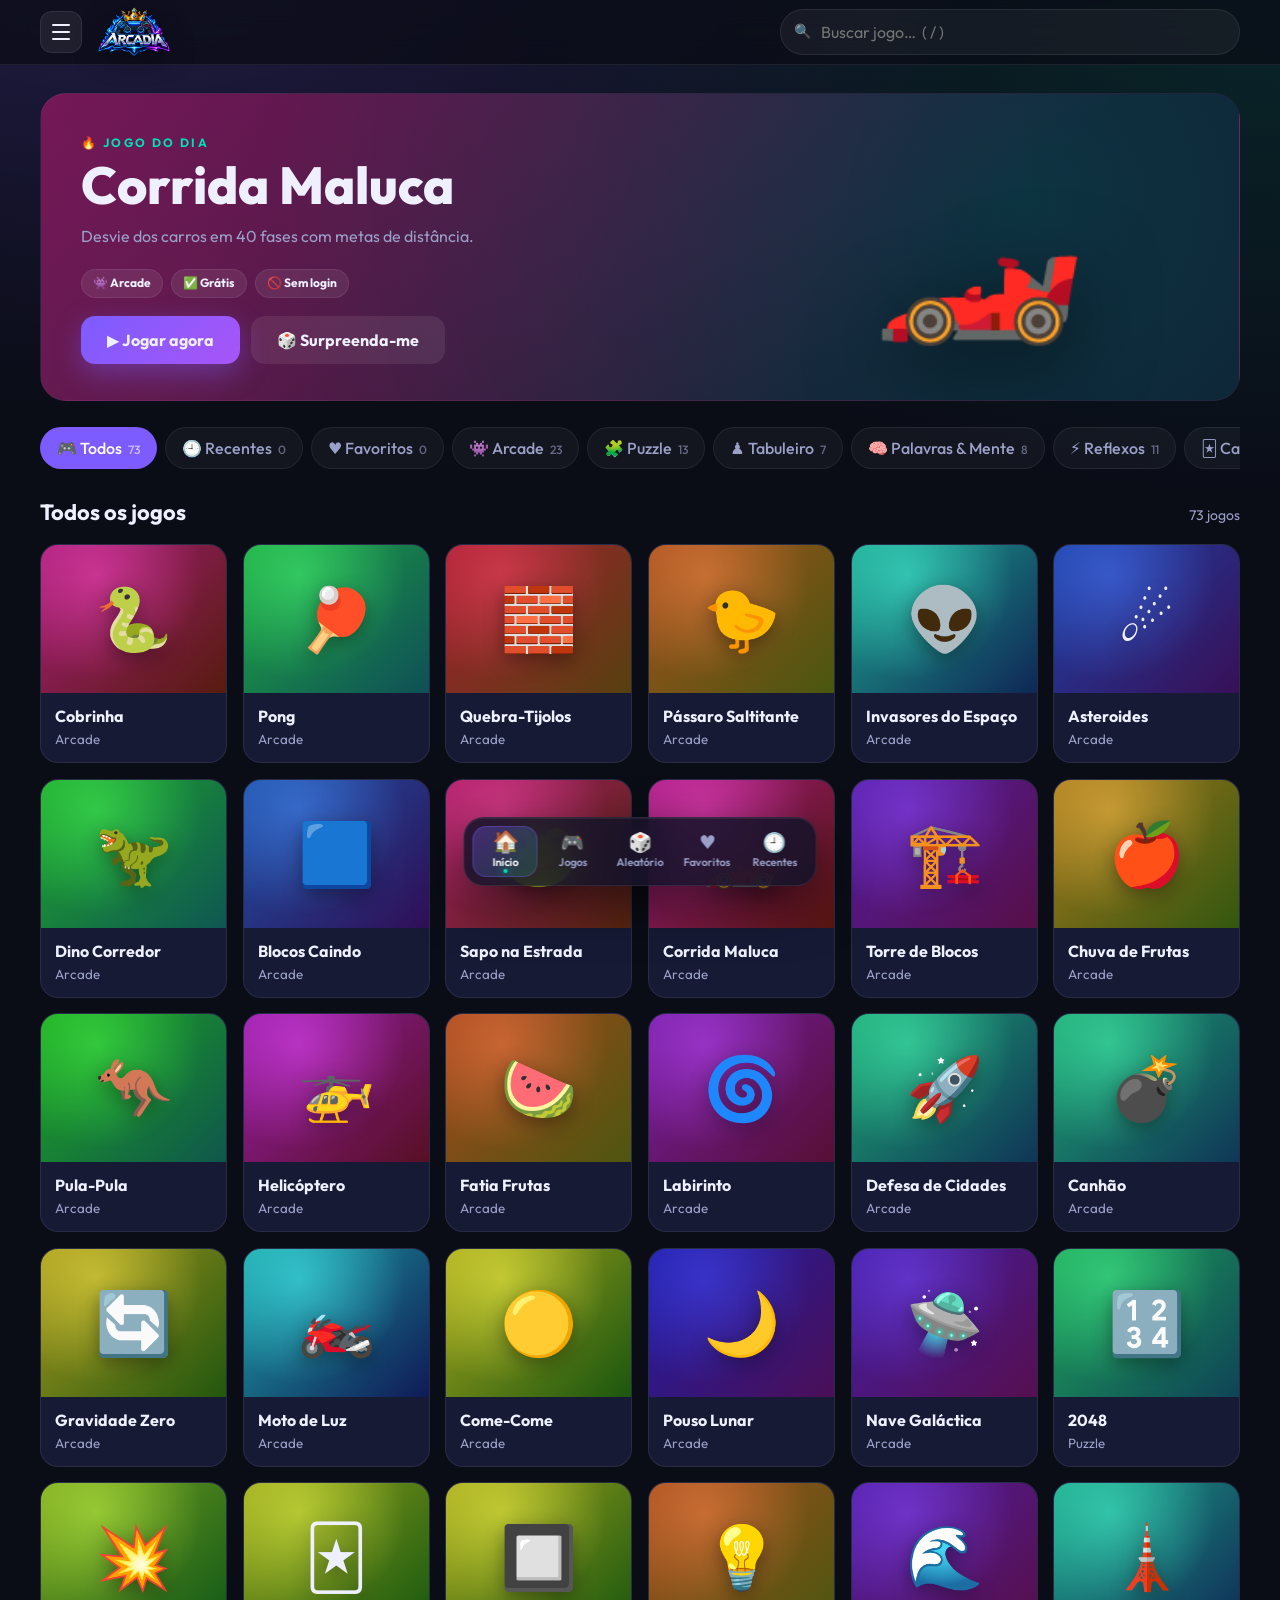
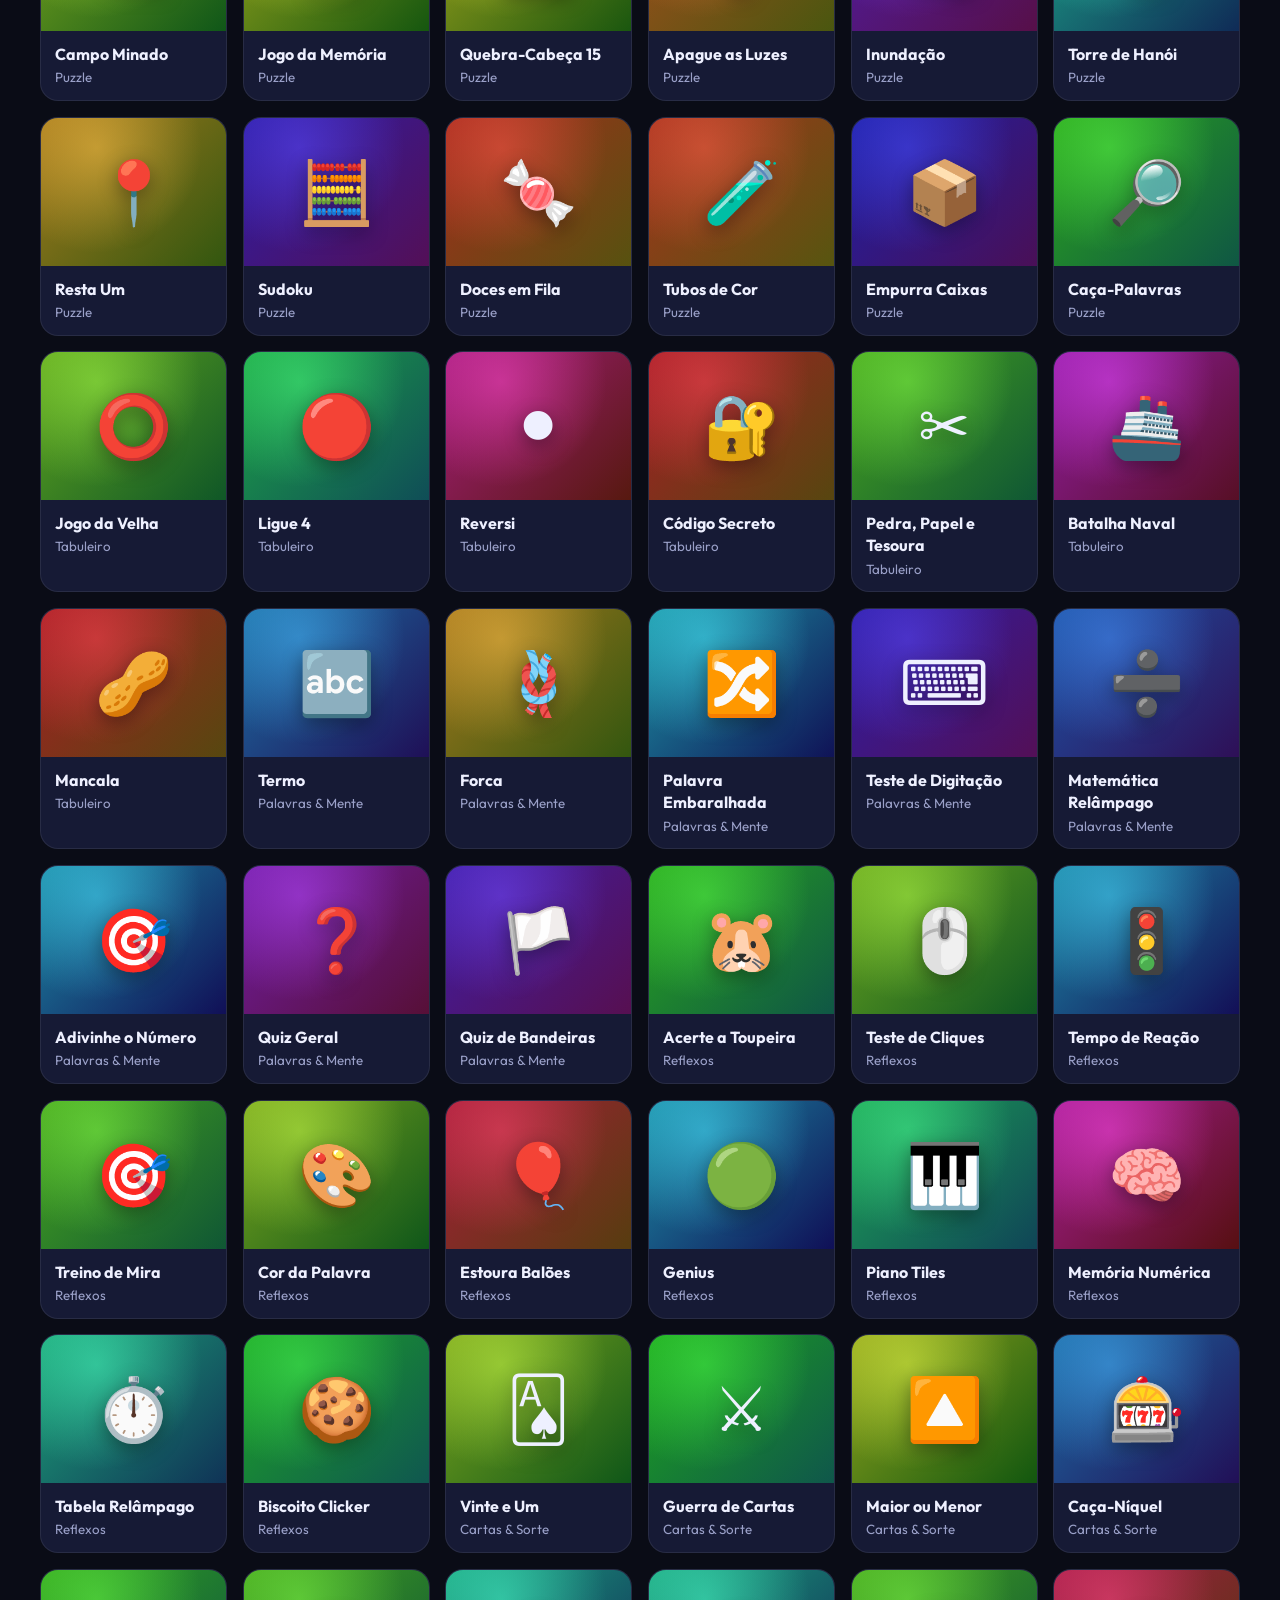
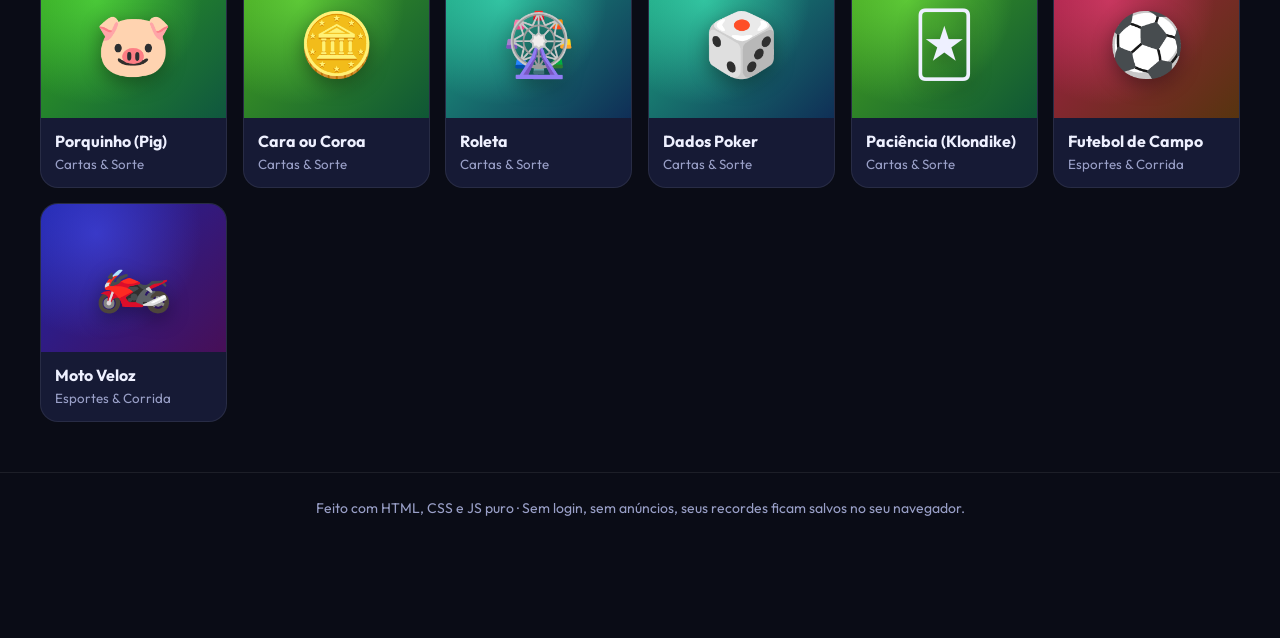
==== game.html @ a202a9a1 "git commit primeiro commit" ====
<!doctype html>
<html lang="pt-BR">
<head>
  <meta charset="utf-8">
  <!-- Na página do jogo travamos o zoom por gesto para não atrapalhar o toque nos controles.
       O menu e os botões continuam acessíveis. -->
  <meta name="viewport" content="width=device-width,initial-scale=1,maximum-scale=1,user-scalable=no">
  <title>Jogo · ARCADIA</title>
  <meta name="description" content="Jogue grátis no ARCADIA, sem login e sem instalar nada.">
  <link rel="icon" type="image/png" href="images/arcadia-icon.png">
  <link rel="apple-touch-icon" href="images/arcadia-icon.png">
  <link href="https://fonts.googleapis.com/css2?family=Outfit:wght@400;500;700;800&family=Press+Start+2P&display=swap" rel="stylesheet">
  <link rel="stylesheet" href="css/style.css">
</head>
<body>
  <!-- HEADER FIXO: o menu hambúrguer é injetado por js/ui.js -->
  <header class="top"><div class="wrap"><a class="logo" href="index.html" aria-label="ARCADIA — página inicial"><img src="images/arcadia-logo.png" alt="ARCADIA" width="462" height="320" decoding="async"></a></div></header>

  <main class="gwrap">
    <!-- Migalhas de pão: voltar para a home + categoria do jogo -->
    <div class="crumbs"><a class="back" href="index.html">← Todos os jogos</a><span id="gcat" style="color:var(--mut)"></span></div>

    <!-- MOLDURA DO JOGO: HUD (nome, pontos, recorde, botões) + palco -->
    <section class="frame" id="frame">
      <div class="hud">
        <div class="ttl" id="gname"></div>
        <div class="stat"><small>Pontos</small><b id="sc">0</b></div>
        <div class="stat"><small>Recorde</small><b id="bs">–</b></div>
        <button class="ib" id="home" title="Voltar para a home" aria-label="Voltar para a home">🏠</button>
        <button class="ib" id="pause" title="Pausar / continuar (P)" aria-label="Pausar ou continuar o jogo">⏸</button>
        <button class="ib" id="full" title="Tela cheia" aria-label="Tela cheia">⛶</button>
      </div>
      <!-- stage = onde o jogo é desenhado; ov = overlay de início/fim de jogo -->
      <div class="stagewrap"><div class="stage" id="stage"></div><div class="ov" id="ov"></div></div>
      <!-- Controles de toque (setas/A) são inseridos pelo kit do jogo -->
      <div class="padhost" id="padhost"></div>
    </section>

    <!-- Informações textuais do jogo -->
    <section class="info">
      <div class="panel"><h3>Sobre</h3><p id="ginfo"></p></div>
      <div class="panel"><h3>Como jogar</h3><p id="ghow"></p></div>
    </section>

    <!-- Sugestões da mesma categoria -->
    <div class="sec"><h2>Você também pode gostar</h2></div>
    <div class="grid" id="rel"></div>
  </main>

  <!-- ABA DE CONFIGURAÇÕES: fora do <main> para o position:fixed usar a viewport
       (o main tem animação com transform, que criaria um bloco de contenção). -->
  <div class="cfg-wrap" id="cfg" hidden>
    <div class="cfg-card" role="dialog" aria-modal="true" aria-labelledby="cfgTitle">
      <div class="cfg-head">
        <h2 id="cfgTitle">Ajustes do jogo</h2>
        <button class="cfg-x" id="cfgClose" type="button" aria-label="Fechar configurações">✕</button>
      </div>
      <div class="cfg-body" id="cfgBody"></div>
      <div class="cfg-foot">
        <button class="gb" id="cfgReset" type="button">Restaurar padrão</button>
        <button class="gb pri" id="cfgRestart" type="button">Aplicar e reiniciar</button>
      </div>
    </div>
  </div>

  <!-- Ordem importante: catálogo disponível antes do player; ui.js cuida do menu. -->
  <script src="js/common.js"></script>
  <script src="js/catalog.js"></script>
  <script src="js/ui.js"></script>
  <script src="js/player.js"></script>
</body>
</html>
---- css/style.css ----
*{box-sizing:border-box;margin:0}
:root{--bg:#0a0c16;--card:#161a35;--line:rgba(255,255,255,.08);--txt:#eef0ff;--mut:#9aa0c8;--acc:#7c5cff;--acc2:#00e0b8;--pink:#ff4d8d;--r:18px;--h:260}
html{scroll-behavior:smooth}
body{font-family:'Outfit',system-ui,sans-serif;background:var(--bg);color:var(--txt);min-height:100vh;line-height:1.4;background-image:radial-gradient(900px 500px at 10% -10%,rgba(124,92,255,.22),transparent),radial-gradient(800px 500px at 100% 0,rgba(0,224,184,.12),transparent);background-attachment:fixed}
a{color:inherit;text-decoration:none}
button{font:inherit;color:inherit;cursor:pointer;border:0;background:none}
.wrap{max-width:1240px;margin:0 auto;padding:0 20px}
.top{position:sticky;top:0;z-index:20;backdrop-filter:blur(14px);background:rgba(10,12,22,.72);border-bottom:1px solid var(--line)}
.top .wrap{display:flex;align-items:center;gap:16px;height:64px}
.logo{display:flex;align-items:center;flex:none;height:50px}
.logo img{display:block;height:50px;width:auto;filter:drop-shadow(0 5px 14px rgba(0,0,0,.45))}
.search{flex:1;max-width:460px;margin-left:auto;position:relative}
.search input{width:100%;padding:11px 16px 11px 40px;border-radius:999px;border:1px solid var(--line);background:rgba(255,255,255,.05);color:var(--txt);font:inherit;outline:0;transition:.2s}
.search input:focus{border-color:var(--acc);box-shadow:0 0 0 4px rgba(124,92,255,.2)}
.search:before{content:'🔍';position:absolute;left:14px;top:50%;transform:translateY(-50%);font-size:14px;opacity:.7}
.hero{margin:28px 0 8px;border-radius:26px;padding:34px 40px;display:grid;grid-template-columns:1.2fr .8fr;gap:20px;align-items:center;overflow:hidden;border:1px solid var(--line);background:linear-gradient(135deg,hsl(var(--h) 70% 24%),#10132b 72%)}
.hero small{letter-spacing:.2em;text-transform:uppercase;color:var(--acc2);font-weight:700;font-size:12px}
.hero h1{font-size:clamp(30px,4.5vw,52px);line-height:1.05;font-weight:800;margin-top:6px}
.hero p{color:var(--mut);margin:12px 0 22px;max-width:46ch}
.hero .big{font-size:clamp(90px,16vw,170px);text-align:center;filter:drop-shadow(0 20px 40px rgba(0,0,0,.5));animation:float 4s ease-in-out infinite}
@keyframes float{50%{transform:translateY(-12px) rotate(-4deg)}}
.btn{display:inline-block;padding:13px 26px;border-radius:14px;font-weight:700;background:linear-gradient(135deg,var(--acc),#a855f7);box-shadow:0 10px 28px rgba(124,92,255,.4);transition:.2s}
.btn:hover{transform:translateY(-2px);box-shadow:0 14px 34px rgba(124,92,255,.55)}
.btn.ghost{background:rgba(255,255,255,.08);box-shadow:none;margin-left:8px}
.chips{display:flex;gap:8px;overflow-x:auto;padding:18px 0 6px;scrollbar-width:none}
.chip{padding:9px 16px;border-radius:999px;border:1px solid var(--line);background:rgba(255,255,255,.04);white-space:nowrap;font-weight:500;color:var(--mut);transition:.15s}
.chip:hover{color:#fff}.chip.on{background:var(--acc);color:#fff;border-color:transparent}
.chip b{opacity:.6;margin-left:6px;font-weight:500;font-size:12px}
.sec{display:flex;align-items:baseline;justify-content:space-between;margin:22px 0 4px}
.sec h2{font-size:22px}.sec span{color:var(--mut);font-size:14px}
.grid{display:grid;grid-template-columns:repeat(auto-fill,minmax(168px,1fr));gap:16px;padding:12px 0 50px}
.card{display:block;border-radius:var(--r);overflow:hidden;background:var(--card);border:1px solid var(--line);transition:.25s;position:relative}
.card:hover{transform:translateY(-6px) scale(1.02);box-shadow:0 18px 40px rgba(0,0,0,.45),0 0 0 1px hsl(var(--h) 80% 60%/.6)}
.thumb{aspect-ratio:1/.8;display:grid;place-items:center;font-size:62px;position:relative;background:radial-gradient(circle at 30% 20%,hsl(var(--h) 90% 62%/.55),transparent 60%),linear-gradient(135deg,hsl(var(--h) 70% 38%),hsl(calc(var(--h) + 50) 70% 20%))}
.thumb .ico{transition:.3s;filter:drop-shadow(0 6px 10px rgba(0,0,0,.4))}
.card:hover .ico{transform:scale(1.2) rotate(-6deg)}
.fav{position:absolute;top:8px;right:8px;width:32px;height:32px;border-radius:50%;background:rgba(0,0,0,.35);font-size:15px;opacity:0;transition:.2s;color:#fff}
.card:hover .fav,.fav.on{opacity:1}.fav.on{color:var(--pink)}
@media(hover:none){.fav{opacity:1}}
.meta{padding:12px 14px}.meta b{display:block;font-weight:700}.meta small{color:var(--mut)}
.empty{grid-column:1/-1;text-align:center;color:var(--mut);padding:50px 0}
/* continue sua história */
.resume{margin:22px 0 2px;animation:pageIn .55s .05s ease both}
.resume-head{display:flex;align-items:baseline;justify-content:space-between;gap:12px;margin-bottom:10px}
.resume-head h2{font-size:20px}
.resume-head span{color:var(--mut);font-size:13px}
.resume-row{display:flex;gap:12px;overflow-x:auto;padding:2px 2px 8px;scrollbar-width:thin;scroll-snap-type:x proximity}
.resume-card{
  position:relative;flex:none;width:240px;display:grid;
  grid-template-columns:44px minmax(0,1fr) auto;grid-template-rows:auto auto;
  align-items:center;gap:4px 10px;padding:12px;border-radius:16px;
  background:linear-gradient(135deg,hsl(var(--h) 70% 26%/.92),#10132b 78%);
  border:1px solid hsl(var(--h) 70% 60%/.28);scroll-snap-align:start;
  overflow:hidden;transition:transform .2s,border-color .2s,box-shadow .2s;
  animation:cardIn .5s cubic-bezier(.2,.8,.2,1) both;
  animation-delay:calc(var(--i,0) * 40ms);
}
.resume-card:hover{transform:translateY(-3px);border-color:hsl(var(--h) 80% 65%/.6);box-shadow:0 14px 30px rgba(0,0,0,.4)}
.resume-card .ico{
  grid-row:1/3;width:44px;height:44px;border-radius:13px;display:grid;place-items:center;
  font-size:24px;background:rgba(255,255,255,.1);box-shadow:inset 0 1px 0 rgba(255,255,255,.12);
}
.resume-copy{display:flex;flex-direction:column;gap:1px;min-width:0}
.resume-copy b{font-size:14px;line-height:1.15;white-space:nowrap;overflow:hidden;text-overflow:ellipsis}
.resume-copy small{font-size:11px;color:var(--mut)}
.resume-progress{grid-column:2/3;height:5px;border-radius:99px;background:rgba(0,0,0,.35);overflow:hidden}
.resume-progress i{
  display:block;height:100%;border-radius:inherit;
  background:linear-gradient(90deg,var(--acc2),hsl(var(--h) 90% 65%));
  box-shadow:0 0 8px hsl(var(--h) 90% 60%/.6);
}
.resume-card em{grid-column:3;grid-row:1/3;font-style:normal;font-size:22px;color:rgba(255,255,255,.5);transition:transform .2s}
.resume-card:hover em{transform:translateX(3px);color:#fff}
@media(max-width:700px){.resume-card{width:210px}.resume-head h2{font-size:18px}.resume-head span{display:none}}
footer{border-top:1px solid var(--line);padding:26px 0;color:var(--mut);text-align:center;font-size:14px}
/* game page */
.gwrap{max-width:980px;margin:22px auto;padding:0 16px}
.crumbs{display:flex;align-items:center;gap:12px;margin-bottom:14px}
.back{padding:9px 16px;border-radius:12px;background:rgba(255,255,255,.06);border:1px solid var(--line)}
.frame{border-radius:22px;overflow:hidden;border:1px solid var(--line);background:var(--card);box-shadow:0 30px 80px rgba(0,0,0,.5)}
.hud{display:flex;align-items:center;gap:14px;padding:12px 18px;background:linear-gradient(90deg,hsl(var(--h) 60% 22%),var(--card))}
.hud .ttl{font-weight:800;font-size:18px;margin-right:auto;display:flex;gap:10px;align-items:center}
.stat{text-align:center;min-width:62px}.stat small{display:block;font-size:10px;letter-spacing:.12em;color:var(--mut);text-transform:uppercase}.stat b{font-size:20px;font-variant-numeric:tabular-nums}
.ib{width:38px;height:38px;border-radius:11px;background:rgba(255,255,255,.08);display:grid;place-items:center}.ib:hover{background:rgba(255,255,255,.16)}
.stagewrap{position:relative;display:grid}
.stagewrap>.stage,.stagewrap>.ov{grid-area:1/1}
.stage{min-height:440px;display:flex;flex-direction:column;align-items:center;justify-content:center;gap:12px;padding:14px;background:radial-gradient(circle at 50% 0,#171b3d,#0a0c1a);user-select:none;-webkit-user-select:none}
.cv{border-radius:12px;background:#000;touch-action:none;box-shadow:0 0 0 1px var(--line),0 20px 50px rgba(0,0,0,.5)}
.ov{position:relative;inset:auto;z-index:5;display:grid;place-items:center;background:rgba(7,9,20,.8);backdrop-filter:blur(8px);text-align:center;padding:20px}
.ov[hidden]{display:none}.ov .box{max-width:420px}.ov .bigico{font-size:76px}
.ov h2{font-size:30px}.ov p{color:var(--mut);margin:8px 0 20px}
.ov .sc{font-size:44px;font-weight:800}
.badge{display:inline-block;background:var(--pink);padding:3px 12px;border-radius:99px;font-size:12px;font-weight:800;letter-spacing:.1em;margin-bottom:8px}
.frame:fullscreen{border-radius:0;display:flex;flex-direction:column;border:0}.frame:fullscreen .stagewrap{flex:1;display:grid;min-height:0}.frame:fullscreen .stage{min-height:0}
.padhost{display:flex;justify-content:center;background:#0a0c1a}.padhost:not(:empty){padding:0 0 14px}
.pad{display:flex;gap:10px;align-items:center;justify-content:space-between;width:100%;max-width:520px;padding:0 16px}
.pg{display:flex;gap:8px}.pb{width:64px;height:64px;border-radius:18px;background:rgba(255,255,255,.1);font-size:24px;touch-action:none;user-select:none}.pb:active{background:var(--acc)}
.pad.duo{max-width:640px;gap:4px;padding:0 6px}
.pad.duo .pg{gap:4px}
.pad.duo .pb{width:46px;height:46px;border-radius:14px;font-size:17px;font-weight:800}
.info{display:grid;grid-template-columns:1fr 1fr;gap:16px;margin:18px 0}
.panel{background:var(--card);border:1px solid var(--line);border-radius:18px;padding:18px}
.panel h3{margin-bottom:8px}.panel p{color:var(--mut)}
/* helpers for DOM games */
.btns{display:flex;gap:8px;flex-wrap:wrap;justify-content:center}
.gb{padding:10px 18px;border-radius:12px;background:rgba(255,255,255,.09);border:1px solid var(--line);font-weight:600;transition:.15s}
.gb:hover{background:rgba(255,255,255,.18)}.gb:disabled{opacity:.4;cursor:default}.gb.pri{background:var(--acc);border-color:transparent}
.msg{font-size:18px;font-weight:600;min-height:28px;text-align:center}
.board{display:grid;gap:6px;justify-content:center}
.cellb{display:grid;place-items:center;border-radius:10px;background:rgba(255,255,255,.08);font-weight:800;transition:.12s;user-select:none}
button.cellb:hover{background:rgba(255,255,255,.16)}
.pcard{width:62px;height:88px;border-radius:9px;background:#fff;color:#111;display:flex;flex-direction:column;align-items:center;justify-content:center;font-weight:800;font-size:22px;box-shadow:0 6px 14px rgba(0,0,0,.4);animation:deal .28s cubic-bezier(.2,.8,.2,1)}
.pcard.red{color:#d11}.pcard.back{background:repeating-linear-gradient(45deg,#4c3bd0,#4c3bd0 6px,#6b57ff 6px,#6b57ff 12px)}
@keyframes deal{from{opacity:0;transform:translateY(-22px) rotate(-9deg) scale(.9)}to{opacity:1;transform:none}}
@media(max-width:700px){.hud{flex-wrap:wrap;gap:8px;padding:10px 12px}.hud .ttl{order:-1;flex:1 1 100%;min-width:0;white-space:normal;font-size:16px;margin-right:0;line-height:1.15}.stat{min-width:48px}.stat b{font-size:17px}.ib{width:34px;height:34px;flex:none}.gwrap{padding:0 10px}.info{grid-template-columns:1fr}.hero{grid-template-columns:1fr;padding:24px}.hero .big{order:-1;font-size:90px}.logo{height:44px}.logo img{height:44px}.stage{min-height:360px}}

/* ===================== polimento / toque ===================== */
button{-webkit-tap-highlight-color:transparent;touch-action:manipulation}
.gb{position:relative;transition:transform .12s,background .18s,box-shadow .18s,filter .18s}
.gb:active{transform:scale(.96)}
.gb.pri{background:linear-gradient(135deg,var(--acc),#a855f7);box-shadow:0 8px 22px rgba(124,92,255,.35)}
.gb.pri:hover{box-shadow:0 12px 28px rgba(124,92,255,.5)}
.pb{transition:transform .08s,background .12s}
.pb:active{transform:scale(.9);background:var(--acc)}
@media(max-width:700px){.pb{width:62px;height:62px;border-radius:16px;font-size:23px}.stage{min-height:320px;padding:10px}}
@media(hover:none){.pb{width:68px;height:68px}}

/* roleta */
.rl{display:flex;gap:18px;align-items:center;justify-content:center;flex-wrap:wrap;width:100%}
.rl-wheel{position:relative;flex:none;filter:drop-shadow(0 18px 30px rgba(0,0,0,.55))}
.rl-wheel canvas{display:block;width:min(340px,78vw);height:auto}
.rl-panel{display:flex;flex-direction:column;gap:10px;flex:1;min-width:210px;max-width:360px}
.rl-bank{display:flex;justify-content:space-between;gap:10px;background:rgba(255,255,255,.06);border:1px solid var(--line);border-radius:14px;padding:10px 14px}
.rl-bank small{color:var(--mut);font-size:10px;letter-spacing:.12em;text-transform:uppercase;display:block}
.rl-bank b{font-size:20px;font-variant-numeric:tabular-nums}
.rl-chips{display:flex;gap:8px;flex-wrap:wrap}
.rl-chip{width:46px;height:46px;border-radius:50%;font-weight:800;font-size:13px;border:2px dashed rgba(255,255,255,.35);background:radial-gradient(circle at 35% 30%,#ffe9a8,#e8a400);color:#3a2400;transition:.15s}
.rl-chip.on{transform:translateY(-3px) scale(1.06);box-shadow:0 0 0 3px var(--acc2),0 8px 18px rgba(0,0,0,.4);border-style:solid}
.rl-chip:disabled{opacity:.35}
.rl-hist{display:flex;gap:5px;flex-wrap:wrap;min-height:24px}
.rl-h{width:24px;height:24px;border-radius:50%;display:grid;place-items:center;font-size:10px;font-weight:800;color:#fff;background:#333}
.rl-h.red{background:#e0245e}.rl-h.black{background:#1b2030}.rl-h.zero{background:#0e9f6e}
.rl-result{font-size:13px;color:var(--mut);min-height:20px;text-align:center}
.rl-board{display:flex;flex-direction:column;gap:6px;width:100%;max-width:560px;margin-top:4px}
.rl-row{display:grid;gap:5px}
.rl-nums{grid-template-columns:repeat(12,1fr)}
.rl-out{grid-template-columns:repeat(6,1fr)}
.rl-b{position:relative;border-radius:9px;padding:8px 2px;font-weight:800;font-size:12px;border:1px solid rgba(255,255,255,.16);background:rgba(255,255,255,.06);transition:.12s;min-height:34px;color:#fff;line-height:1.1}
.rl-b:hover{filter:brightness(1.22)}
.rl-b:active{transform:scale(.93)}
.rl-b.red{background:linear-gradient(180deg,#e0245e,#a5103f)}
.rl-b.black{background:linear-gradient(180deg,#242a3d,#12151f)}
.rl-b.zero{background:linear-gradient(180deg,#10b981,#067a55)}
.rl-b .bet{position:absolute;top:-6px;right:-4px;background:var(--acc2);color:#002b22;font-size:9px;border-radius:8px;padding:1px 5px;font-weight:800;box-shadow:0 2px 6px #0007}
.rl-b.win{animation:winpulse .85s ease}
@keyframes winpulse{0%,100%{box-shadow:0 0 0 0 transparent}40%{box-shadow:0 0 0 4px var(--acc2),0 0 22px var(--acc2)}}
@media(max-width:430px){.rl-nums{grid-template-columns:repeat(6,1fr)}.rl-out{grid-template-columns:repeat(3,1fr)}.rl-wheel canvas{width:min(290px,80vw)}}

/* dados 3D */
.dice-row{display:flex;gap:10px;flex-wrap:wrap;justify-content:center;perspective:900px;padding:6px 0}
.d3{flex:none;transition:transform .16s;cursor:pointer}
.d3.held{transform:translateY(-10px)}
.d3c{position:relative;width:100%;height:100%;transform-style:preserve-3d;transition:transform .6s cubic-bezier(.2,.7,.2,1);border-radius:12px}
.d3f{position:absolute;inset:0;background:linear-gradient(145deg,#fff,#dfe3f5);border-radius:14%;display:grid;grid-template-columns:repeat(3,1fr);grid-template-rows:repeat(3,1fr);padding:14%;gap:5%;backface-visibility:hidden;box-shadow:inset 0 0 8px rgba(0,0,0,.18)}
.d3p{border-radius:50%;background:radial-gradient(circle at 35% 35%,#6a708f,#161a2b);align-self:center;justify-self:center;width:72%;height:72%}
.d3.held .d3f{box-shadow:inset 0 0 8px rgba(0,0,0,.18),0 0 0 2px var(--acc2)}

/* slots */
.slots{display:flex;gap:8px;padding:12px;border-radius:20px;background:linear-gradient(160deg,#2a1a5e,#0e0b20);border:1px solid rgba(255,255,255,.15);box-shadow:inset 0 0 30px #0008}
.reel{border-radius:12px;overflow:hidden;background:#fff;position:relative;flex:none}
.reel:before,.reel:after{content:'';position:absolute;left:0;right:0;height:16px;z-index:2;pointer-events:none}
.reel:before{top:0;background:linear-gradient(#0006,transparent)}
.reel:after{bottom:0;background:linear-gradient(transparent,#0006)}
.reel-strip{position:absolute;left:0;right:0;top:0;display:flex;flex-direction:column;will-change:transform}
.reel-strip div{display:grid;place-items:center}
.paytable{display:flex;gap:8px;flex-wrap:wrap;justify-content:center;font-size:12px;color:var(--mut);max-width:460px;text-align:center}

/* ===================== efeitos globais ===================== */
.stage{position:relative;overflow:hidden;isolation:isolate}
.stage > *{position:relative;z-index:1}
.stage:before,.stage:after{content:'';position:absolute;width:340px;height:340px;border-radius:50%;filter:blur(70px);opacity:.3;pointer-events:none;z-index:0}
.stage:before{background:radial-gradient(circle,var(--acc),transparent 70%);top:-140px;left:-90px;animation:drift1 16s ease-in-out infinite alternate}
.stage:after{background:radial-gradient(circle,var(--acc2),transparent 70%);bottom:-160px;right:-110px;animation:drift2 19s ease-in-out infinite alternate}
@keyframes drift1{to{transform:translate(90px,70px) scale(1.25)}}
@keyframes drift2{to{transform:translate(-80px,-60px) scale(1.2)}}
.cellb{transition:transform .12s,background .18s,box-shadow .18s,opacity .18s}
.fx-canvas{position:fixed;inset:0;pointer-events:none;z-index:9999}
.fx-float{position:fixed;transform:translate(-50%,-50%);font-weight:800;font-size:18px;pointer-events:none;z-index:9998;animation:fxfloat .9s cubic-bezier(.2,.7,.2,1) forwards;text-shadow:0 2px 10px #000}
@keyframes fxfloat{0%{opacity:0;transform:translate(-50%,-30%) scale(.7)}25%{opacity:1}100%{opacity:0;transform:translate(-50%,-190%) scale(1.1)}}
.fx-shake{animation:fxshake .38s cubic-bezier(.36,.07,.19,.97)}
@keyframes fxshake{10%,90%{transform:translate(-2px,1px)}20%,80%{transform:translate(4px,-2px)}30%,50%,70%{transform:translate(-6px,2px)}40%,60%{transform:translate(6px,-1px)}}
.fx-pop{animation:fxpop .3s cubic-bezier(.2,.8,.2,1)}
@keyframes fxpop{0%{transform:scale(.82)}55%{transform:scale(1.12)}100%{transform:scale(1)}}
.stat b.fx-pop{animation:scorepop .32s cubic-bezier(.2,.8,.2,1)}
@keyframes scorepop{0%{transform:scale(.7);color:var(--acc2)}60%{transform:scale(1.22)}100%{transform:scale(1)}}
.ov .box{animation:ovpop .34s cubic-bezier(.2,.8,.2,1)}
.ov .bigico{animation:floaty 2.6s ease-in-out infinite}
@keyframes ovpop{from{opacity:0;transform:translateY(16px) scale(.94)}to{opacity:1;transform:none}}
@keyframes floaty{50%{transform:translateY(-10px) rotate(-5deg)}}
.btn:active{transform:scale(.96)}
.k-banner{position:absolute;inset:0;display:grid;place-content:center;text-align:center;pointer-events:none;background:radial-gradient(circle at 50% 50%,rgba(124,92,255,.34),transparent 68%);animation:bannerin .4s ease both}
.stage > .k-banner{position:absolute;z-index:6}
.k-banner b{font-size:clamp(26px,6vw,46px);font-weight:800;text-shadow:0 8px 26px #000;background:linear-gradient(90deg,var(--acc2),#fff 55%,var(--acc));-webkit-background-clip:text;background-clip:text;color:transparent}
.k-banner small{display:block;margin-top:6px;color:var(--mut);font-weight:700;letter-spacing:.14em;text-transform:uppercase;font-size:11px}
.k-banner.out{animation:bannerout .55s ease forwards}
@keyframes bannerin{from{opacity:0;transform:scale(.82)}to{opacity:1;transform:none}}
@keyframes bannerout{to{opacity:0;transform:scale(1.1)}}

/* moeda 3D */
.coin3d{width:128px;height:128px;position:relative;transform-style:preserve-3d;transition:transform .7s cubic-bezier(.2,.7,.2,1);margin:8px auto;filter:drop-shadow(0 14px 18px rgba(0,0,0,.45))}
.coin-face{position:absolute;inset:0;border-radius:50%;display:grid;place-items:center;font-size:56px;background:radial-gradient(circle at 35% 30%,#fff6c2,#ffd23f 45%,#e8a400 75%,#a56b00);border:5px solid #c98b00;box-shadow:inset 0 0 22px rgba(165,107,0,.7);backface-visibility:hidden}
.coin-face.back{transform:rotateY(180deg)}

/* ficha voando / slots */
.rl-fly{position:fixed;width:38px;height:38px;border-radius:50%;display:grid;place-items:center;font-size:13px;font-weight:800;color:#3a2400;background:radial-gradient(circle at 35% 30%,#ffe9a8,#e8a400);box-shadow:0 6px 14px rgba(0,0,0,.5);z-index:9998;pointer-events:none}
.slots.spinning{box-shadow:inset 0 0 30px #0008,0 0 34px rgba(124,92,255,.55)}
.reel-strip{transition:filter .2s}
.slots.spinning .reel-strip{filter:blur(2px)}
.slots.win{animation:slotwin .5s ease}
@keyframes slotwin{40%{box-shadow:inset 0 0 30px #0008,0 0 44px rgba(0,222,184,.85)}}
.d3f{box-shadow:inset 0 0 8px rgba(0,0,0,.18),inset 0 0 0 1px rgba(0,0,0,.05)}

/* =====================================================================================
   NAVEGAÇÃO AVANÇADA — menu lateral animado, dock fixo, barra de progresso e microanimações
   -------------------------------------------------------------------------------------
   Esta seção é usada por js/ui.js nas duas páginas (home e página do jogo).
   A ideia é manter o header sticky atual e acrescentar:
     • botão hambúrguer animado;
     • gaveta lateral com fundo escurecido (off-canvas);
     • menu fixo no rodapé (dock), ótimo para celular;
     • animações de entrada dos cards, do menu e da página;
     • ajustes finos de responsividade para telas pequenas.
   ===================================================================================== */
:root{
  --dock-h:66px;                 /* altura aproximada do menu inferior */
  --safe-b:env(safe-area-inset-bottom,0px); /* área segura do iPhone, por exemplo */
}
body{
  padding-bottom:calc(var(--dock-h) + 28px + var(--safe-b));
}
body.nav-open{overflow:hidden}

/* Foco visível para navegação por teclado (acessibilidade) */
:focus-visible{outline:2px solid var(--acc2);outline-offset:3px;border-radius:8px}

/* ------------------------------------------------------------------ botão hambúrguer */
.burger{
  width:42px;height:42px;flex:none;border-radius:12px;
  display:grid;place-content:center;gap:5px;
  background:rgba(255,255,255,.07);border:1px solid var(--line);
  transition:background .2s,box-shadow .2s,transform .15s;
}
.burger:hover{background:rgba(255,255,255,.14);box-shadow:0 0 0 4px rgba(124,92,255,.14)}
.burger:active{transform:scale(.94)}
.burger span{
  display:block;width:18px;height:2px;border-radius:2px;background:var(--txt);
  transition:transform .28s cubic-bezier(.2,.8,.2,1),opacity .2s;
}
body.nav-open .burger span:nth-child(1){transform:translateY(7px) rotate(45deg)}
body.nav-open .burger span:nth-child(2){opacity:0;transform:scaleX(.2)}
body.nav-open .burger span:nth-child(3){transform:translateY(-7px) rotate(-45deg)}

/* ------------------------------------------------------------------ fundo do menu */
.side-ov{
  position:fixed;inset:0;z-index:70;
  background:rgba(4,6,14,.62);backdrop-filter:blur(4px);
  opacity:0;transition:opacity .3s ease;
}
.side-ov[hidden]{display:none}
.side-ov.show{opacity:1}

/* ------------------------------------------------------------------ gaveta lateral */
.side{
  position:fixed;top:0;left:0;bottom:0;z-index:80;
  width:min(340px,88vw);
  display:flex;flex-direction:column;
  background:linear-gradient(160deg,#141938 0%,#0a0c16 68%);
  border-right:1px solid var(--line);
  box-shadow:32px 0 90px rgba(0,0,0,.6);
  padding-top:env(safe-area-inset-top,0px);
  transform:translateX(-105%);visibility:hidden;
  transition:transform .38s cubic-bezier(.2,.8,.2,1),visibility .38s;
  overscroll-behavior:contain;
}
.side.open{transform:none;visibility:visible}
.side-head{
  display:flex;align-items:center;justify-content:space-between;
  padding:18px 18px 14px;border-bottom:1px solid var(--line);flex:none;
}
.side-logo{display:block;flex:none;line-height:0}
.side-logo img{display:block;height:50px;width:auto;filter:drop-shadow(0 5px 14px rgba(0,0,0,.4))}
.side-x{
  width:36px;height:36px;border-radius:11px;display:grid;place-items:center;
  background:rgba(255,255,255,.07);font-size:15px;transition:.2s;
}
.side-x:hover{background:rgba(255,93,141,.22);color:var(--pink);transform:rotate(90deg)}
.side-scroll{flex:1;overflow-y:auto;padding:14px 14px 20px;scrollbar-width:thin}

/* Links principais do menu */
.side-nav{display:flex;flex-direction:column;gap:4px}
.side-link,.side-cat{
  display:flex;align-items:center;gap:12px;
  padding:11px 12px;border-radius:12px;color:var(--mut);font-weight:600;
  border:1px solid transparent;transition:background .2s,color .2s,transform .2s,border-color .2s;
  text-align:left;width:100%;
}
.side-link i,.side-cat i{font-style:normal;font-size:18px;width:24px;text-align:center;flex:none}
.side-link span,.side-cat span{flex:1;min-width:0;overflow:hidden;text-overflow:ellipsis;white-space:nowrap}
.side-link b,.side-cat b{
  font-size:11px;font-weight:700;color:var(--mut);
  background:rgba(255,255,255,.07);border:1px solid var(--line);
  padding:1px 8px;border-radius:999px;
}
.side-link:hover,.side-cat:hover{
  color:var(--txt);background:rgba(255,255,255,.07);transform:translateX(3px);
}
.side-link.on,.side-cat.on{
  color:#fff;border-color:rgba(124,92,255,.4);
  background:linear-gradient(135deg,rgba(124,92,255,.28),rgba(0,224,184,.12));
  box-shadow:0 8px 24px rgba(0,0,0,.25);
}
.side-link.on b,.side-cat.on b{color:var(--acc2);border-color:rgba(0,224,184,.3)}
.side-label{
  margin:18px 12px 8px;font-size:11px;font-weight:800;letter-spacing:.18em;
  text-transform:uppercase;color:var(--mut);
}
.side-cats{display:flex;flex-direction:column;gap:3px}
.side-tip{
  margin:18px 6px 0;padding:13px 14px;border-radius:14px;font-size:13px;color:var(--mut);
  background:rgba(255,255,255,.05);border:1px dashed var(--line);line-height:1.5;
}
.side-tip b{color:var(--acc2);display:block;margin-bottom:2px}
.kbd{
  display:inline-grid;place-items:center;min-width:20px;height:20px;padding:0 5px;
  border-radius:6px;background:rgba(255,255,255,.1);border:1px solid var(--line);
  color:var(--txt);font-weight:700;font-size:11px;
}
.side-foot{
  flex:none;display:flex;align-items:center;gap:8px;
  padding:13px 18px calc(13px + var(--safe-b));
  border-top:1px solid var(--line);font-size:11px;color:var(--mut);line-height:1.35;
}
.side-dot{
  width:8px;height:8px;border-radius:50%;background:var(--acc2);flex:none;
  box-shadow:0 0 10px var(--acc2);animation:pulseDot 2s ease-in-out infinite;
}

/* Cascata de entrada dos itens do menu */
.side.open .side-link,.side.open .side-cat{
  animation:navIn .36s cubic-bezier(.2,.8,.2,1) both;
  animation-delay:calc(var(--i,0) * 26ms);
}
@keyframes navIn{from{opacity:0;transform:translateX(-16px)}to{opacity:1;transform:none}}
@keyframes pulseDot{50%{opacity:.35;transform:scale(.7)}}

/* ------------------------------------------------------------------ dock inferior fixo */
.dock{
  position:fixed;z-index:50;left:50%;bottom:calc(14px + var(--safe-b));
  transform:translateX(-50%);
  display:flex;gap:2px;padding:8px;border-radius:20px;
  background:rgba(16,19,40,.84);
  border:1px solid var(--line);
  backdrop-filter:blur(18px);-webkit-backdrop-filter:blur(18px);
  box-shadow:0 18px 50px rgba(0,0,0,.55),inset 0 1px 0 rgba(255,255,255,.06);
  animation:dockIn .5s cubic-bezier(.2,.8,.2,1) both;
}
.dock-i{
  position:relative;flex:1;min-width:64px;
  display:flex;flex-direction:column;align-items:center;gap:3px;
  padding:7px 10px;border-radius:14px;color:var(--mut);
  font-size:11px;font-weight:600;transition:background .2s,color .2s,transform .12s;
}
.dock-i i{font-style:normal;font-size:19px;line-height:1;transition:transform .2s}
.dock-i:hover{color:var(--txt);background:rgba(255,255,255,.06)}
.dock-i:active{transform:scale(.94)}
.dock-i.on{
  color:#fff;
  background:linear-gradient(135deg,rgba(124,92,255,.32),rgba(0,224,184,.14));
  box-shadow:inset 0 0 0 1px rgba(124,92,255,.34);
}
.dock-i.on i{transform:translateY(-1px) scale(1.12)}
.dock-i.on:after{
  content:'';position:absolute;bottom:4px;width:4px;height:4px;border-radius:50%;
  background:var(--acc2);box-shadow:0 0 8px var(--acc2);
}
@keyframes dockIn{from{opacity:0;transform:translate(-50%,26px)}to{opacity:1;transform:translate(-50%,0)}}

/* ------------------------------------------------------------------ progresso do scroll */
.top{box-shadow:0 0 0 rgba(0,0,0,0);transition:box-shadow .25s,background .25s}
.top.scrolled{box-shadow:0 12px 34px rgba(0,0,0,.38);background:rgba(10,12,22,.9)}
.top-progress{
  position:absolute;left:0;bottom:-1px;height:2px;width:0;
  background:linear-gradient(90deg,var(--acc),var(--acc2),var(--pink));
  box-shadow:0 0 12px rgba(0,224,184,.6);
  transition:width .08s linear;pointer-events:none;
}

/* ------------------------------------------------------------------ animações de página/cards */
main{animation:pageIn .5s ease both}
@keyframes pageIn{from{opacity:0;transform:translateY(10px)}to{opacity:1;transform:none}}
.hero{position:relative;isolation:isolate;animation:heroIn .6s cubic-bezier(.2,.8,.2,1) both}
.hero>*{position:relative;z-index:1}
.hero:after{
  content:'';position:absolute;z-index:0;inset:-30%;
  background:radial-gradient(circle at 70% 40%,rgba(0,224,184,.16),transparent 55%),
             radial-gradient(circle at 25% 80%,rgba(255,77,141,.14),transparent 55%);
  animation:heroGlow 9s ease-in-out infinite alternate;pointer-events:none;
}
@keyframes heroIn{from{opacity:0;transform:translateY(16px) scale(.985)}to{opacity:1;transform:none}}
@keyframes heroGlow{to{transform:translate(-24px,18px) scale(1.08) rotate(3deg)}}
.grid .card{
  animation:cardIn .5s cubic-bezier(.2,.8,.2,1) both;
  animation-delay:calc(var(--i,0) * 34ms);
}
@keyframes cardIn{from{opacity:0;transform:translateY(18px) scale(.97)}to{opacity:1;transform:none}}
.chips{animation:pageIn .55s .08s ease both}
.panel{transition:transform .22s,box-shadow .22s,border-color .22s}
.panel:hover{transform:translateY(-3px);border-color:rgba(124,92,255,.35);box-shadow:0 16px 36px rgba(0,0,0,.28)}
.frame{animation:frameIn .55s cubic-bezier(.2,.8,.2,1) both}
@keyframes frameIn{from{opacity:0;transform:translateY(16px) scale(.99)}to{opacity:1;transform:none}}
.crumbs{animation:pageIn .45s ease both}
.back{transition:transform .2s,background .2s}
.back:hover{transform:translateX(-3px);background:rgba(255,255,255,.12)}
.ib{transition:transform .12s,background .2s}
.ib:active{transform:scale(.92)}
.hud .ttl{min-width:0}
.hud .ttl span{font-size:22px}
.ov .box{will-change:transform,opacity}

/* ------------------------------------------------------------------ responsividade */
@media(max-width:900px){
  .side{width:min(330px,86vw)}
}
@media(max-width:700px){
  body{padding-bottom:calc(var(--dock-h) + 34px + var(--safe-b))}
  .gwrap{margin:14px auto}
  .hud .ttl span{font-size:20px}
  .side-head{padding:16px 14px 12px}
  .side-scroll{padding:12px 10px 18px}
}
@media(max-width:620px){
  .dock{
    left:0;right:0;bottom:0;transform:none;
    width:100%;border-radius:20px 20px 0 0;
    padding:7px 6px calc(7px + var(--safe-b));gap:0;
    animation:dockInMobile .5s cubic-bezier(.2,.8,.2,1) both;
  }
  .dock-i{min-width:0;font-size:10px;padding:5px 2px;border-radius:12px}
  .dock-i i{font-size:20px}
  @keyframes dockInMobile{from{opacity:0;transform:translateY(30px)}to{opacity:1;transform:none}}
}
@media(max-width:480px){
  .top .wrap{gap:9px;height:60px;padding:0 12px}
  .burger{width:38px;height:38px;border-radius:10px}
  .logo{height:38px}
  .logo img{height:38px}
  .side-logo img{height:42px}
  .search input{padding:10px 12px 10px 34px;font-size:14px}
  .search:before{left:11px}
  .hero{padding:20px;border-radius:20px;margin-top:20px}
  .hero .big{font-size:76px}
  .grid{grid-template-columns:repeat(auto-fill,minmax(142px,1fr));gap:12px}
  .meta{padding:10px 11px}
  .card .thumb{font-size:52px}
  .side{width:90vw}
  .sec h2{font-size:19px}
  .stage{min-height:300px}
}
@media(max-height:560px) and (orientation:landscape){
  .side-head{padding:10px 14px 8px}
  .side-scroll{padding:8px 10px}
  .side-tip{display:none}
}

/* Respeita quem prefere menos animações no sistema operacional */
@media(prefers-reduced-motion:reduce){
  *,*:before,*:after{
    animation-duration:.001ms !important;
    animation-iteration-count:1 !important;
    transition-duration:.001ms !important;
    scroll-behavior:auto !important;
  }
}

/* Etiquetas informativas do destaque do dia (categoria, grátis, sem login) */
.hero-tags{display:flex;gap:8px;flex-wrap:wrap;margin:0 0 18px}
.hero-tags span{
  font-size:12px;font-weight:700;color:var(--txt);
  padding:5px 11px;border-radius:999px;
  background:rgba(255,255,255,.08);border:1px solid var(--line);
  backdrop-filter:blur(6px);
}
@media(max-width:480px){
  .hero-tags{margin-bottom:16px;gap:6px}
  .hero-tags span{font-size:11px;padding:4px 9px}
  .hero .btn{padding:12px 18px;font-size:14px}
  .hero .btn.ghost{margin-left:0;margin-top:8px}
}

/* =============================================================================
   CONFIGURAÇÕES POR JOGO + REGRAS NA TELA INICIAL
   ============================================================================= */
#ghow{white-space:pre-line}
.ov .box{width:100%;max-width:420px;padding:4px 2px 8px}
.ov-rules{
  text-align:left;margin:12px 0 18px;padding:12px 14px;border-radius:14px;
  background:rgba(255,255,255,.055);border:1px solid var(--line);
  max-height:34vh;overflow:auto;
}
.ov-rules summary{cursor:pointer;font-weight:800;font-size:13px;letter-spacing:.04em;text-transform:uppercase;color:var(--acc2)}
.ov-rules p{font-size:13px;line-height:1.5;margin:10px 0 0;color:var(--mut)}
.ov-actions{display:flex;gap:8px;justify-content:center;align-items:center;flex-wrap:wrap}
.ov-actions .btn.ghost{margin-left:0}
.ov-actions .btn{padding:12px 20px}

.cfg-wrap{
  position:fixed;inset:0;height:100dvh;z-index:80;display:grid;place-items:center;padding:16px;
  background:rgba(4,6,15,.75);backdrop-filter:blur(10px);
}
.cfg-wrap[hidden]{display:none}
.cfg-card{
  width:min(560px,100%);max-height:90vh;display:flex;flex-direction:column;
  background:linear-gradient(180deg,#1a1f3d,#12162c);border:1px solid rgba(255,255,255,.13);
  border-radius:22px;box-shadow:0 30px 90px rgba(0,0,0,.65);overflow:hidden;
  animation:cfgIn .24s cubic-bezier(.2,.8,.2,1);
}
@keyframes cfgIn{from{opacity:0;transform:translateY(14px) scale(.97)}to{opacity:1;transform:none}}
.cfg-head{display:flex;align-items:center;gap:12px;padding:16px 18px;border-bottom:1px solid var(--line);background:rgba(255,255,255,.04);flex:none}
.cfg-head h2{font-size:18px;line-height:1.2;margin-right:auto;min-width:0}
.cfg-x{width:36px;height:36px;border-radius:11px;background:rgba(255,255,255,.08);display:grid;place-items:center;font-size:16px;flex:none}
.cfg-x:hover{background:rgba(255,255,255,.16)}
.cfg-body{padding:16px 18px 4px;overflow:auto;scrollbar-width:thin;flex:1;min-height:0}
.cfg-foot{display:flex;gap:8px;justify-content:flex-end;flex-wrap:wrap;padding:14px 18px;border-top:1px solid var(--line);background:rgba(0,0,0,.16);flex:none}
.cfg-foot .gb{font-size:13px;padding:10px 14px}
.set-group{margin-bottom:18px}
.set-group h3{font-size:11px;letter-spacing:.14em;text-transform:uppercase;color:var(--mut);margin-bottom:8px}
.set-row{
  display:flex;align-items:center;gap:14px;padding:11px 0;border-bottom:1px solid rgba(255,255,255,.055);
}
.set-row:last-child{border-bottom:0}
.set-row.col{flex-direction:column;align-items:stretch;gap:9px}
.set-copy{display:flex;flex-direction:column;gap:2px;flex:1;min-width:0}
.set-copy b{font-size:14px;font-weight:700}
.set-copy small{font-size:11.5px;color:var(--mut);line-height:1.35}
.set-best{font-size:18px;font-variant-numeric:tabular-nums}
.switch{position:relative;display:inline-flex;flex:none;cursor:pointer}
.switch input{position:absolute;opacity:0;width:1px;height:1px}
.switch i{
  width:46px;height:27px;border-radius:999px;background:rgba(255,255,255,.14);
  border:1px solid rgba(255,255,255,.12);position:relative;transition:.2s;display:block;
}
.switch i:after{
  content:'';position:absolute;top:3px;left:3px;width:19px;height:19px;border-radius:50%;
  background:#fff;transition:.2s;box-shadow:0 2px 6px rgba(0,0,0,.35);
}
.switch input:checked + i{background:linear-gradient(135deg,var(--acc),#a855f7);border-color:transparent}
.switch input:checked + i:after{transform:translateX(19px)}
.switch input:focus-visible + i{outline:3px solid rgba(0,224,184,.55);outline-offset:2px}
.seg{display:flex;gap:5px;flex-wrap:wrap;background:rgba(255,255,255,.055);border:1px solid var(--line);border-radius:12px;padding:4px}
.seg button{
  flex:1;min-width:64px;padding:8px 10px;border-radius:9px;font-size:12.5px;font-weight:700;
  color:var(--mut);transition:.15s;white-space:nowrap;
}
.seg button:hover{color:#fff;background:rgba(255,255,255,.07)}
.seg button.on{color:#fff;background:linear-gradient(135deg,var(--acc),#a855f7);box-shadow:0 4px 14px rgba(124,92,255,.4)}
.range{width:100%;accent-color:var(--acc);height:26px;cursor:pointer}
.set-danger{
  width:100%;margin-top:10px;padding:10px 14px;border-radius:11px;font-weight:700;font-size:13px;
  background:rgba(255,77,109,.1);border:1px solid rgba(255,77,109,.32);color:#ff9db4;transition:.15s;
}
.set-danger:hover{background:rgba(255,77,109,.2);color:#fff}
.set-note{font-size:11.5px;line-height:1.45;color:var(--mut);padding:8px 10px;border-radius:10px;background:rgba(0,224,184,.06);border:1px solid rgba(0,224,184,.12);margin-bottom:14px}
body.cfg-open{overflow:hidden}
@media(max-width:560px){
  .cfg-wrap{padding:8px;align-items:end}
  .cfg-card{max-height:94vh;border-radius:20px 20px 14px 14px}
  .cfg-head{padding:13px 14px}
  .cfg-head h2{font-size:16px}
  .cfg-body{padding:12px 14px 2px}
  .cfg-foot{padding:11px 14px;justify-content:stretch}
  .cfg-foot .gb{flex:1}
  .seg button{min-width:52px;font-size:12px;padding:8px 7px}
  .set-row{gap:10px}
  .ov{padding:14px}
  .ov .box{max-width:100%}
  .ov .bigico{font-size:54px}
  .ov h2{font-size:24px}
  .ov p{margin:6px 0 14px}
  .ov-rules{max-height:30vh;margin:10px 0 14px}
  .hud{gap:6px}
  .crumbs{gap:8px;font-size:13px}
  .back{padding:7px 12px;white-space:nowrap}
  #gcat{white-space:nowrap;overflow:hidden;text-overflow:ellipsis;min-width:0}
}
@media(max-width:380px){
  .ov .box>p{display:none}
  .ov .box.hub.phase-gate>p{display:block}
  .ov .bigico{font-size:44px}
  .ov h2{font-size:22px}
  .ov .ov-rules{margin:8px 0 12px}
  .ov-actions .btn{padding:11px 16px;font-size:14px}
}

/* =============================================================================
   POLIMENTO EXTRA — flash global, pausa e detalhes de estúdio
   ============================================================================= */
.fx-flash{
  position:fixed;inset:0;pointer-events:none;z-index:9997;
  opacity:0;transition:opacity .18s ease;
}
.fx-flash.on{opacity:.5}

.stage > .pause-badge{
  position:absolute;inset:0;z-index:8;
  display:grid;place-content:center;gap:6px;text-align:center;
  background:rgba(5,8,18,.62);
  backdrop-filter:blur(5px);-webkit-backdrop-filter:blur(5px);
  opacity:0;pointer-events:none;transition:opacity .2s ease;
}
.stage > .pause-badge.show{opacity:1;pointer-events:auto}
.pause-badge b{
  font-size:clamp(26px,7vw,44px);letter-spacing:.08em;
  background:linear-gradient(90deg,var(--acc2),#fff,var(--acc));
  -webkit-background-clip:text;background-clip:text;color:transparent;
  filter:drop-shadow(0 6px 18px rgba(0,0,0,.55));
}
.pause-badge small{color:var(--mut);font-weight:600;font-size:12px;letter-spacing:.02em}
.pause-actions{
  display:flex;flex-wrap:wrap;gap:8px;justify-content:center;align-items:center;
  max-width:min(430px,88vw);margin:12px auto 0;
}
.pause-actions .btn{padding:10px 15px;font-size:14px}
.pause-actions .btn.ghost{margin-left:0}

/* Pequeno brilho de foco no HUD ao trocar de jogo */
.hud .ttl span{filter:drop-shadow(0 3px 10px rgba(0,0,0,.4))}
.frame{position:relative}
.frame:after{
  content:'';position:absolute;inset:0;border-radius:inherit;pointer-events:none;
  box-shadow:inset 0 1px 0 rgba(255,255,255,.05);
}

/* =============================================================================
   PACIÊNCIA (KLONDIKE) — mesa responsiva de 7 colunas
   ============================================================================= */
.sol{width:100%;max-width:860px;display:flex;flex-direction:column;gap:10px;align-items:stretch}
.sol-info{text-align:center;font-size:12.5px;line-height:1.35;color:var(--mut)}
.sol-info b{color:var(--txt);font-variant-numeric:tabular-nums}
.sol-top,.sol-tableau{display:grid;grid-template-columns:repeat(7,minmax(0,1fr));gap:clamp(4px,.8vw,8px);align-items:start}
.sol-tableau{min-height:190px}
.sol-slot{position:relative;aspect-ratio:5/7;min-width:0;border-radius:9px;border:1px dashed rgba(255,255,255,.18);background:rgba(255,255,255,.04);transition:border-color .15s,box-shadow .15s,background .15s}
.sol-slot.sel{outline:2px solid var(--acc2);outline-offset:2px;box-shadow:0 0 18px rgba(0,224,184,.28)}
.sol-slot.sol-recycle{cursor:pointer;border-color:rgba(0,224,184,.45);background:rgba(0,224,184,.07)}
.sol-slot.sol-recycle:hover{border-color:var(--acc2);background:rgba(0,224,184,.13)}
.sol-blank{aspect-ratio:5/7;min-width:0}
.sol-mark{position:absolute;inset:0;display:grid;place-items:center;color:rgba(255,255,255,.22);font-size:clamp(13px,3.4vw,26px);font-weight:800;pointer-events:none}
.sol-badge{position:absolute;right:-4px;bottom:-4px;z-index:3;min-width:18px;padding:1px 5px;border-radius:8px;background:var(--acc);color:#fff;font-size:9px;font-weight:800;text-align:center;box-shadow:0 3px 8px rgba(0,0,0,.45);pointer-events:none}
.sol-col{position:relative;display:flex;flex-direction:column;align-items:stretch;min-height:calc(clamp(42px,9vw,82px) * 2.8);border-radius:9px}
.sol-col.sol-empty-col{border:1px dashed rgba(255,255,255,.16);background:rgba(255,255,255,.025);cursor:pointer}
.sol-col.sol-empty-col:hover{border-color:rgba(124,92,255,.55);background:rgba(124,92,255,.07)}
.sol-slot>.scard{position:absolute;inset:0;width:100%;height:100%;aspect-ratio:auto}
.scard{position:relative;flex:none;width:100%;aspect-ratio:5/7;border-radius:8px;overflow:hidden;border:1px solid rgba(0,0,0,.2);background:linear-gradient(155deg,#fff,#e8ebf6);color:#14172a;box-shadow:0 4px 10px rgba(0,0,0,.35);cursor:pointer;transition:transform .12s,box-shadow .12s,outline-color .12s}
.scard.up:hover{transform:translateY(-2px);box-shadow:0 8px 18px rgba(0,0,0,.45)}
.scard.red{color:#d21f3c}
.scard.down{background:repeating-linear-gradient(45deg,#4c3bd0,#4c3bd0 6px,#6b57ff 6px,#6b57ff 12px);border-color:rgba(255,255,255,.2)}
.scard.down:after{content:'';position:absolute;inset:12%;border:1px solid rgba(255,255,255,.28);border-radius:4px;background:radial-gradient(circle at 50% 50%,rgba(255,255,255,.13),transparent 62%)}
.scard .corner{position:absolute;top:4%;left:7%;display:flex;flex-direction:column;align-items:center;line-height:.88;font-size:clamp(8px,2.1vw,16px);font-weight:900;letter-spacing:-.02em}
.scard .corner i{font-style:normal;font-size:.9em}
.scard .pip{position:absolute;inset:0;display:grid;place-items:center;font-size:clamp(12px,4.2vw,34px);opacity:.9;pointer-events:none}
.scard.sel{outline:3px solid var(--acc2);outline-offset:-3px;box-shadow:0 0 0 3px rgba(0,224,184,.26),0 8px 20px rgba(0,0,0,.48);transform:translateY(-2px)}
.sol-col .scard+.scard{margin-top:calc(-140% + clamp(14px,3.3vw,25px))}
.sol-col .scard.down+.scard{margin-top:calc(-140% + clamp(9px,2.2vw,18px))}
.sol-col .scard.up+.scard{margin-top:calc(-140% + clamp(15px,3.5vw,27px))}
.sol-ctl{margin-top:2px}
@media(max-width:560px){
  .sol{gap:7px}
  .sol-info{font-size:11px}
  .sol-top,.sol-tableau{gap:4px}
  .sol-tableau{min-height:150px}
  .sol-ctl .gb{padding:8px 12px;font-size:12px}
  .sol-badge{font-size:8px;min-width:15px;padding:1px 4px}
}

/* =============================================================================
   HUB PRÉ-JOGO — menu de início (modos, história, ranking, ajustes)
   -----------------------------------------------------------------------------
   Tela exibida em todos os jogos antes da partida. Usa o matiz --h do jogo para
   tingir cabeçalho, botões e detalhes, com layout de 2 colunas no desktop e
   1 coluna no celular. Nada aqui altera o palco/canvas do jogo.
   ============================================================================= */
.ov{
  background:
    radial-gradient(120% 80% at 50% -10%,hsl(var(--h) 75% 38% / .45),transparent 58%),
    radial-gradient(90% 70% at 100% 100%,rgba(0,224,184,.12),transparent 60%),
    rgba(7,9,20,.86);
}

/* Cartão genérico das telas de início/fim. O hub tem regras próprias abaixo. */
.ov .box{
  width:100%;max-width:440px;padding:24px 22px;border-radius:22px;
  background:linear-gradient(180deg,rgba(24,29,58,.96),rgba(12,15,33,.98));
  border:1px solid rgba(255,255,255,.12);
  box-shadow:0 30px 80px rgba(0,0,0,.6),inset 0 1px 0 rgba(255,255,255,.06);
  text-align:center;
}

/* ------------------------------------------------------------------ cartão hub */
.ov .box.hub{
  max-width:640px;padding:0;text-align:left;position:relative;isolation:isolate;
  background:
    radial-gradient(130% 90% at 0% 0%,hsl(var(--h) 80% 38% / .55),transparent 58%),
    radial-gradient(120% 90% at 100% 0%,hsl(calc(var(--h) + 60) 80% 44% / .34),transparent 55%),
    linear-gradient(180deg,#171c3b,#0c1024 72%);
  border:1px solid hsl(var(--h) 70% 62% / .32);
  box-shadow:0 34px 90px rgba(0,0,0,.68),inset 0 1px 0 rgba(255,255,255,.09);
  overflow:hidden;
}
.ov .box.hub:before{
  content:'';position:absolute;inset:0 0 auto;height:2px;z-index:2;
  background:linear-gradient(90deg,var(--acc2),hsl(var(--h) 90% 65%),var(--pink));
  opacity:.9;
}

.hub-head{
  display:flex;align-items:center;gap:15px;
  padding:24px 24px 18px;position:relative;
  border-bottom:1px solid rgba(255,255,255,.08);
  background:linear-gradient(135deg,hsl(var(--h) 75% 32% / .5),transparent 64%);
}
.hub-head .bigico{
  width:74px;height:74px;flex:none;display:grid;place-items:center;
  font-size:40px;line-height:1;border-radius:22px;
  background:linear-gradient(150deg,hsl(var(--h) 85% 58%),hsl(calc(var(--h) + 55) 80% 44%));
  box-shadow:0 14px 30px hsl(var(--h) 85% 45% / .45),inset 0 1px 0 rgba(255,255,255,.35);
  animation:floaty 3.6s ease-in-out infinite;
}
.hub-title{flex:1;min-width:0}
.hub-cat{
  display:inline-flex;align-items:center;gap:6px;
  padding:3px 10px;border-radius:999px;font-size:10.5px;font-weight:800;
  letter-spacing:.12em;text-transform:uppercase;color:var(--acc2);
  background:rgba(0,224,184,.1);border:1px solid rgba(0,224,184,.22);
}
.hub-title h2{
  font-size:clamp(23px,4vw,34px);line-height:1.08;font-weight:800;
  margin:5px 0 0;overflow:hidden;text-overflow:ellipsis;
}
.hub-home{
  flex:none;width:38px;height:38px;border-radius:12px;display:grid;place-items:center;
  font-size:15px;color:var(--mut);background:rgba(255,255,255,.07);
  border:1px solid var(--line);transition:.18s;
}
.hub-home:hover{background:rgba(255,77,141,.18);color:var(--pink);transform:rotate(90deg)}
.hub > p{
  margin:15px 24px 0;color:var(--mut);font-size:14px;line-height:1.5;text-align:left;
}

.hub-label{
  margin:19px 24px 8px;font-size:10.5px;font-weight:800;letter-spacing:.17em;
  text-transform:uppercase;color:var(--mut);
}

/* ------------------------------------------------------------------ história */
.hub-story{
  margin:16px 24px 0;padding:14px 16px;border-radius:16px;
  background:linear-gradient(135deg,rgba(0,224,184,.14),rgba(124,92,255,.13));
  border:1px solid rgba(0,224,184,.24);
  box-shadow:inset 0 1px 0 rgba(255,255,255,.05);
}
.hub-story-top{display:flex;align-items:baseline;justify-content:space-between;gap:10px;font-size:13px}
.hub-story-top b{font-weight:800}
.hub-story-top span{font-size:11px;font-weight:800;color:var(--acc2);white-space:nowrap}
.hub-progress{
  height:9px;border-radius:999px;overflow:hidden;margin:9px 0 7px;
  background:rgba(0,0,0,.35);box-shadow:inset 0 1px 2px rgba(0,0,0,.5);
}
.hub-progress i{
  display:block;height:100%;border-radius:inherit;
  background:linear-gradient(90deg,var(--acc2),var(--acc),var(--pink));
  box-shadow:0 0 12px rgba(0,224,184,.55);transition:width .45s cubic-bezier(.2,.8,.2,1);
}
.hub-story small{display:block;color:var(--mut);font-size:11.5px;line-height:1.45}

/* ------------------------------------------------------------------ modos */
.hub-modes{display:grid;grid-template-columns:repeat(2,minmax(0,1fr));gap:10px;padding:0 24px}
.mode-card{
  position:relative;display:flex;align-items:center;gap:12px;min-width:0;
  padding:13px;border-radius:16px;text-align:left;color:var(--txt);
  background:rgba(255,255,255,.045);border:1px solid rgba(255,255,255,.1);
  overflow:hidden;transition:transform .16s,border-color .16s,box-shadow .16s,background .16s;
}
.mode-card:before{
  content:'';position:absolute;inset:0;pointer-events:none;opacity:.13;
  background:linear-gradient(135deg,var(--mc,hsl(var(--h) 85% 60%)),transparent 68%);
  transition:opacity .16s;
}
.mode-card:hover{transform:translateY(-2px);background:rgba(255,255,255,.08);border-color:hsl(var(--h) 80% 65% / .45);box-shadow:0 12px 26px rgba(0,0,0,.35)}
.mode-card:hover:before{opacity:.22}
.mode-card:active{transform:scale(.985)}
.mode-card > i{
  width:44px;height:44px;flex:none;display:grid;place-items:center;font-style:normal;
  font-size:22px;border-radius:13px;background:rgba(255,255,255,.09);
  box-shadow:inset 0 1px 0 rgba(255,255,255,.12);
}
.mode-card > span{display:flex;flex-direction:column;gap:1px;min-width:0}
.mode-card b{font-size:14.5px;font-weight:800;line-height:1.2}
.mode-card small{
  font-size:11px;line-height:1.3;color:var(--mut);
  display:-webkit-box;-webkit-line-clamp:2;-webkit-box-orient:vertical;overflow:hidden;
}
.mode-card > em{
  margin-left:auto;font-style:normal;font-size:22px;line-height:1;color:rgba(255,255,255,.5);
  transition:transform .18s;
}
.mode-card:hover > em{transform:translateX(3px);color:#fff}
.mode-card.pri{
  grid-column:1/-1;padding:16px;
  background:linear-gradient(135deg,hsl(var(--h) 85% 55%),hsl(calc(var(--h) + 55) 82% 47%));
  border-color:transparent;
  box-shadow:0 16px 34px hsl(var(--h) 85% 48% / .38),inset 0 1px 0 rgba(255,255,255,.22);
}
.mode-card.pri b,.mode-card.pri small{color:#fff}
.mode-card.pri small{opacity:.86}
.mode-card.pri > i{background:rgba(255,255,255,.22);font-size:24px}
.mode-card.pri > em{color:rgba(255,255,255,.8)}
.m-quick{--mc:#ffd23f}
.m-duo{--mc:#4c7dff}
.m-champ{--mc:#ff9f43}
.m-story{--mc:#00e0b8}
/* Se sobrar um único cartão na última linha, ele ocupa a largura toda. */
.hub-modes > .mode-card:last-child:nth-child(even){grid-column:1/-1}

/* ------------------------------------------------------------------ extras */
.hub-tools{
  display:grid;grid-template-columns:repeat(auto-fit,minmax(132px,1fr));
  gap:8px;padding:0 24px;
}
.hub-tool{
  display:flex;align-items:center;gap:9px;min-width:0;
  padding:10px 11px;border-radius:13px;text-align:left;
  background:rgba(255,255,255,.04);border:1px solid rgba(255,255,255,.09);
  transition:transform .16s,background .16s,border-color .16s;
}
.hub-tool:hover{transform:translateY(-1px);background:rgba(255,255,255,.09);border-color:rgba(124,92,255,.35)}
.hub-tool:active{transform:scale(.97)}
.hub-tool > i{
  width:29px;height:29px;flex:none;display:grid;place-items:center;font-style:normal;
  font-size:16px;border-radius:9px;background:rgba(255,255,255,.08);
}
.hub-tool > span{display:flex;flex-direction:column;min-width:0}
.hub-tool b{font-size:12.5px;line-height:1.2}
.hub-tool small{font-size:10px;color:var(--mut);white-space:nowrap;overflow:hidden;text-overflow:ellipsis}
.hub-tool.danger{border-color:rgba(255,77,109,.28);background:rgba(255,77,109,.08)}
.hub-tool.danger:hover{background:rgba(255,77,109,.16);border-color:rgba(255,77,109,.5)}
.hub-tool.danger b{color:#ff9db4}

/* ------------------------------------------------------------------ regras e rodapé */
.hub .ov-rules{margin:16px 24px 0;max-height:30vh}
.hub .ov-actions{margin:18px 24px 22px;padding:0}
.hub-foot{
  display:flex;align-items:center;justify-content:space-between;gap:10px;flex-wrap:wrap;
  margin-top:16px;padding:14px 24px 20px;border-top:1px solid rgba(255,255,255,.07);
  font-size:11.5px;color:var(--mut);
}
.hub-foot a{
  padding:7px 12px;border-radius:10px;font-weight:700;color:var(--txt);
  background:rgba(255,255,255,.06);border:1px solid var(--line);transition:.16s;
}
.hub-foot a:hover{background:rgba(255,255,255,.13);transform:translateX(-2px)}
.hub-foot span{min-width:0;overflow:hidden;text-overflow:ellipsis;white-space:nowrap}

/* ------------------------------------------------------------------ ranking / histórico */
.hub-list{
  display:flex;flex-direction:column;gap:7px;padding:18px 24px 0;
  max-height:46vh;overflow:auto;scrollbar-width:thin;
}
.hub-record{
  display:flex;align-items:center;justify-content:space-between;gap:10px;
  padding:12px 14px;border-radius:14px;font-size:13px;
  background:linear-gradient(135deg,rgba(0,224,184,.13),rgba(124,92,255,.14));
  border:1px solid rgba(0,224,184,.22);
}
.hub-record span{color:var(--mut);font-weight:600}
.hub-record b{font-size:28px;font-weight:800;font-variant-numeric:tabular-nums;color:var(--acc2)}
.hub-row{
  display:grid;grid-template-columns:auto minmax(0,1fr) auto;gap:10px;align-items:center;
  padding:10px 13px;border-radius:12px;font-size:13px;
  background:rgba(255,255,255,.04);border:1px solid rgba(255,255,255,.07);
}
.hub-row b{font-weight:800;color:var(--acc2);font-variant-numeric:tabular-nums}
.hub-row span{min-width:0;overflow:hidden;text-overflow:ellipsis;white-space:nowrap}
.hub-row small{font-size:10.5px;color:var(--mut);text-align:right;white-space:nowrap}
.hub-empty{padding:26px 10px;text-align:center;color:var(--mut);font-size:13px}

/* ------------------------------------------------------------------ fase concluída */
.ov .box.hub.phase-gate{padding:28px 24px 22px;text-align:center}
.phase-gate .bigico{
  width:84px;height:84px;margin:8px auto 6px;font-size:46px;animation:floaty 3s ease-in-out infinite;
}
.phase-gate h2{font-size:clamp(24px,5vw,36px);margin:4px 0 6px}
.phase-gate > p{padding:0;margin:0 0 4px;text-align:center}
.phase-gate .hub-progress{margin:16px 0 20px}
.phase-gate .ov-actions{margin:0;padding:0}

/* ------------------------------------------------------------------ responsivo do hub */
@media(max-width:620px){
  .ov .box.hub{border-radius:20px}
  .hub-head{padding:18px 16px 15px;gap:12px}
  .hub-head .bigico{width:58px;height:58px;font-size:31px;border-radius:17px}
  .hub-head .hub-home{width:34px;height:34px}
  .hub > p,.hub-story,.hub-label,.hub-modes,.hub-tools,.hub .ov-rules,.hub .ov-actions,.hub-foot{margin-left:16px;margin-right:16px}
  .hub > p{margin-top:12px;font-size:13px}
  .hub-label{margin-top:16px}
  .hub-modes{grid-template-columns:1fr}
  .mode-card.pri{grid-column:auto}
  .hub-story{padding:12px 13px}
  .hub-list{padding:14px 16px 0}
  .hub .ov-rules{max-height:26vh}
  .hub-foot{padding:12px 16px 16px}
  .hub-tools{grid-template-columns:repeat(auto-fit,minmax(120px,1fr))}
}
@media(max-width:420px){
  .hub-tool{padding:9px 10px}
  .hub-tool small{display:none}
  .hub-tool > i{width:26px;height:26px;font-size:15px}
  .hub-tool b{font-size:12px}
  .hub-title h2{font-size:22px}
  .hub-home{display:none}
  .mode-card{padding:12px}
  .mode-card > i{width:40px;height:40px;font-size:20px}
  .hub-row{grid-template-columns:auto minmax(0,1fr);gap:4px 9px}
  .hub-row small{grid-column:2;text-align:left}
  .hub-story small{font-size:11px}
}

/* ------------------------------------------------------------------ convivência com o dock fixo */
/* As telas de menu ficam acima do dock e reservam espaço para ele, para que
   nenhum botão (Próxima fase / Menu do jogo) fique coberto no celular. */
.ov{
  z-index:55;
  padding-bottom:calc(var(--dock-h) + 30px + var(--safe-b));
}
@media(max-width:620px){
  .ov{padding-bottom:calc(var(--dock-h) + 18px + var(--safe-b))}
}

/* Enquanto o menu pré-jogo (ou fim de jogo) está aberto, o HUD não mostra
   ações que não se aplicam — evita botões duplicados/inativos no frame. */
.frame:has(.ov:not([hidden])) #pause{display:none}

.scard{background:var(--card-bg,linear-gradient(155deg,#fff,#e8ebf6));color:var(--card-ink,#14172a)}
.scard.red{color:var(--card-red,#d21f3c)}
.scard.down{background:var(--card-back,repeating-linear-gradient(45deg,#4c3bd0,#4c3bd0 6px,#6b57ff 6px,#6b57ff 12px))}
.sol{position:relative}
.sol-coin{color:#ffd23f}
.scard.hint-src{outline:3px solid #ffd23f;outline-offset:-3px;box-shadow:0 0 0 3px rgba(255,210,63,.22),0 0 20px rgba(255,210,63,.55);animation:hintGlow 1.05s ease-in-out infinite}
.sol-col.hint-dst,.sol-slot.hint-dst{outline:3px dashed #ffd23f;outline-offset:3px;box-shadow:0 0 22px rgba(255,210,63,.28);animation:hintGlow 1.05s ease-in-out infinite;z-index:2}
.sol-col.drop-ok,.sol-slot.drop-ok{box-shadow:inset 0 0 0 2px var(--acc2),0 0 24px rgba(0,224,184,.35);background:rgba(0,224,184,.12)}
.sol-col.drop-bad,.sol-slot.drop-bad{box-shadow:inset 0 0 0 2px rgba(255,77,109,.8),0 0 20px rgba(255,77,109,.25)}
.scard.dragging{opacity:.3;transform:none;box-shadow:none;outline:2px dashed rgba(255,255,255,.35);outline-offset:-2px}
.sol-ghost{position:fixed;z-index:1000;pointer-events:none;filter:drop-shadow(0 14px 20px rgba(0,0,0,.45));transform:rotate(-2deg) scale(1.03)}
.sol-ghost .scard{cursor:grabbing;box-shadow:0 14px 28px rgba(0,0,0,.45)}
.sol-help{position:absolute;z-index:30;top:42px;left:50%;transform:translateX(-50%);width:min(430px,94%);padding:16px 18px;border-radius:16px;background:linear-gradient(180deg,rgba(28,34,66,.99),rgba(12,15,33,.99));border:1px solid rgba(255,255,255,.16);box-shadow:0 24px 60px rgba(0,0,0,.6);text-align:left;font-size:12.5px;line-height:1.55;color:var(--mut)}
.sol-help[hidden]{display:none}
.sol-help h3{margin:0 0 8px;color:var(--txt);font-size:15px}
.sol-help ul{margin:0;padding-left:18px;display:flex;flex-direction:column;gap:6px}
.sol-help b{color:var(--txt)}
.sol-help-x{position:absolute;top:8px;right:8px;width:28px;height:28px;border-radius:9px;background:rgba(255,255,255,.08);color:var(--txt);font-size:13px;font-weight:800;border:1px solid var(--line)}
.sol-help-x:hover{background:rgba(255,77,109,.16);color:#ff9db4}
.deal-in{animation:dealIn .36s cubic-bezier(.2,.8,.2,1) both}
.move-in{animation:moveIn .3s ease both}
.sol.won .scard.up{animation:wonPulse 1.15s ease-in-out 2}
@keyframes dealIn{from{opacity:0;transform:translateY(-26px) rotate(-7deg) scale(.9)}to{opacity:1;transform:none}}
@keyframes moveIn{0%{transform:scale(1.08);box-shadow:0 0 0 2px rgba(0,224,184,.5)}100%{transform:none}}
@keyframes wonPulse{50%{box-shadow:0 0 26px rgba(0,224,184,.9),0 0 0 2px rgba(0,224,184,.5)}}
@keyframes hintGlow{50%{box-shadow:0 0 0 4px rgba(255,210,63,.12),0 0 26px rgba(255,210,63,.6)}}

.hub-name{display:flex;align-items:flex-end;gap:8px}
.hub-name label{flex:1;min-width:0;display:flex;flex-direction:column;gap:4px}
.hub-name label span{font-size:10.5px;font-weight:800;letter-spacing:.12em;text-transform:uppercase;color:var(--mut)}
.hub-name input{width:100%;padding:10px 12px;border-radius:11px;background:rgba(0,0,0,.28);border:1px solid rgba(255,255,255,.14);color:var(--txt);font:inherit;font-size:14px;font-weight:700;outline:none;transition:.15s}
.hub-name input:focus{border-color:var(--acc2);box-shadow:0 0 0 3px rgba(0,224,184,.18)}
.hub-name .gb{flex:none;padding:11px 14px;font-size:13px}
.hub-rank-list{display:flex;flex-direction:column;gap:6px}
.hub-row{animation:rankIn .4s cubic-bezier(.2,.8,.2,1) both;animation-delay:calc(var(--i,0) * 38ms)}
.hub-row .rank{min-width:24px;text-align:right;font-variant-numeric:tabular-nums}
.hub-row .pname{font-weight:700}
.hub-row .pname em{display:inline-block;margin-left:6px;padding:1px 5px;border-radius:6px;font-style:normal;font-size:8.5px;font-weight:900;letter-spacing:.08em;color:#041a16;background:var(--acc2);vertical-align:1px}
.hub-row .pscore{color:var(--txt);font-size:11.5px;font-weight:700;text-align:right}
.hub-row.top1{background:linear-gradient(135deg,rgba(255,210,63,.18),rgba(255,255,255,.04));border-color:rgba(255,210,63,.38)}
.hub-row.top1 .rank{color:#ffd23f}
.hub-row.top2{background:linear-gradient(135deg,rgba(200,214,255,.14),rgba(255,255,255,.04));border-color:rgba(200,214,255,.3)}
.hub-row.top2 .rank{color:#c8d6ff}
.hub-row.top3{background:linear-gradient(135deg,rgba(255,159,67,.14),rgba(255,255,255,.04));border-color:rgba(255,159,67,.32)}
.hub-row.top3 .rank{color:#ff9f43}
.hub-row.you{border-color:rgba(0,224,184,.48);background:linear-gradient(135deg,rgba(0,224,184,.14),rgba(124,92,255,.1));box-shadow:0 0 0 1px rgba(0,224,184,.22)}
.rank-note{margin:10px 2px 0;text-align:center;font-size:11px;line-height:1.45;color:var(--mut)}
@keyframes rankIn{from{opacity:0;transform:translateX(-8px)}to{opacity:1;transform:none}}

.hub-sol{margin:16px 24px 0;padding:14px;border-radius:16px;background:rgba(255,255,255,.04);border:1px solid rgba(255,255,255,.08)}
.hub-sol-top{display:flex;align-items:center;justify-content:space-between;gap:10px;flex-wrap:wrap;font-size:12px;color:var(--mut)}
.sol-wallet{display:inline-flex;align-items:center;gap:6px;padding:5px 11px;border-radius:999px;background:rgba(255,210,63,.12);border:1px solid rgba(255,210,63,.3);color:#ffd23f;font-weight:800}
.sol-wallet b{font-size:13px;color:#ffe37a;font-variant-numeric:tabular-nums}
.hub-decks{display:grid;grid-template-columns:repeat(auto-fill,minmax(132px,1fr));gap:8px}
.deck-swatch{display:flex;align-items:center;gap:9px;min-width:0;padding:8px;border-radius:12px;text-align:left;color:var(--txt);background:rgba(255,255,255,.04);border:1px solid rgba(255,255,255,.09);transition:transform .15s,background .15s,border-color .15s,box-shadow .15s}
.deck-swatch:hover{transform:translateY(-1px);background:rgba(255,255,255,.08);border-color:rgba(124,92,255,.35)}
.deck-swatch:active{transform:scale(.97)}
.deck-swatch.on{border-color:var(--acc2);background:rgba(0,224,184,.12);box-shadow:0 0 0 1px rgba(0,224,184,.3)}
.deck-swatch.ask{border-color:#ffd23f;background:rgba(255,210,63,.12);animation:askPulse 1s ease-in-out infinite}
.deck-mini{position:relative;width:30px;height:42px;flex:none;border-radius:6px;background:var(--face);border:1px solid rgba(0,0,0,.22);box-shadow:0 4px 10px rgba(0,0,0,.35)}
.deck-mini:before{content:'';position:absolute;left:50%;top:50%;width:14px;height:20px;transform:translate(-50%,-50%);border-radius:3px;background:var(--back);box-shadow:inset 0 0 0 1px rgba(255,255,255,.24)}
.deck-copy{display:flex;flex-direction:column;min-width:0;line-height:1.2}
.deck-copy b{font-size:11.5px;white-space:nowrap;overflow:hidden;text-overflow:ellipsis}
.deck-copy small{font-size:9.5px;color:var(--mut);white-space:nowrap;overflow:hidden;text-overflow:ellipsis}
.deck-swatch.on .deck-copy small{color:var(--acc2);font-weight:800}
.deck-swatch.ask .deck-copy small{color:#ffd23f;font-weight:800}
@keyframes askPulse{50%{box-shadow:0 0 0 3px rgba(255,210,63,.16)}}

.coin-toast{position:fixed;z-index:1200;left:50%;top:calc(60px + env(safe-area-inset-top,0px));transform:translate(-50%,-16px) scale(.9);padding:10px 18px;border-radius:14px;font-size:15px;font-weight:800;color:#2a1c00;background:linear-gradient(135deg,#ffe37a,#ffb62e);box-shadow:0 14px 34px rgba(255,182,46,.42),inset 0 1px 0 rgba(255,255,255,.6);animation:coinToast 1.6s ease both;pointer-events:none}
.coin-toast b{font-size:17px}
@keyframes coinToast{0%{opacity:0;transform:translate(-50%,-18px) scale(.84)}14%{opacity:1;transform:translate(-50%,0) scale(1.06)}24%{transform:translate(-50%,0) scale(1)}78%{opacity:1;transform:translate(-50%,0) scale(1)}100%{opacity:0;transform:translate(-50%,-14px) scale(.96)}}

.leave-layer{position:fixed;inset:0;z-index:2000;display:grid;place-items:center;padding:20px;background:rgba(5,7,16,.72);backdrop-filter:blur(7px);-webkit-backdrop-filter:blur(7px);opacity:0;pointer-events:none;transition:opacity .26s ease}
.leave-layer.show{opacity:1;pointer-events:auto}
.leave-card{position:relative;width:min(420px,100%);padding:26px 24px 22px;border-radius:22px;text-align:center;overflow:hidden;background:radial-gradient(120% 90% at 50% 0%,rgba(124,92,255,.3),transparent 60%),linear-gradient(180deg,#1a2044,#0b0f23);border:1px solid rgba(255,255,255,.14);box-shadow:0 32px 80px rgba(0,0,0,.7),inset 0 1px 0 rgba(255,255,255,.09);transform:translateY(18px) scale(.94);transition:transform .32s cubic-bezier(.2,.9,.2,1.08)}
.leave-layer.show .leave-card{transform:none}
.leave-card:before{content:'';position:absolute;inset:0 0 auto;height:2px;background:linear-gradient(90deg,var(--acc2),var(--acc),var(--pink))}
.leave-ico{width:72px;height:72px;margin:0 auto 4px;display:grid;place-items:center;font-size:34px;border-radius:22px;background:linear-gradient(150deg,rgba(124,92,255,.4),rgba(0,224,184,.28));border:1px solid rgba(255,255,255,.16);box-shadow:0 14px 30px rgba(0,0,0,.35);animation:floaty 3.2s ease-in-out infinite}
.leave-tag{display:inline-block;margin-top:8px;font-size:9.5px;font-weight:900;letter-spacing:.2em;color:var(--acc2)}
.leave-card h2{margin:5px 0 8px;font-size:clamp(21px,4.4vw,26px);line-height:1.15}
.leave-card p{margin:0 auto 18px;max-width:320px;font-size:13px;line-height:1.5;color:var(--mut)}
.leave-actions{display:flex;gap:8px;justify-content:center;flex-wrap:wrap}
.leave-actions .btn{flex:1;min-width:150px;padding:12px 18px;font-size:14px;margin:0}
.leave-card .leave-go{background:rgba(255,77,141,.12);color:#ff9db4;border:1px solid rgba(255,77,141,.3);box-shadow:none}
.leave-card .leave-go:hover{background:rgba(255,77,141,.2);box-shadow:0 10px 24px rgba(255,77,141,.25)}

@media(max-width:620px){
  .hub-sol{margin:14px 16px 0;padding:12px}
  .hub-decks{grid-template-columns:repeat(2,minmax(0,1fr))}
  .hub-name{flex-direction:column;align-items:stretch}
  .hub-name .gb{width:100%}
  .leave-card{padding:22px 18px 18px}
  .leave-actions .btn{min-width:0}
  .coin-toast{top:calc(52px + env(safe-area-inset-top,0px))}
}

.sol .scard,.sol-slot{touch-action:none}
.sol .scard.up{cursor:grab}
.sol .scard.up:active{cursor:grabbing}
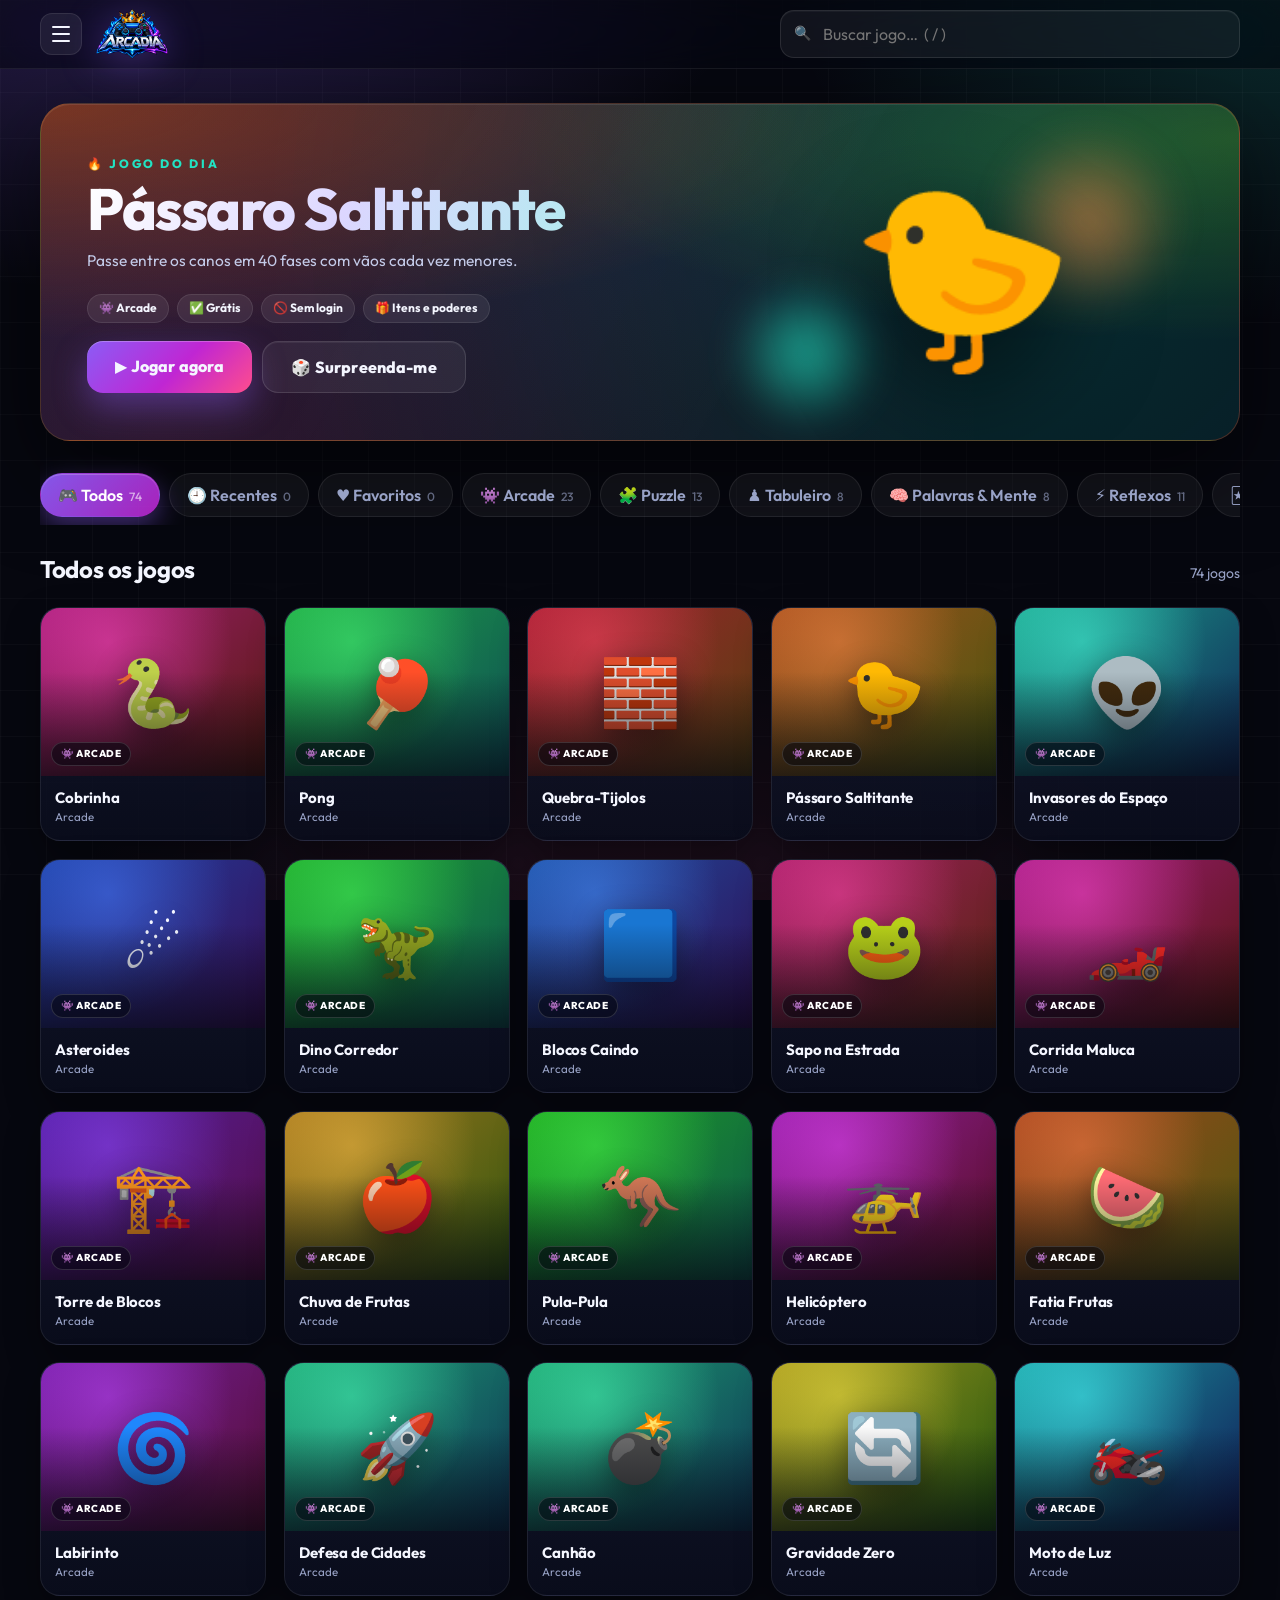
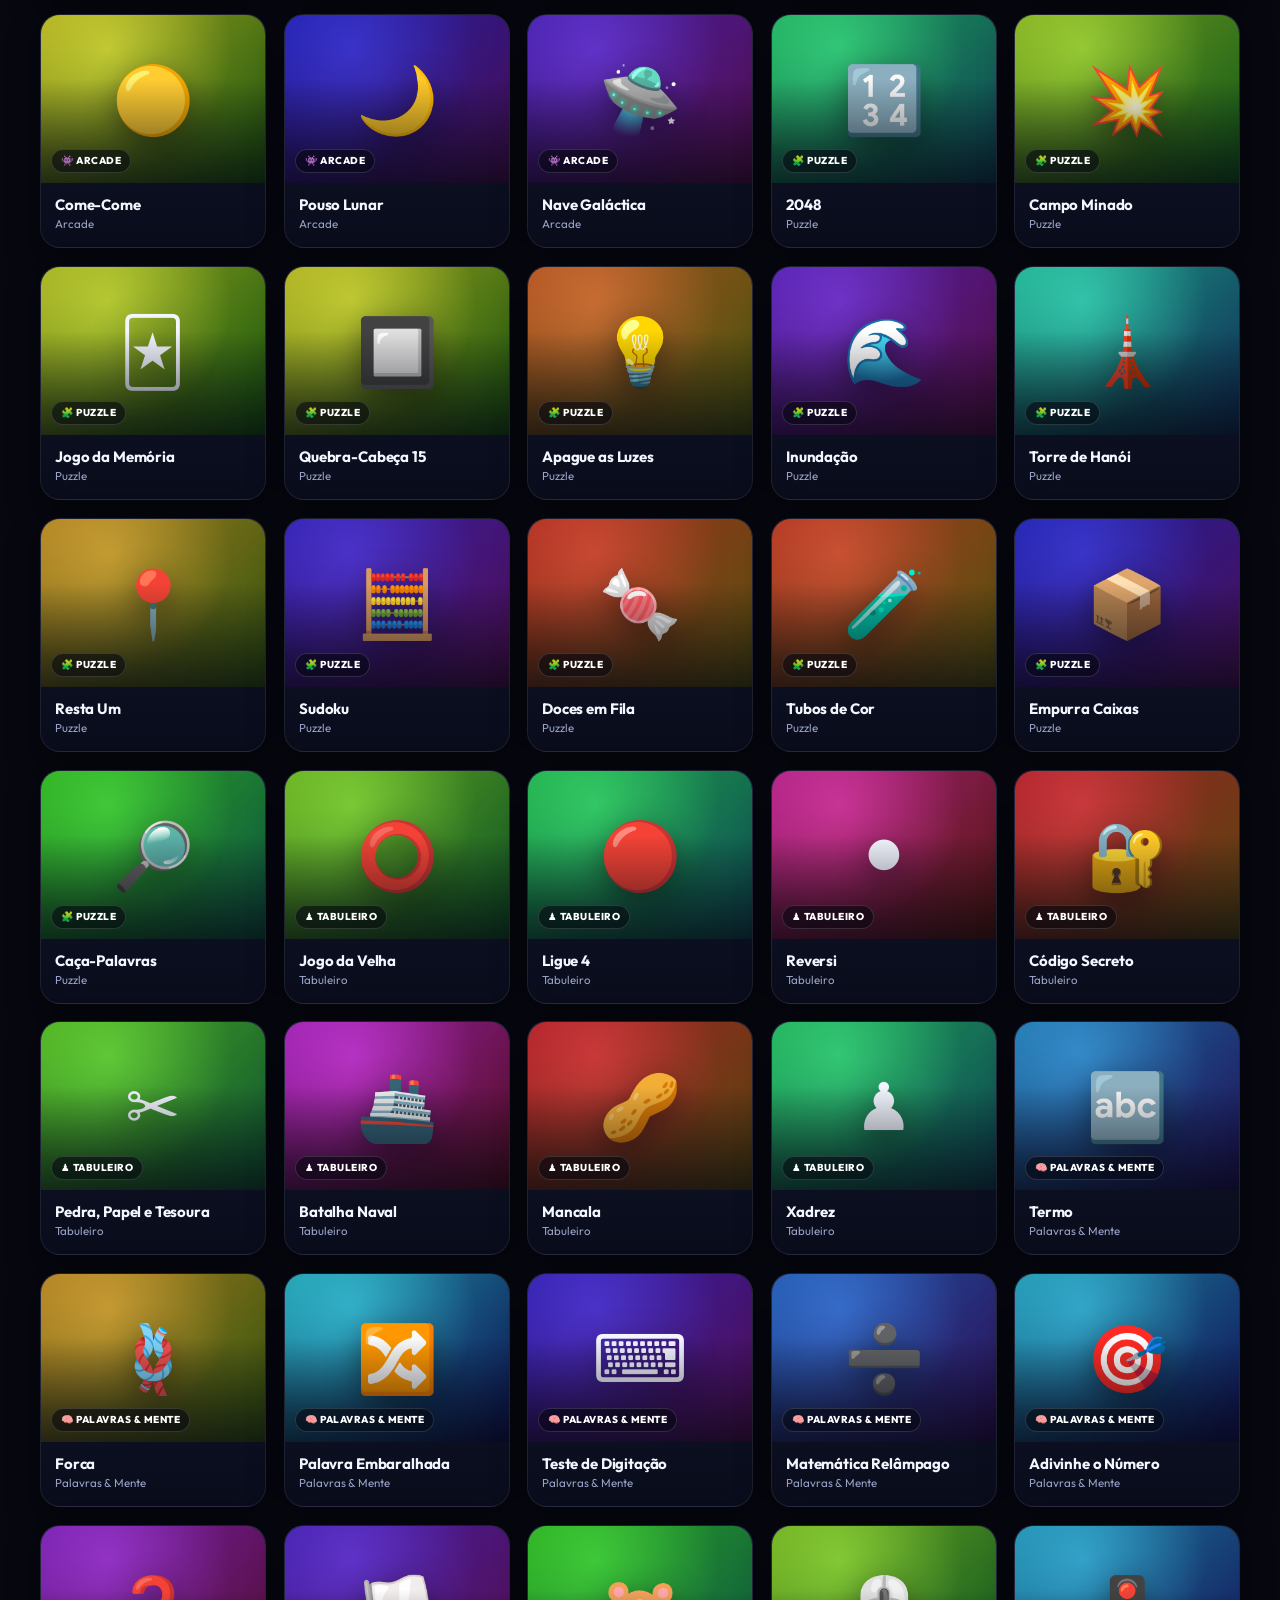
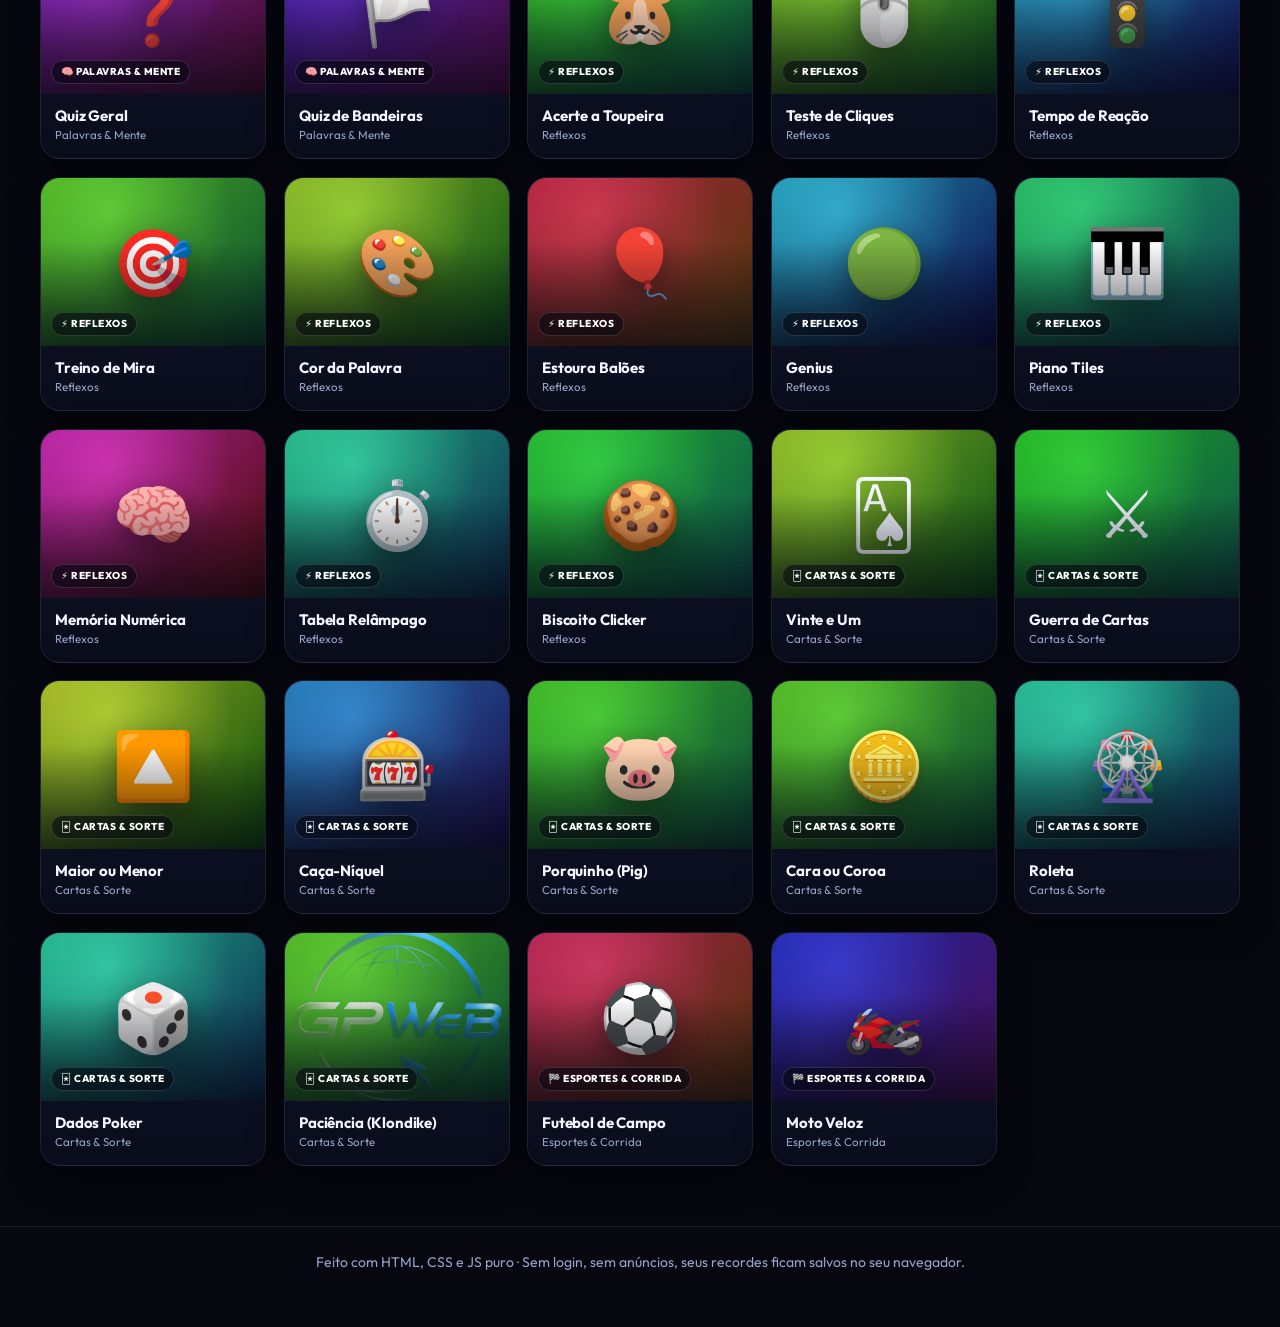
==== commit 296323b0: "estou indo trabalhar depois continuo" ====
--- a/game.html
+++ b/game.html
@@ -66,6 +66,7 @@
   <!-- Ordem importante: catálogo disponível antes do player; ui.js cuida do menu. -->
   <script src="js/common.js"></script>
   <script src="js/catalog.js"></script>
+  <script src="js/economy.js"></script>
   <script src="js/ui.js"></script>
   <script src="js/player.js"></script>
 </body>
--- a/css/style.css
+++ b/css/style.css
@@ -33,7 +33,9 @@
 .card:hover{transform:translateY(-6px) scale(1.02);box-shadow:0 18px 40px rgba(0,0,0,.45),0 0 0 1px hsl(var(--h) 80% 60%/.6)}
 .thumb{aspect-ratio:1/.8;display:grid;place-items:center;font-size:62px;position:relative;background:radial-gradient(circle at 30% 20%,hsl(var(--h) 90% 62%/.55),transparent 60%),linear-gradient(135deg,hsl(var(--h) 70% 38%),hsl(calc(var(--h) + 50) 70% 20%))}
 .thumb .ico{transition:.3s;filter:drop-shadow(0 6px 10px rgba(0,0,0,.4))}
+.thumb-img{position:absolute;inset:0;width:100%;height:100%;object-fit:cover;display:block;transition:transform .35s ease}
 .card:hover .ico{transform:scale(1.2) rotate(-6deg)}
+.card:hover .thumb-img{transform:scale(1.07)}
 .fav{position:absolute;top:8px;right:8px;width:32px;height:32px;border-radius:50%;background:rgba(0,0,0,.35);font-size:15px;opacity:0;transition:.2s;color:#fff}
 .card:hover .fav,.fav.on{opacity:1}.fav.on{color:var(--pink)}
 @media(hover:none){.fav{opacity:1}}
@@ -110,7 +112,8 @@
 .cellb{display:grid;place-items:center;border-radius:10px;background:rgba(255,255,255,.08);font-weight:800;transition:.12s;user-select:none}
 button.cellb:hover{background:rgba(255,255,255,.16)}
 .pcard{width:62px;height:88px;border-radius:9px;background:#fff;color:#111;display:flex;flex-direction:column;align-items:center;justify-content:center;font-weight:800;font-size:22px;box-shadow:0 6px 14px rgba(0,0,0,.4);animation:deal .28s cubic-bezier(.2,.8,.2,1)}
-.pcard.red{color:#d11}.pcard.back{background:repeating-linear-gradient(45deg,#4c3bd0,#4c3bd0 6px,#6b57ff 6px,#6b57ff 12px)}
+.pcard.red{color:#d11}
+.pcard.back{background:url(../images/gpweb.png) center 44%/66% no-repeat,radial-gradient(circle at 50% 28%,#24356f,#070a1a 74%);border:1px solid rgba(255,255,255,.2);box-shadow:0 6px 14px rgba(0,0,0,.45),inset 0 0 0 2px rgba(255,255,255,.08)}
 @keyframes deal{from{opacity:0;transform:translateY(-22px) rotate(-9deg) scale(.9)}to{opacity:1;transform:none}}
 @media(max-width:700px){.hud{flex-wrap:wrap;gap:8px;padding:10px 12px}.hud .ttl{order:-1;flex:1 1 100%;min-width:0;white-space:normal;font-size:16px;margin-right:0;line-height:1.15}.stat{min-width:48px}.stat b{font-size:17px}.ib{width:34px;height:34px;flex:none}.gwrap{padding:0 10px}.info{grid-template-columns:1fr}.hero{grid-template-columns:1fr;padding:24px}.hero .big{order:-1;font-size:90px}.logo{height:44px}.logo img{height:44px}.stage{min-height:360px}}
 
@@ -629,7 +632,7 @@
   display:flex;flex-wrap:wrap;gap:8px;justify-content:center;align-items:center;
   max-width:min(430px,88vw);margin:12px auto 0;
 }
-.pause-actions .btn{padding:10px 15px;font-size:14px}
+.pause-actions .btn{padding:10px 14px;font-size:16px;min-width:48px;text-align:center}
 .pause-actions .btn.ghost{margin-left:0}
 
 /* Pequeno brilho de foco no HUD ao trocar de jogo */
@@ -662,8 +665,8 @@
 .scard{position:relative;flex:none;width:100%;aspect-ratio:5/7;border-radius:8px;overflow:hidden;border:1px solid rgba(0,0,0,.2);background:linear-gradient(155deg,#fff,#e8ebf6);color:#14172a;box-shadow:0 4px 10px rgba(0,0,0,.35);cursor:pointer;transition:transform .12s,box-shadow .12s,outline-color .12s}
 .scard.up:hover{transform:translateY(-2px);box-shadow:0 8px 18px rgba(0,0,0,.45)}
 .scard.red{color:#d21f3c}
-.scard.down{background:repeating-linear-gradient(45deg,#4c3bd0,#4c3bd0 6px,#6b57ff 6px,#6b57ff 12px);border-color:rgba(255,255,255,.2)}
-.scard.down:after{content:'';position:absolute;inset:12%;border:1px solid rgba(255,255,255,.28);border-radius:4px;background:radial-gradient(circle at 50% 50%,rgba(255,255,255,.13),transparent 62%)}
+.scard.down{background:var(--card-back,url(../images/gpweb.png) center 44%/66% no-repeat,radial-gradient(circle at 50% 28%,#24356f,#070a1a 74%));background-size:66%,cover;border-color:rgba(255,255,255,.2)}
+.scard.down:after{content:'';position:absolute;inset:0;border-radius:inherit;pointer-events:none;background:radial-gradient(circle at 50% 46%,transparent 40%,rgba(0,0,0,.3) 100%);box-shadow:inset 0 0 0 2px rgba(255,255,255,.1),inset 0 0 22px rgba(0,0,0,.5)}
 .scard .corner{position:absolute;top:4%;left:7%;display:flex;flex-direction:column;align-items:center;line-height:.88;font-size:clamp(8px,2.1vw,16px);font-weight:900;letter-spacing:-.02em}
 .scard .corner i{font-style:normal;font-size:.9em}
 .scard .pip{position:absolute;inset:0;display:grid;place-items:center;font-size:clamp(12px,4.2vw,34px);opacity:.9;pointer-events:none}
@@ -672,12 +675,14 @@
 .sol-col .scard.down+.scard{margin-top:calc(-140% + clamp(9px,2.2vw,18px))}
 .sol-col .scard.up+.scard{margin-top:calc(-140% + clamp(15px,3.5vw,27px))}
 .sol-ctl{margin-top:2px}
+.sol-ctl .sol-ico{min-width:44px;padding:9px 13px;font-size:16px;line-height:1;font-weight:800}
 @media(max-width:560px){
   .sol{gap:7px}
   .sol-info{font-size:11px}
   .sol-top,.sol-tableau{gap:4px}
   .sol-tableau{min-height:150px}
   .sol-ctl .gb{padding:8px 12px;font-size:12px}
+  .sol-ctl .sol-ico{min-width:38px;padding:8px 10px;font-size:15px}
   .sol-badge{font-size:8px;min-width:15px;padding:1px 4px}
 }
 
@@ -950,7 +955,7 @@
 
 .scard{background:var(--card-bg,linear-gradient(155deg,#fff,#e8ebf6));color:var(--card-ink,#14172a)}
 .scard.red{color:var(--card-red,#d21f3c)}
-.scard.down{background:var(--card-back,repeating-linear-gradient(45deg,#4c3bd0,#4c3bd0 6px,#6b57ff 6px,#6b57ff 12px))}
+.scard.down{background:var(--card-back,url(../images/gpweb.png) center 44%/66% no-repeat,radial-gradient(circle at 50% 28%,#24356f,#070a1a 74%))}
 .sol{position:relative}
 .sol-coin{color:#ffd23f}
 .scard.hint-src{outline:3px solid #ffd23f;outline-offset:-3px;box-shadow:0 0 0 3px rgba(255,210,63,.22),0 0 20px rgba(255,210,63,.55);animation:hintGlow 1.05s ease-in-out infinite}
@@ -1008,7 +1013,7 @@
 .deck-swatch.on{border-color:var(--acc2);background:rgba(0,224,184,.12);box-shadow:0 0 0 1px rgba(0,224,184,.3)}
 .deck-swatch.ask{border-color:#ffd23f;background:rgba(255,210,63,.12);animation:askPulse 1s ease-in-out infinite}
 .deck-mini{position:relative;width:30px;height:42px;flex:none;border-radius:6px;background:var(--face);border:1px solid rgba(0,0,0,.22);box-shadow:0 4px 10px rgba(0,0,0,.35)}
-.deck-mini:before{content:'';position:absolute;left:50%;top:50%;width:14px;height:20px;transform:translate(-50%,-50%);border-radius:3px;background:var(--back);box-shadow:inset 0 0 0 1px rgba(255,255,255,.24)}
+.deck-mini:before{content:'';position:absolute;left:50%;top:50%;width:14px;height:20px;transform:translate(-50%,-50%);border-radius:3px;background:var(--back);background-size:contain;background-repeat:no-repeat;background-position:center;box-shadow:inset 0 0 0 1px rgba(255,255,255,.24)}
 .deck-copy{display:flex;flex-direction:column;min-width:0;line-height:1.2}
 .deck-copy b{font-size:11.5px;white-space:nowrap;overflow:hidden;text-overflow:ellipsis}
 .deck-copy small{font-size:9.5px;color:var(--mut);white-space:nowrap;overflow:hidden;text-overflow:ellipsis}
@@ -1047,3 +1052,1349 @@
 .sol .scard,.sol-slot{touch-action:none}
 .sol .scard.up{cursor:grab}
 .sol .scard.up:active{cursor:grabbing}
+
+/* =============================================================================
+   ARCADIA 2.0 — REFRESH VISUAL
+   -----------------------------------------------------------------------------
+   Camada final de estilo: fundo aurora, glassmorphism, cards com brilho,
+   hero cinematográfico, HUD de estúdio e toda a interface de itens/poderes.
+   Fica por último no arquivo para refinar as regras anteriores sem removê-las.
+   ============================================================================= */
+:root{
+  --bg:#06070f;
+  --card:#11152a;
+  --line:rgba(255,255,255,.09);
+  --txt:#f4f6ff;
+  --mut:#98a2c6;
+  --acc:#8b5cf6;
+  --acc2:#22e3c3;
+  --pink:#ff4d8d;
+  --gold:#ffd23f;
+  --r:20px;
+  --glass:linear-gradient(180deg,rgba(24,29,56,.78),rgba(10,13,28,.92));
+  --shadow-lg:0 30px 80px rgba(0,0,0,.6);
+}
+html{scroll-behavior:smooth}
+body{
+  background-color:var(--bg);
+  background-image:
+    radial-gradient(1100px 640px at 8% -12%,rgba(139,92,246,.32),transparent 62%),
+    radial-gradient(900px 620px at 102% -4%,rgba(34,227,195,.18),transparent 58%),
+    radial-gradient(1000px 760px at 50% 118%,rgba(255,77,141,.14),transparent 62%),
+    linear-gradient(rgba(255,255,255,.022) 1px,transparent 1px),
+    linear-gradient(90deg,rgba(255,255,255,.022) 1px,transparent 1px);
+  background-size:auto,auto,auto,46px 46px,46px 46px;
+  background-attachment:fixed;
+}
+body.pw-open{overflow:hidden}
+
+/* ------------------------------------------------------------------ header */
+.top{
+  background:rgba(6,7,15,.62);
+  backdrop-filter:blur(22px) saturate(160%);
+  -webkit-backdrop-filter:blur(22px) saturate(160%);
+  border-bottom:1px solid rgba(255,255,255,.07);
+}
+.top.scrolled{background:rgba(6,7,15,.9);box-shadow:0 16px 40px rgba(0,0,0,.45)}
+.top .wrap{height:68px;gap:14px}
+.logo img{filter:drop-shadow(0 6px 20px rgba(139,92,246,.4))}
+.search input{
+  background:rgba(255,255,255,.055);
+  border:1px solid rgba(255,255,255,.1);
+  border-radius:14px;
+  padding:12px 16px 12px 42px;
+  box-shadow:inset 0 1px 0 rgba(255,255,255,.04);
+}
+.search input:focus{
+  border-color:rgba(139,92,246,.7);
+  box-shadow:0 0 0 4px rgba(139,92,246,.18),inset 0 1px 0 rgba(255,255,255,.06);
+}
+
+/* ------------------------------------------------------------------ botões */
+.btn{
+  border-radius:15px;
+  background:linear-gradient(135deg,#8b5cf6,#c026d3 55%,#ff4d8d);
+  box-shadow:0 14px 34px rgba(139,92,246,.4),inset 0 1px 0 rgba(255,255,255,.25);
+  font-weight:800;
+  letter-spacing:.01em;
+}
+.btn:hover{transform:translateY(-2px);box-shadow:0 18px 44px rgba(139,92,246,.55)}
+.btn.ghost{
+  background:rgba(255,255,255,.06);
+  border:1px solid rgba(255,255,255,.12);
+  box-shadow:inset 0 1px 0 rgba(255,255,255,.06);
+}
+.btn.ghost:hover{background:rgba(255,255,255,.11);box-shadow:0 12px 28px rgba(0,0,0,.35)}
+
+/* ------------------------------------------------------------------ hero */
+.hero{
+  margin:34px 0 10px;
+  border-radius:30px;
+  padding:42px 46px;
+  grid-template-columns:1.15fr .85fr;
+  background:
+    radial-gradient(120% 120% at 0% 0%,hsl(var(--h) 80% 30%/.75),transparent 58%),
+    radial-gradient(110% 110% at 100% 10%,hsl(calc(var(--h) + 70) 80% 38%/.35),transparent 55%),
+    linear-gradient(160deg,#141a38,#080b18 72%);
+  border:1px solid hsl(var(--h) 70% 60%/.3);
+  box-shadow:0 34px 90px rgba(0,0,0,.55),inset 0 1px 0 rgba(255,255,255,.09);
+}
+.hero:before{
+  content:'';position:absolute;inset:0;border-radius:inherit;pointer-events:none;
+  background:linear-gradient(120deg,transparent 30%,rgba(255,255,255,.08) 48%,transparent 62%);
+  mix-blend-mode:overlay;opacity:.55;z-index:0;
+}
+.hero h1{
+  font-size:clamp(32px,5vw,58px);
+  line-height:1.02;
+  letter-spacing:-.025em;
+  background:linear-gradient(120deg,#fff,#dcd6ff 42%,#9ef5e8);
+  -webkit-background-clip:text;background-clip:text;color:transparent;
+}
+.hero p{font-size:15.5px;max-width:48ch;color:#c3cae8}
+.hero small{color:var(--acc2);font-weight:800;letter-spacing:.22em}
+.hero-copy{min-width:0}
+.hero-actions{display:flex;gap:10px;flex-wrap:wrap}
+.hero .btn{padding:14px 28px;border-radius:16px}
+.hero .btn.ghost{margin-left:0}
+.hero-visual{position:relative;display:grid;place-items:center;min-height:220px}
+.hero-visual .big{
+  font-size:clamp(100px,16vw,180px);
+  filter:drop-shadow(0 30px 50px rgba(0,0,0,.55));
+  animation:float 5s ease-in-out infinite;
+}
+.hero-visual img{
+  position:relative;z-index:1;max-width:100%;max-height:250px;
+  border-radius:24px;object-fit:cover;
+  box-shadow:0 26px 60px rgba(0,0,0,.55),0 0 0 1px rgba(255,255,255,.12);
+  transform:rotate(-2deg);
+}
+.hero-orb{position:absolute;border-radius:50%;filter:blur(18px);opacity:.7;pointer-events:none;z-index:0}
+.hero-orb.a{width:190px;height:190px;background:radial-gradient(circle,hsl(var(--h) 90% 62%/.85),transparent 70%);top:-20px;right:10px;animation:drift1 12s ease-in-out infinite alternate}
+.hero-orb.b{width:150px;height:150px;background:radial-gradient(circle,var(--acc2),transparent 70%);bottom:-30px;left:0;animation:drift2 15s ease-in-out infinite alternate}
+
+/* ------------------------------------------------------------------ chips e seções */
+.chips{padding:22px 0 8px;gap:9px}
+.chip{
+  padding:10px 17px;
+  background:rgba(255,255,255,.045);
+  border:1px solid rgba(255,255,255,.08);
+  color:var(--mut);
+  font-weight:600;
+  backdrop-filter:blur(8px);
+}
+.chip:hover{color:#fff;background:rgba(255,255,255,.08);border-color:rgba(255,255,255,.16)}
+.chip.on{
+  background:linear-gradient(135deg,rgba(139,92,246,.95),rgba(192,38,211,.88));
+  border-color:transparent;color:#fff;
+  box-shadow:0 10px 26px rgba(139,92,246,.4),inset 0 1px 0 rgba(255,255,255,.2);
+}
+.sec{margin:28px 0 6px}
+.sec h2{font-size:24px;letter-spacing:-.015em}
+
+/* ------------------------------------------------------------------ cards */
+.grid{grid-template-columns:repeat(auto-fill,minmax(188px,1fr));gap:18px;padding:14px 0 60px}
+.card{
+  border-radius:20px;
+  background:var(--glass);
+  border:1px solid rgba(255,255,255,.08);
+  box-shadow:0 14px 34px rgba(0,0,0,.35);
+  transition:transform .28s cubic-bezier(.2,.8,.2,1),box-shadow .28s,border-color .28s;
+}
+.card:hover{
+  transform:translateY(-8px);
+  border-color:hsl(var(--h) 85% 62%/.55);
+  box-shadow:0 30px 60px rgba(0,0,0,.55),0 0 0 1px hsl(var(--h) 85% 62%/.35),0 0 46px hsl(var(--h) 85% 60%/.16);
+}
+.thumb{aspect-ratio:4/3;overflow:hidden;font-size:66px}
+.thumb .ico{transition:transform .35s cubic-bezier(.2,.8,.2,1);filter:drop-shadow(0 10px 16px rgba(0,0,0,.45))}
+.card:hover .ico{transform:scale(1.16) rotate(-5deg)}
+.thumb-img{transition:transform .45s cubic-bezier(.2,.8,.2,1)}
+.card:hover .thumb-img{transform:scale(1.08)}
+.thumb-shade{
+  position:absolute;inset:0;z-index:1;pointer-events:none;
+  background:linear-gradient(180deg,rgba(5,7,15,0) 38%,rgba(5,7,15,.78));
+  opacity:.9;
+}
+.thumb-cat{
+  position:absolute;left:10px;bottom:10px;z-index:2;
+  max-width:calc(100% - 62px);overflow:hidden;text-overflow:ellipsis;white-space:nowrap;
+  font-size:10px;font-weight:800;letter-spacing:.05em;text-transform:uppercase;color:#fff;
+  padding:4px 9px;border-radius:999px;
+  background:rgba(5,7,15,.55);border:1px solid rgba(255,255,255,.14);
+  backdrop-filter:blur(8px);
+}
+.thumb-play{
+  position:absolute;z-index:2;right:10px;bottom:10px;
+  width:36px;height:36px;border-radius:50%;display:grid;place-items:center;
+  font-size:13px;color:#04110f;
+  background:linear-gradient(135deg,#22e3c3,#8b5cf6);
+  box-shadow:0 8px 20px rgba(34,227,195,.4);
+  opacity:0;transform:translateY(6px) scale(.8);
+  transition:opacity .24s,transform .24s;
+}
+.card:hover .thumb-play{opacity:1;transform:none}
+.fav{
+  z-index:3;
+  background:rgba(5,7,15,.55);
+  border:1px solid rgba(255,255,255,.16);
+  backdrop-filter:blur(8px);
+}
+.fav:hover{background:rgba(255,77,141,.3)}
+.meta{padding:13px 14px 15px}
+.meta b{font-size:15px;line-height:1.2;letter-spacing:-.01em}
+.meta small{font-size:11.5px;color:var(--mut);margin-top:2px;display:block}
+
+/* ------------------------------------------------------------------ continue história */
+.resume-card{
+  background:
+    radial-gradient(120% 120% at 0% 0%,hsl(var(--h) 75% 30%/.9),transparent 62%),
+    linear-gradient(160deg,#141a38,#0a0d1c 78%);
+  border:1px solid hsl(var(--h) 70% 60%/.3);
+  box-shadow:0 16px 36px rgba(0,0,0,.38);
+}
+.resume-card:hover{box-shadow:0 22px 48px rgba(0,0,0,.5),0 0 0 1px hsl(var(--h) 85% 62%/.35)}
+
+/* ------------------------------------------------------------------ página do jogo */
+.gwrap{max-width:1040px;margin:26px auto}
+.frame{
+  border-radius:26px;
+  border:1px solid rgba(255,255,255,.1);
+  background:linear-gradient(180deg,#141936,#0a0d1c);
+  box-shadow:0 40px 100px rgba(0,0,0,.6);
+}
+.hud{
+  background:linear-gradient(90deg,hsl(var(--h) 65% 22%/.85),rgba(17,21,42,.92));
+  padding:14px 20px;
+  border-bottom:1px solid rgba(255,255,255,.06);
+}
+.hud .ttl{font-size:19px}
+.stat small{letter-spacing:.16em}
+.stat b{font-size:22px;color:#fff}
+.ib{
+  background:rgba(255,255,255,.07);
+  border:1px solid rgba(255,255,255,.08);
+  border-radius:12px;
+  transition:transform .16s,background .18s,border-color .18s;
+}
+.ib:hover{background:rgba(255,255,255,.14);transform:translateY(-1px);border-color:rgba(255,255,255,.16)}
+.stage{
+  min-height:460px;
+  background:
+    radial-gradient(circle at 50% -10%,hsl(var(--h) 60% 20%/.6),transparent 60%),
+    radial-gradient(circle at 50% 0,#101430,#070912);
+}
+.cv{box-shadow:0 0 0 1px rgba(255,255,255,.08),0 26px 60px rgba(0,0,0,.6)}
+.panel{background:var(--glass);border:1px solid rgba(255,255,255,.08);border-radius:20px}
+.panel h3{font-size:16px;letter-spacing:-.01em}
+.pb{background:rgba(255,255,255,.09);border:1px solid rgba(255,255,255,.08)}
+
+/* ------------------------------------------------------------------ header: carteira/bolsa */
+.hdr-power{display:flex;align-items:center;gap:8px;flex:none;margin-left:4px}
+.coin-pill{
+  display:inline-flex;align-items:center;gap:7px;
+  padding:8px 13px;border-radius:999px;
+  font-weight:800;font-size:13px;white-space:nowrap;
+  color:#ffe37a;
+  background:linear-gradient(135deg,rgba(255,210,63,.18),rgba(255,159,67,.12));
+  border:1px solid rgba(255,210,63,.35);
+  transition:transform .18s,background .18s;
+}
+.coin-pill:hover{background:rgba(255,210,63,.22);transform:translateY(-1px)}
+.coin-pill b{font-variant-numeric:tabular-nums;color:#fff}
+.bag-btn{
+  position:relative;width:42px;height:42px;flex:none;border-radius:13px;
+  display:grid;place-items:center;font-size:19px;
+  background:rgba(255,255,255,.07);border:1px solid var(--line);
+  transition:transform .18s,background .18s,border-color .18s;
+}
+.bag-btn:hover{background:rgba(139,92,246,.22);border-color:rgba(139,92,246,.5);transform:translateY(-1px)}
+.bag-dot{
+  position:absolute;top:5px;right:5px;width:9px;height:9px;border-radius:50%;
+  background:var(--pink);box-shadow:0 0 10px var(--pink);
+  border:2px solid #0a0c16;animation:pulseDot 1.6s ease-in-out infinite;
+}
+
+/* ------------------------------------------------------------------ faixa da home */
+.pw-band{
+  display:flex;align-items:center;gap:16px;flex-wrap:wrap;
+  margin:18px 0 2px;padding:14px 18px;border-radius:20px;
+  background:linear-gradient(120deg,rgba(139,92,246,.16),rgba(34,227,195,.08) 55%,rgba(255,77,141,.1));
+  border:1px solid rgba(139,92,246,.22);
+  box-shadow:0 18px 40px rgba(0,0,0,.28),inset 0 1px 0 rgba(255,255,255,.06);
+}
+.pwb-main{display:flex;align-items:center;gap:12px;flex:1;min-width:220px}
+.pwb-ico{
+  width:44px;height:44px;flex:none;border-radius:14px;display:grid;place-items:center;font-size:22px;
+  background:linear-gradient(135deg,rgba(139,92,246,.45),rgba(34,227,195,.3));
+  border:1px solid rgba(255,255,255,.14);box-shadow:0 8px 20px rgba(0,0,0,.3);
+}
+.pwb-copy{display:flex;flex-direction:column;min-width:0}
+.pwb-copy b{font-size:14px}
+.pwb-copy small{font-size:11.5px;color:var(--mut);line-height:1.35}
+.pwb-quest{
+  display:flex;align-items:center;gap:10px;min-width:180px;flex:1;
+  padding:8px 12px;border-radius:14px;
+  background:rgba(0,0,0,.22);border:1px solid rgba(255,255,255,.07);
+}
+.pwb-quest>span{font-size:20px}
+.pwb-quest>div{flex:1;min-width:0;display:flex;flex-direction:column;gap:2px}
+.pwb-quest b{font-size:12px}
+.pwb-quest small{font-size:10px;color:var(--mut)}
+.pwb-bar{display:block;height:5px;border-radius:99px;background:rgba(255,255,255,.1);overflow:hidden}
+.pwb-bar i{display:block;height:100%;border-radius:inherit;background:linear-gradient(90deg,var(--acc2),var(--acc))}
+.pwb-actions{display:flex;gap:7px;flex-wrap:wrap}
+.pwb-btn{
+  padding:9px 14px;border-radius:12px;font-weight:800;font-size:12.5px;
+  background:linear-gradient(135deg,var(--acc),#c026d3);
+  box-shadow:0 8px 20px rgba(139,92,246,.3);transition:transform .18s,box-shadow .18s;
+}
+.pwb-btn:hover{transform:translateY(-1px);box-shadow:0 12px 26px rgba(139,92,246,.42)}
+.pwb-btn.ghost{background:rgba(255,255,255,.06);border:1px solid rgba(255,255,255,.1);box-shadow:none}
+.pwb-btn.ghost:hover{background:rgba(255,255,255,.12)}
+
+/* ------------------------------------------------------------------ trilha no jogo */
+.pw-rail{
+  display:flex;gap:8px;flex-wrap:wrap;padding:9px 16px;
+  background:rgba(5,7,15,.55);border-bottom:1px solid rgba(255,255,255,.06);
+}
+.pw-rail[hidden]{display:none}
+.pw-chip{
+  display:inline-flex;align-items:center;gap:6px;
+  padding:5px 10px;border-radius:999px;font-size:11px;font-weight:700;
+  background:rgba(255,255,255,.06);border:1px solid rgba(255,255,255,.14);color:#fff;
+}
+.pw-chip i{font-style:normal;font-size:13px}
+.pw-chip b{font-variant-numeric:tabular-nums;color:var(--c,var(--acc2))}
+.pw-chip.vida{border-color:rgba(139,92,246,.45)}
+
+/* ------------------------------------------------------------------ hub: poderes */
+.hub-powers{
+  display:flex;align-items:center;gap:10px;flex-wrap:wrap;
+  margin:14px 24px 0;padding:11px 13px;border-radius:14px;
+  background:rgba(255,255,255,.04);border:1px solid rgba(255,255,255,.08);
+}
+.hub-powers .hp-list{display:flex;gap:6px;flex-wrap:wrap;flex:1;min-width:0}
+.hub-powers .hp-chip{
+  display:inline-flex;align-items:center;gap:5px;
+  padding:4px 9px;border-radius:999px;font-size:10.5px;font-weight:700;
+  background:rgba(255,255,255,.05);border:1px solid rgba(255,255,255,.1);
+}
+.hub-powers .hp-chip.dim{color:var(--mut);font-weight:600}
+.hub-powers .hp-chip b{color:var(--acc2);font-variant-numeric:tabular-nums}
+.hub-powers .hp-btn{
+  flex:none;padding:7px 12px;border-radius:10px;font-size:11.5px;font-weight:800;
+  background:linear-gradient(135deg,var(--acc),#c026d3);box-shadow:0 6px 16px rgba(139,92,246,.3);
+}
+
+/* ------------------------------------------------------------------ modal bolsa */
+.pw-wrap{
+  position:fixed;inset:0;z-index:1500;display:grid;place-items:center;padding:16px;
+  background:rgba(4,6,14,.74);
+  backdrop-filter:blur(12px);-webkit-backdrop-filter:blur(12px);
+}
+.pw-wrap[hidden]{display:none}
+.pw-card{
+  width:min(680px,100%);max-height:90vh;display:flex;flex-direction:column;
+  border-radius:24px;overflow:hidden;
+  background:
+    radial-gradient(120% 90% at 0% 0%,rgba(139,92,246,.3),transparent 55%),
+    radial-gradient(120% 90% at 100% 0%,rgba(34,227,195,.16),transparent 55%),
+    linear-gradient(180deg,#161b38,#0a0d1c 78%);
+  border:1px solid rgba(255,255,255,.13);
+  box-shadow:0 40px 100px rgba(0,0,0,.7),inset 0 1px 0 rgba(255,255,255,.08);
+  animation:pwIn .26s cubic-bezier(.2,.8,.2,1);
+}
+@keyframes pwIn{from{opacity:0;transform:translateY(16px) scale(.97)}to{opacity:1;transform:none}}
+.pw-head{
+  display:flex;align-items:center;gap:12px;padding:16px 18px;flex:none;
+  border-bottom:1px solid rgba(255,255,255,.08);background:rgba(255,255,255,.03);
+}
+.pw-brand{display:flex;align-items:center;gap:11px;flex:1;min-width:0}
+.pw-emblem{
+  width:46px;height:46px;flex:none;border-radius:14px;display:grid;place-items:center;font-size:23px;
+  background:linear-gradient(135deg,rgba(139,92,246,.5),rgba(34,227,195,.35));
+  border:1px solid rgba(255,255,255,.16);box-shadow:0 10px 24px rgba(0,0,0,.35);
+}
+.pw-brand b{display:block;font-size:17px}
+.pw-brand small{font-size:11px;color:var(--mut)}
+.pw-wallet{
+  display:inline-flex;align-items:center;gap:6px;padding:7px 12px;border-radius:999px;
+  font-weight:800;font-size:13px;color:#ffe37a;white-space:nowrap;
+  background:rgba(255,210,63,.12);border:1px solid rgba(255,210,63,.3);
+}
+.pw-wallet b{color:#fff;font-variant-numeric:tabular-nums}
+.pw-x{
+  width:36px;height:36px;flex:none;border-radius:11px;display:grid;place-items:center;
+  background:rgba(255,255,255,.07);font-size:15px;transition:.18s;
+}
+.pw-x:hover{background:rgba(255,77,141,.2);color:#ff9db4;transform:rotate(90deg)}
+.pw-tabs{display:flex;gap:6px;padding:12px 16px 0;flex:none}
+.pw-tabs button{
+  flex:1;padding:10px;border-radius:11px;font-weight:800;font-size:13px;color:var(--mut);
+  background:rgba(255,255,255,.04);border:1px solid transparent;transition:.16s;
+}
+.pw-tabs button:hover{color:#fff;background:rgba(255,255,255,.08)}
+.pw-tabs button.on{
+  color:#fff;background:linear-gradient(135deg,rgba(139,92,246,.9),rgba(192,38,211,.85));
+  box-shadow:0 8px 20px rgba(139,92,246,.35);
+}
+.pw-body{padding:14px 16px 18px;overflow:auto;scrollbar-width:thin;flex:1;min-height:0}
+.pw-active{display:flex;gap:8px;flex-wrap:wrap;margin-bottom:12px}
+.pw-active .pa{
+  display:inline-flex;align-items:center;gap:8px;padding:8px 12px;border-radius:13px;
+  background:rgba(255,255,255,.05);border:1px solid rgba(255,255,255,.09);
+  font-size:12px;font-weight:700;
+}
+.pw-active .pa i{font-style:normal;font-size:16px}
+.pw-active .pa b{font-variant-numeric:tabular-nums;color:var(--acc2)}
+.pw-active .pa .pbar{width:56px;height:4px;border-radius:99px;background:rgba(255,255,255,.12);overflow:hidden}
+.pw-active .pa .pbar i{display:block;height:100%;background:linear-gradient(90deg,var(--acc2),var(--acc))}
+.pw-empty{padding:34px 16px;text-align:center;color:var(--mut);font-size:13px;line-height:1.5}
+.pw-empty b{display:block;color:var(--txt);font-size:15px;margin-bottom:4px}
+.pw-list{display:flex;flex-direction:column;gap:9px}
+.pw-item{
+  display:flex;align-items:center;gap:12px;padding:12px;border-radius:16px;
+  background:rgba(255,255,255,.04);border:1px solid rgba(255,255,255,.08);
+  transition:background .16s,border-color .16s;
+}
+.pw-item:hover{background:rgba(255,255,255,.065);border-color:rgba(255,255,255,.14)}
+.pw-item-ico{
+  width:48px;height:48px;flex:none;border-radius:14px;display:grid;place-items:center;font-size:24px;
+  background:radial-gradient(circle at 30% 25%,var(--c,rgba(255,255,255,.2)),rgba(255,255,255,.03));
+  border:1px solid rgba(255,255,255,.12);box-shadow:inset 0 1px 0 rgba(255,255,255,.15);
+}
+.pw-item-copy{flex:1;min-width:0;display:flex;flex-direction:column;gap:2px}
+.pw-item-copy b{font-size:14px;display:flex;align-items:center;gap:7px;flex-wrap:wrap}
+.pw-item-copy b em{
+  font-style:normal;font-size:8.5px;font-weight:900;letter-spacing:.08em;text-transform:uppercase;
+  padding:2px 6px;border-radius:6px;color:#06110f;background:var(--c,#22e3c3);opacity:.9;
+}
+.pw-item-copy small{font-size:11.5px;color:var(--mut);line-height:1.35}
+.pw-item-active{margin-top:3px;font-size:10.5px;font-weight:800;color:var(--acc2)}
+.pw-item-side{display:flex;flex-direction:column;align-items:flex-end;gap:5px;flex:none}
+.pw-qty{font-size:12px;font-weight:800;color:var(--mut)}
+.pw-use,.pw-buy,.pw-claim{
+  border-radius:10px;padding:8px 13px;font-size:12px;font-weight:800;white-space:nowrap;
+  background:linear-gradient(135deg,var(--acc),#c026d3);
+  box-shadow:0 6px 16px rgba(139,92,246,.3);transition:transform .16s,box-shadow .16s;
+}
+.pw-use:hover,.pw-buy:hover,.pw-claim:hover{transform:translateY(-1px);box-shadow:0 10px 22px rgba(139,92,246,.42)}
+.pw-use:disabled,.pw-buy:disabled,.pw-claim:disabled{opacity:.4;box-shadow:none;cursor:default;transform:none}
+.pw-auto{
+  font-size:10px;font-weight:900;letter-spacing:.06em;text-transform:uppercase;
+  color:var(--acc2);padding:5px 8px;border-radius:8px;
+  background:rgba(34,227,195,.1);border:1px solid rgba(34,227,195,.25);
+}
+.pw-price{font-size:11.5px;font-weight:800;color:#ffe37a;white-space:nowrap}
+.pw-quest{
+  display:flex;align-items:center;gap:12px;padding:12px;border-radius:16px;
+  background:rgba(255,255,255,.04);border:1px solid rgba(255,255,255,.08);
+}
+.pw-quest.done{opacity:.6}
+.pw-q-ico{
+  width:44px;height:44px;flex:none;border-radius:13px;display:grid;place-items:center;font-size:22px;
+  background:rgba(255,255,255,.06);border:1px solid rgba(255,255,255,.1);
+}
+.pw-q-copy{flex:1;min-width:0;display:flex;flex-direction:column;gap:3px}
+.pw-q-copy b{font-size:13.5px}
+.pw-q-copy small{font-size:11px;color:var(--mut)}
+.pw-q-copy em{font-style:normal;font-size:10px;color:var(--mut)}
+.pw-q-bar{display:block;height:6px;border-radius:99px;background:rgba(255,255,255,.1);overflow:hidden;margin:2px 0}
+.pw-q-bar i{
+  display:block;height:100%;border-radius:inherit;
+  background:linear-gradient(90deg,var(--acc2),var(--acc),var(--pink));
+  box-shadow:0 0 10px rgba(34,227,195,.4);transition:width .4s;
+}
+.pw-claim:not(:disabled){background:linear-gradient(135deg,#22e3c3,#0ea5a0);color:#04110f}
+
+/* ------------------------------------------------------------------ toasts */
+.item-toast{
+  position:fixed;z-index:1600;right:18px;bottom:calc(var(--dock-h) + 26px + var(--safe-b));
+  display:flex;align-items:center;gap:11px;padding:12px 16px;border-radius:16px;max-width:300px;
+  background:linear-gradient(135deg,#1a2044,#0c1024);
+  border:1px solid rgba(255,255,255,.16);
+  box-shadow:0 20px 50px rgba(0,0,0,.6);
+  animation:itemToast 3.3s cubic-bezier(.2,.8,.2,1) both;pointer-events:none;
+}
+.item-toast:before{
+  content:'';position:absolute;inset:0 0 auto;height:2px;border-radius:inherit;
+  background:linear-gradient(90deg,var(--acc2),var(--c,#8b5cf6),var(--pink));
+}
+.it-ico{font-size:26px;filter:drop-shadow(0 4px 10px rgba(0,0,0,.5))}
+.it-copy{display:flex;flex-direction:column;line-height:1.15}
+.it-copy small{font-size:9.5px;font-weight:800;letter-spacing:.12em;text-transform:uppercase;color:var(--acc2)}
+.it-copy b{font-size:13.5px}
+@keyframes itemToast{
+  0%{opacity:0;transform:translateY(20px) scale(.9)}
+  8%{opacity:1;transform:none}
+  88%{opacity:1;transform:none}
+  100%{opacity:0;transform:translateY(-12px) scale(.96)}
+}
+.revive-banner{
+  position:fixed;inset:0;z-index:1550;display:grid;place-content:center;gap:6px;text-align:center;
+  pointer-events:none;background:radial-gradient(circle at 50% 50%,rgba(139,92,246,.35),transparent 65%);
+  animation:reviveIn 1.7s ease both;
+}
+.revive-banner .rv-ico{font-size:64px;filter:drop-shadow(0 10px 24px rgba(0,0,0,.5));animation:floaty 1.4s ease-in-out infinite}
+.revive-banner b{
+  font-size:clamp(30px,8vw,54px);font-weight:900;letter-spacing:.04em;
+  background:linear-gradient(90deg,var(--acc2),#fff,var(--pink));
+  -webkit-background-clip:text;background-clip:text;color:transparent;
+  filter:drop-shadow(0 8px 26px rgba(0,0,0,.6));
+}
+.revive-banner small{font-size:12px;font-weight:800;letter-spacing:.14em;text-transform:uppercase;color:var(--mut)}
+@keyframes reviveIn{0%{opacity:0;transform:scale(.9)}12%{opacity:1;transform:none}78%{opacity:1}100%{opacity:0;transform:scale(1.06)}}
+.pw-msg{
+  position:fixed;z-index:1700;left:50%;bottom:calc(var(--dock-h) + 26px + var(--safe-b));
+  transform:translateX(-50%);padding:10px 16px;border-radius:12px;
+  font-size:12.5px;font-weight:800;color:#fff;
+  background:rgba(10,13,28,.96);border:1px solid rgba(255,255,255,.14);
+  box-shadow:0 16px 40px rgba(0,0,0,.5);
+  animation:coinToast 1.9s ease both;pointer-events:none;white-space:nowrap;max-width:92vw;
+  overflow:hidden;text-overflow:ellipsis;
+}
+.pw-msg.bad{border-color:rgba(255,77,141,.5);color:#ff9db4}
+
+/* ------------------------------------------------------------------ hub: refinamentos */
+.ov .box.hub{box-shadow:0 40px 110px rgba(0,0,0,.7),inset 0 1px 0 rgba(255,255,255,.09)}
+.hub-head .bigico{box-shadow:0 18px 40px hsl(var(--h) 85% 45% / .5),inset 0 1px 0 rgba(255,255,255,.35)}
+.mode-card.pri{box-shadow:0 18px 40px hsl(var(--h) 85% 48% / .42),inset 0 1px 0 rgba(255,255,255,.22)}
+.hub-tool{border-radius:14px}
+
+/* ------------------------------------------------------------------ responsivo do refresh */
+@media(max-width:900px){
+  .hero{padding:34px 32px}
+}
+@media(max-width:700px){
+  .hero{grid-template-columns:1fr;padding:28px 24px;gap:10px}
+  .hero-visual{order:-1;min-height:150px}
+  .hero-visual .big{font-size:96px}
+  .hero-visual img{max-height:190px}
+  .hero h1{font-size:clamp(30px,8vw,42px)}
+  .grid{grid-template-columns:repeat(auto-fill,minmax(160px,1fr));gap:14px}
+  .pw-band{padding:12px;gap:10px}
+  .pwb-quest{display:none}
+  .pwb-actions{width:100%}
+  .pwb-btn{flex:1}
+  .pw-card{max-height:94vh}
+  .hub-powers{margin-left:16px;margin-right:16px}
+}
+@media(max-width:560px){
+  .top .wrap{height:60px;gap:9px}
+  .coin-pill{display:none}
+  .hdr-power{margin-left:0}
+  .bag-btn{width:38px;height:38px}
+  .pw-head{padding:13px 14px}
+  .pw-brand b{font-size:15px}
+  .pw-brand small{display:none}
+  .pw-emblem{width:40px;height:40px;font-size:20px}
+  .pw-tabs{padding:10px 12px 0}
+  .pw-tabs button{font-size:11.5px;padding:9px 6px}
+  .pw-body{padding:12px 12px 16px}
+  .pw-item{gap:10px;padding:10px}
+  .pw-item-ico{width:42px;height:42px;font-size:21px}
+  .pw-item-copy b{font-size:13px}
+  .pw-item-copy small{font-size:10.5px}
+  .pw-use,.pw-buy,.pw-claim{padding:7px 10px;font-size:11px}
+  .pw-quest{gap:9px;padding:10px}
+  .pw-q-ico{width:38px;height:38px;font-size:19px}
+  .pw-claim{padding:7px 9px;font-size:10.5px}
+  .item-toast{right:10px;left:10px;max-width:none;bottom:calc(var(--dock-h) + 18px + var(--safe-b))}
+}
+@media(max-width:380px){
+  .pwb-copy small{display:none}
+  .pw-item-copy small{display:none}
+  .pw-item-side .pw-qty{display:none}
+}
+
+/* ------------------------------------------------------------------ sobreposição do dock */
+/* No desktop o menu lateral já cobre a navegação; o dock flutuante apenas
+   colidiria com o conteúdo. No celular ele continua como barra inferior. */
+@media(min-width:621px){
+  .dock{display:none}
+  body{padding-bottom:28px}
+}
+/* Enquanto uma tela de início/fim de jogo está aberta, escondemos o dock
+   para que ele não cubra os botões do modal. */
+body:has(.ov:not([hidden])) .dock{display:none}
+/* A faixa de desafio fica mais compacta no desktop. */
+@media(min-width:701px){
+  .pwb-quest{max-width:340px}
+}
+
+/* =============================================================================
+   ARCADIA 2.1 — CENÁRIOS COM A MARCA + ECONOMIA POR JOGO
+   ============================================================================= */
+
+/* ------------------------------------------------------------------ cenário de mesa */
+.stage{position:relative}
+.stage>.stage-scene{
+  position:absolute;inset:0;z-index:0;pointer-events:none;overflow:hidden;
+  display:grid;place-items:center;
+  background:
+    radial-gradient(70% 62% at 50% 44%,color-mix(in srgb,var(--scene-a,#24356f) 62%,transparent),transparent 72%),
+    radial-gradient(52% 52% at 86% 10%,color-mix(in srgb,var(--scene-accent,#7c5cff) 26%,transparent),transparent 72%),
+    linear-gradient(180deg,var(--scene-b,#070a1a),#05060d);
+}
+.stage>.stage-scene img{
+  width:min(58%,380px);max-height:62%;object-fit:contain;
+  opacity:.14;transform:translateY(-2%);
+  filter:drop-shadow(0 0 70px color-mix(in srgb,var(--scene-accent,#7c5cff) 65%,transparent));
+}
+.stage>.stage-scene[data-cat="cartas"]{
+  background:
+    radial-gradient(80% 72% at 50% 40%,color-mix(in srgb,var(--scene-a,#24356f) 72%,transparent),transparent 70%),
+    repeating-linear-gradient(45deg,rgba(255,255,255,.022) 0 2px,transparent 2px 20px),
+    radial-gradient(120% 90% at 50% 120%,#04050b,transparent 60%),
+    linear-gradient(180deg,var(--scene-b,#070a1a),#05060d);
+}
+.stage>.stage-scene[data-cat="cartas"] img{width:min(52%,320px);opacity:.11}
+.stage>.stage-scene[data-cat="tabuleiro"]{
+  background:
+    radial-gradient(70% 62% at 50% 44%,color-mix(in srgb,var(--scene-a,#5a3a14) 70%,transparent),transparent 72%),
+    repeating-linear-gradient(90deg,rgba(0,0,0,.12) 0 2px,transparent 2px 16px),
+    linear-gradient(180deg,var(--scene-b,#1a1206),#070502);
+}
+.stage>.stage-scene[data-cat="puzzle"]{
+  background:
+    radial-gradient(70% 62% at 50% 44%,color-mix(in srgb,var(--scene-a,#0e7d74) 60%,transparent),transparent 72%),
+    linear-gradient(rgba(255,255,255,.03) 1px,transparent 1px),
+    linear-gradient(90deg,rgba(255,255,255,.03) 1px,transparent 1px),
+    linear-gradient(180deg,var(--scene-b,#04201f),#04070c);
+  background-size:auto,32px 32px,32px 32px,auto;
+}
+.stage>.stage-scene[data-cat="arcade"] img{opacity:.1}
+
+/* ------------------------------------------------------------------ pílula da economia */
+.econ-pill{
+  display:inline-flex;align-items:center;gap:6px;
+  padding:8px 12px;border-radius:999px;white-space:nowrap;
+  background:linear-gradient(135deg,rgba(255,210,63,.18),rgba(255,77,141,.12));
+  border:1px solid rgba(255,210,63,.38);color:#ffe37a;
+  font-weight:800;font-size:13px;transition:transform .16s,border-color .16s,box-shadow .16s;
+}
+.econ-pill .econ-ico{font-size:16px;line-height:1}
+.econ-pill i{font-style:normal;font-size:11px;opacity:.85}
+.econ-pill b{color:#fff;font-variant-numeric:tabular-nums}
+.econ-pill:hover{transform:translateY(-1px);border-color:rgba(255,210,63,.65);box-shadow:0 10px 24px rgba(255,182,46,.22)}
+.econ-pill:active{transform:scale(.97)}
+@media(max-width:560px){.econ-pill{padding:7px 9px;font-size:12px;gap:4px}.econ-pill .econ-ico{font-size:14px}}
+
+/* ------------------------------------------------------------------ selo de moedas nos cards */
+.card-coins{
+  position:absolute;left:8px;top:8px;z-index:3;
+  display:inline-flex;align-items:center;gap:4px;
+  padding:3px 8px;border-radius:999px;font-size:11px;font-weight:800;color:#ffe37a;
+  background:rgba(5,7,15,.58);border:1px solid rgba(255,210,63,.35);
+  backdrop-filter:blur(8px);-webkit-backdrop-filter:blur(8px);
+  pointer-events:none;
+}
+.card-coins i{font-style:normal;font-size:10px}
+.card-coins b{font-variant-numeric:tabular-nums}
+
+/* ------------------------------------------------------------------ itens da loja de temas */
+.econ-swatch{
+  display:block;width:100%;height:100%;border-radius:inherit;
+  background:radial-gradient(circle at 50% 34%,var(--a,#24356f),var(--b,#070a1a) 74%);
+  box-shadow:inset 0 0 0 2px color-mix(in srgb,var(--c,#7c5cff) 55%,transparent);
+}
+.pw-item-on{border-color:rgba(0,224,184,.35);background:rgba(0,224,184,.07)}
+.pw-item-on .pw-item-ico{box-shadow:0 0 0 2px rgba(0,224,184,.35)}
+
+/* ------------------------------------------------------------------ xadrez */
+.chess-board{background:#0b1020}
+.chess-sq{transition:background .15s,box-shadow .15s,filter .15s}
+.chess-sq.light{background:linear-gradient(145deg,#eef2fb,#c6d0e6)}
+.chess-sq.dark{background:linear-gradient(145deg,#40507d,#222b46)}
+.chess-sq .cp{font-size:inherit;line-height:1;filter:drop-shadow(0 2px 3px rgba(0,0,0,.45));transition:transform .12s}
+.chess-sq .cp.w{color:#fff;text-shadow:0 1px 0 #000,0 0 6px rgba(0,0,0,.55)}
+.chess-sq .cp.b{color:#0a0d16;text-shadow:0 1px 0 rgba(255,255,255,.28)}
+.chess-sq:hover{filter:brightness(1.07)}
+.chess-sq:hover .cp{transform:translateY(-1px) scale(1.04)}
+.chess-sq.sel{box-shadow:inset 0 0 0 3px #22e3c3,0 0 18px rgba(34,227,195,.5);z-index:2}
+.chess-sq.last{box-shadow:inset 0 0 0 3px rgba(255,210,63,.7)}
+.chess-sq.move::after{
+  content:'';position:absolute;width:28%;height:28%;border-radius:50%;
+  background:rgba(34,227,195,.6);box-shadow:0 0 14px rgba(34,227,195,.55);
+}
+.chess-sq.cap::after{
+  content:'';position:absolute;inset:5%;border-radius:50%;
+  border:3px solid rgba(255,77,141,.75);box-shadow:0 0 14px rgba(255,77,141,.45);
+}
+.chess-sq.check{background:linear-gradient(145deg,#c01f45,#5c0c22)!important}
+
+/* =============================================================================
+   ARCADIA 2.2 — CARTEIRA NO HUB/PAUSA/FIM + XADREZ MODERNO
+   ============================================================================= */
+
+/* ------------------------------------------------------------------ economia por jogo */
+.econ-pill{--econ-accent:#ffd23f}
+.econ-pill:hover{
+  border-color:color-mix(in srgb,var(--econ-accent) 68%,transparent);
+  box-shadow:0 10px 24px color-mix(in srgb,var(--econ-accent) 28%,transparent);
+}
+.econ-pill .econ-ico{filter:drop-shadow(0 0 7px color-mix(in srgb,var(--econ-accent) 65%,transparent))}
+.pw-card{--econ-accent:#ffd23f}
+.pw-card .pw-wallet{
+  color:var(--econ-accent);
+  background:color-mix(in srgb,var(--econ-accent) 12%,transparent);
+  border-color:color-mix(in srgb,var(--econ-accent) 32%,transparent);
+}
+.pw-card .pw-buy{
+  background:linear-gradient(135deg,var(--econ-accent),color-mix(in srgb,var(--econ-accent) 55%,#7c5cff));
+  color:#08101a;
+}
+.pw-sub{
+  margin:6px 2px 8px;font-size:10.5px;font-weight:800;letter-spacing:.15em;
+  text-transform:uppercase;color:var(--mut);
+}
+.pw-sub:not(:first-child){margin-top:18px}
+.pw-upg .pw-item-ico{
+  background:radial-gradient(circle at 30% 25%,color-mix(in srgb,var(--econ-accent) 40%,transparent),rgba(255,255,255,.03));
+}
+.hub-wallet{
+  display:flex;align-items:center;gap:12px;margin:14px 24px 0;padding:12px 14px;border-radius:16px;
+  background:linear-gradient(135deg,color-mix(in srgb,var(--econ-accent) 18%,transparent),rgba(255,255,255,.03));
+  border:1px solid color-mix(in srgb,var(--econ-accent) 34%,transparent);
+  box-shadow:inset 0 1px 0 rgba(255,255,255,.06);
+}
+.hub-wallet-ico{
+  width:42px;height:42px;flex:none;display:grid;place-items:center;font-size:22px;border-radius:13px;
+  background:rgba(0,0,0,.25);border:1px solid color-mix(in srgb,var(--econ-accent) 40%,transparent);
+  box-shadow:0 8px 18px rgba(0,0,0,.3);
+}
+.hub-wallet-copy{display:flex;flex-direction:column;min-width:0;flex:1}
+.hub-wallet-copy small{
+  font-size:10.5px;font-weight:800;letter-spacing:.08em;text-transform:uppercase;color:var(--mut);
+  white-space:nowrap;overflow:hidden;text-overflow:ellipsis;
+}
+.hub-wallet-copy b{font-size:22px;line-height:1.05;color:#fff;font-variant-numeric:tabular-nums}
+.hub-wallet-actions{display:flex;gap:6px;flex-wrap:wrap;justify-content:flex-end}
+.hub-wallet-btn{
+  border-radius:10px;padding:8px 11px;font-size:11.5px;font-weight:800;
+  background:linear-gradient(135deg,var(--econ-accent),color-mix(in srgb,var(--econ-accent) 55%,#7c5cff));
+  color:#08101a;box-shadow:0 8px 18px color-mix(in srgb,var(--econ-accent) 25%,transparent);transition:.16s;
+}
+.hub-wallet-btn:hover{transform:translateY(-1px)}
+.hub-wallet-btn.ghost{
+  background:rgba(255,255,255,.07);color:var(--txt);border:1px solid rgba(255,255,255,.12);box-shadow:none;
+}
+.ov-econ{
+  display:flex;align-items:center;gap:10px;margin:12px 0 14px;padding:10px 12px;border-radius:14px;
+  text-align:left;background:linear-gradient(135deg,color-mix(in srgb,var(--econ-accent) 16%,transparent),rgba(255,255,255,.03));
+  border:1px solid color-mix(in srgb,var(--econ-accent) 32%,transparent);
+}
+.ov-econ-ico{font-size:22px;flex:none}
+.ov-econ-copy{display:flex;flex-direction:column;min-width:0;flex:1}
+.ov-econ-copy small{font-size:10px;font-weight:800;letter-spacing:.06em;text-transform:uppercase;color:var(--mut)}
+.ov-econ-copy b{font-size:18px;color:#fff;font-variant-numeric:tabular-nums}
+.ov-econ em{font-style:normal;font-weight:900;color:var(--econ-accent);font-size:14px;white-space:nowrap}
+.ov-econ-actions{display:flex;gap:6px;flex-wrap:wrap}
+.ov-econ-actions .btn{padding:8px 10px;font-size:11.5px}
+.pause-wallet{
+  display:inline-flex;align-items:center;gap:7px;margin:6px 0 2px;padding:6px 11px;border-radius:999px;
+  background:color-mix(in srgb,var(--econ-accent) 14%,transparent);
+  border:1px solid color-mix(in srgb,var(--econ-accent) 34%,transparent);
+  color:var(--econ-accent);font-size:12px;font-weight:800;
+}
+.pause-wallet i{font-style:normal;font-size:15px}
+.pause-wallet b{color:#fff;font-variant-numeric:tabular-nums}
+.pause-wallet small{color:var(--mut);font-size:10px;font-weight:700}
+@media(max-width:700px){
+  .hub-wallet{margin:12px 16px 0;flex-wrap:wrap}
+  .hub-wallet-actions{width:100%;justify-content:stretch}
+  .hub-wallet-btn{flex:1}
+}
+
+/* ------------------------------------------------------------------ xadrez */
+.chess-shell{
+  display:grid;grid-template-columns:auto minmax(280px,360px);
+  grid-template-areas:"msg msg" "board side" "ctl ctl";
+  justify-content:center;align-items:start;gap:14px;width:100%;
+}
+.chess-shell > .msg{grid-area:msg;width:100%;max-width:840px;justify-self:center}
+.chess-boardwrap{
+  grid-area:board;position:relative;display:grid;place-items:center;padding:6px;border-radius:20px;
+  background:linear-gradient(160deg,rgba(255,255,255,.08),rgba(0,0,0,.25));
+  box-shadow:0 24px 60px rgba(0,0,0,.5),inset 0 1px 0 rgba(255,255,255,.08);
+}
+.chess-side{grid-area:side;width:100%;display:grid;grid-template-columns:1fr 1fr;gap:10px}
+.chess-shell > .btns{grid-area:ctl;justify-content:center}
+.chess-status{
+  grid-column:1/-1;display:flex;align-items:center;gap:10px;flex-wrap:wrap;padding:10px 12px;
+  border-radius:14px;background:rgba(255,255,255,.05);border:1px solid rgba(255,255,255,.1);font-size:12.5px;
+}
+.chess-turn{display:inline-flex;align-items:center;gap:7px;font-weight:800}
+.chess-dot{width:10px;height:10px;border-radius:50%;background:#fff;box-shadow:0 0 10px rgba(255,255,255,.6)}
+.chess-dot.b{background:#0a0d16;border:1px solid rgba(255,255,255,.5);box-shadow:none}
+.chess-material{margin-left:auto;font-weight:800;color:var(--acc2);font-variant-numeric:tabular-nums}
+.chess-card{
+  padding:10px 12px;border-radius:14px;background:rgba(255,255,255,.04);
+  border:1px solid rgba(255,255,255,.08);min-width:0;
+}
+.chess-card h4,.chess-history h4{
+  margin:0 0 6px;font-size:10px;letter-spacing:.14em;text-transform:uppercase;color:var(--mut);
+}
+.chess-captured{display:flex;flex-wrap:wrap;gap:2px;font-size:20px;line-height:1;min-height:22px}
+.chess-captured .w{color:#fff;text-shadow:0 1px 0 #000}
+.chess-captured .b{color:#0a0d16;text-shadow:0 0 2px rgba(255,255,255,.4)}
+.chess-history{
+  grid-column:1/-1;max-height:126px;overflow:auto;padding:10px 12px;border-radius:14px;
+  background:rgba(0,0,0,.22);border:1px solid rgba(255,255,255,.08);
+  font-variant-numeric:tabular-nums;scrollbar-width:thin;
+}
+.chess-moves{display:grid;grid-template-columns:auto 1fr 1fr;gap:3px 10px;font-size:12px;align-items:center}
+.chess-moves .n{color:var(--mut);font-size:10.5px;font-weight:800}
+.chess-moves .mv{
+  padding:2px 5px;border-radius:6px;background:rgba(255,255,255,.04);white-space:nowrap;
+}
+.chess-moves .mv.last{background:rgba(255,210,63,.18);color:#ffe37a;font-weight:800}
+.chess-empty{font-size:11.5px;color:var(--mut)}
+.chess-promo{
+  position:absolute;inset:0;z-index:5;display:grid;place-items:center;
+  background:rgba(5,8,18,.72);backdrop-filter:blur(5px);border-radius:20px;
+}
+.chess-promo[hidden]{display:none}
+.chess-promo-card{
+  display:flex;gap:8px;padding:12px;border-radius:16px;
+  background:linear-gradient(180deg,#1a2044,#0c1024);border:1px solid rgba(255,255,255,.16);
+  box-shadow:0 24px 60px rgba(0,0,0,.6);
+}
+.chess-promo-card button{
+  width:54px;height:54px;border-radius:14px;font-size:32px;display:grid;place-items:center;
+  background:rgba(255,255,255,.07);border:1px solid rgba(255,255,255,.12);transition:.15s;
+}
+.chess-promo-card button:hover{
+  background:rgba(255,210,63,.18);border-color:rgba(255,210,63,.5);transform:translateY(-2px);
+}
+@keyframes chessArrive{from{transform:translate(var(--dx,0),var(--dy,0));opacity:.55}to{transform:none;opacity:1}}
+.chess-sq.arrive .cp{animation:chessArrive .24s cubic-bezier(.2,.8,.2,1)}
+@keyframes chessCapture{
+  0%{box-shadow:inset 0 0 0 4px #ff4d6d,0 0 22px rgba(255,77,109,.6)}
+  100%{box-shadow:none}
+}
+.chess-sq.cap-hit{animation:chessCapture .45s ease-out}
+.chess-sq .cp{pointer-events:none}
+@media(max-width:820px){
+  .chess-shell{grid-template-columns:minmax(0,1fr);grid-template-areas:"msg" "board" "side" "ctl";justify-items:center}
+  .chess-shell > .msg{max-width:540px}
+  .chess-side{max-width:540px}
+}
+@media(max-width:560px){
+  .chess-side{grid-template-columns:1fr}
+  .chess-history{grid-column:auto}
+  .chess-boardwrap{padding:4px;border-radius:14px}
+}
+
+/* =============================================================================
+   ARCADIA 2.3 — MESAS, CARTAS, DADOS E MOEDA (LOTE 2)
+   -----------------------------------------------------------------------------
+   Superfícies de feltro com trilho, cartas com cantos e naipe, moeda com a marca
+   GPWeb, dados em bandeja e placares de cassino. Tudo responsivo e sem imagens
+   externas além do próprio gpweb.png.
+   ============================================================================= */
+
+/* ------------------------------------------------------------------ mesa compartilhada */
+.game-table{
+  --table-a:#1a5c46;--table-b:#06231a;
+  position:relative;width:100%;max-width:760px;margin:0 auto;padding:14px;
+  border-radius:24px;isolation:isolate;overflow:hidden;
+  background:
+    radial-gradient(120% 92% at 50% -8%,rgba(255,255,255,.16),transparent 52%),
+    radial-gradient(90% 80% at 50% 46%,var(--table-a),var(--table-b) 72%),
+    linear-gradient(180deg,var(--table-b),#04060c);
+  border:1px solid rgba(255,255,255,.14);
+  box-shadow:0 28px 70px rgba(0,0,0,.58),inset 0 1px 0 rgba(255,255,255,.12),inset 0 0 90px rgba(0,0,0,.45);
+}
+.game-table::before{
+  content:'';position:absolute;inset:0;z-index:0;pointer-events:none;
+  background:url(../images/gpweb.png) center 54%/46% no-repeat;
+  opacity:.075;filter:drop-shadow(0 0 34px rgba(255,255,255,.35));
+}
+.game-table::after{
+  content:'';position:absolute;inset:0;z-index:0;pointer-events:none;
+  background:
+    repeating-linear-gradient(45deg,rgba(255,255,255,.025) 0 1px,transparent 1px 16px),
+    radial-gradient(120% 100% at 50% 120%,rgba(0,0,0,.55),transparent 62%);
+  mix-blend-mode:soft-light;
+}
+.gt-rail{
+  position:absolute;inset:7px;z-index:2;pointer-events:none;border-radius:19px;
+  border:2px solid rgba(255,210,63,.26);
+  box-shadow:inset 0 0 0 1px rgba(0,0,0,.35),0 0 0 1px rgba(0,0,0,.22),0 0 26px rgba(255,210,63,.08);
+}
+.gt-body{position:relative;z-index:3;display:flex;flex-direction:column;align-items:center;gap:12px;padding:16px 14px}
+.gt-blackjack{--table-a:#1f6a4e;--table-b:#07271c}
+.gt-war{--table-a:#7a4a12;--table-b:#2a1504}
+.gt-hilo{--table-a:#0e6b6b;--table-b:#032222}
+.gt-slots{--table-a:#3b2170;--table-b:#120a2c}
+.gt-pig{--table-a:#7c3350;--table-b:#2a0a18}
+.gt-coinflip{--table-a:#2b4f8f;--table-b:#0a1730}
+.gt-roulette{--table-a:#7a1530;--table-b:#2a0510}
+.gt-dados{--table-a:#4a2d7a;--table-b:#170a2c}
+
+/* ------------------------------------------------------------------ cartas */
+.pcard{
+  position:relative;width:clamp(58px,13vw,78px);aspect-ratio:5/7;height:auto;
+  border-radius:11px;background:linear-gradient(155deg,#fff,#e7ebf7 72%,#d7ddec);
+  color:#14172a;border:1px solid rgba(0,0,0,.2);overflow:hidden;display:block;
+  box-shadow:0 12px 22px rgba(0,0,0,.42),inset 0 1px 0 #fff;
+  animation:deal .3s cubic-bezier(.2,.8,.2,1);
+}
+.pcard.red{color:#d21f3c}
+.pcard .corner{
+  position:absolute;z-index:2;display:flex;flex-direction:column;align-items:center;
+  line-height:.92;font-weight:900;font-size:clamp(10px,2.4vw,14px);letter-spacing:-.02em;
+}
+.pcard .corner b{font-size:1.04em}
+.pcard .corner i{font-style:normal;font-size:.95em;line-height:1}
+.pcard .corner.tl{top:6px;left:6px}
+.pcard .corner.br{right:6px;bottom:6px;transform:rotate(180deg)}
+.pcard .pip{
+  position:absolute;inset:0;display:grid;place-items:center;
+  font-size:clamp(25px,5.6vw,38px);opacity:.94;filter:drop-shadow(0 1px 0 rgba(255,255,255,.7));
+}
+.pcard.back{
+  background:
+    url(../images/gpweb.png) center 46%/62% no-repeat,
+    radial-gradient(circle at 50% 30%,#2d4aa8,#141b45 62%,#080c24);
+  border-color:rgba(255,255,255,.28);
+  box-shadow:0 12px 22px rgba(0,0,0,.46),inset 0 0 0 2px rgba(255,255,255,.1);
+}
+.pcard.back::after{
+  content:'';position:absolute;inset:5px;border-radius:7px;border:1px solid rgba(255,255,255,.16);
+  background:repeating-linear-gradient(45deg,rgba(255,255,255,.05) 0 1px,transparent 1px 7px);
+}
+.card-row{text-align:center;width:100%}
+.card-row-label{
+  display:block;margin-bottom:6px;font-size:10px;font-weight:800;letter-spacing:.16em;
+  text-transform:uppercase;color:rgba(255,255,255,.58);
+}
+.card-row-cards{
+  display:flex;gap:8px;justify-content:center;align-items:center;flex-wrap:wrap;
+  min-height:100px;perspective:800px;
+}
+
+/* ------------------------------------------------------------------ placar de fichas */
+.casino-bank{display:flex;gap:10px;flex-wrap:wrap;justify-content:center;width:100%}
+.cb-item{
+  min-width:92px;padding:8px 13px;border-radius:13px;text-align:center;
+  background:rgba(0,0,0,.24);border:1px solid rgba(255,255,255,.11);
+  box-shadow:inset 0 1px 0 rgba(255,255,255,.06);
+}
+.cb-item small{display:block;font-size:9px;font-weight:800;letter-spacing:.13em;text-transform:uppercase;color:var(--mut)}
+.cb-item b{font-size:20px;line-height:1.1;font-variant-numeric:tabular-nums;color:#ffe37a}
+.duel-score{
+  display:flex;align-items:center;gap:10px;padding:8px 14px;border-radius:999px;
+  background:rgba(0,0,0,.25);border:1px solid rgba(255,255,255,.1);
+  font-size:13px;font-weight:800;font-variant-numeric:tabular-nums;
+}
+.duel-score .vs{color:var(--mut);font-size:11px;letter-spacing:.12em}
+.duel-score .me{color:var(--acc2)}
+.duel-score .cpu{color:#ff9db4}
+
+/* ------------------------------------------------------------------ moeda 3D */
+.coin-panel{display:flex;flex-direction:column;align-items:center;gap:10px;width:100%}
+.coin-stats{display:flex;gap:8px;flex-wrap:wrap;justify-content:center}
+.coin-stat{
+  min-width:82px;padding:7px 12px;border-radius:12px;text-align:center;
+  background:rgba(0,0,0,.22);border:1px solid rgba(255,255,255,.1);
+}
+.coin-stat small{display:block;font-size:9px;font-weight:800;letter-spacing:.12em;text-transform:uppercase;color:var(--mut)}
+.coin-stat b{font-size:19px;line-height:1.1;color:#ffe37a;font-variant-numeric:tabular-nums}
+.coin-stage{position:relative;display:grid;place-items:center;width:100%;min-height:190px;perspective:900px}
+.coin-stage::before{
+  content:'';position:absolute;bottom:16px;width:190px;height:38px;border-radius:50%;
+  background:radial-gradient(ellipse,rgba(0,0,0,.55),transparent 70%);filter:blur(6px);
+}
+.coin3d{
+  width:clamp(108px,24vw,136px);height:clamp(108px,24vw,136px);
+  position:relative;transform-style:preserve-3d;
+  transition:transform .76s cubic-bezier(.2,.7,.2,1);margin:8px auto;
+  filter:drop-shadow(0 16px 20px rgba(0,0,0,.5));
+}
+.coin3d.tossing{animation:coinToss .76s cubic-bezier(.2,.7,.2,1)}
+.coin3d.landed{animation:coinLand .32s cubic-bezier(.2,.8,.2,1)}
+@keyframes coinToss{
+  0%{translate:0 0}
+  36%{translate:0 -58px}
+  68%{translate:0 -12px}
+  100%{translate:0 0}
+}
+@keyframes coinLand{0%{scale:.94}55%{scale:1.07}100%{scale:1}}
+.coin-face{
+  position:absolute;inset:0;border-radius:50%;display:flex;flex-direction:column;
+  align-items:center;justify-content:center;gap:2px;font-size:56px;
+  background:
+    radial-gradient(circle at 34% 28%,#fff7c7,#ffd23f 42%,#e8a400 72%,#9a6200 100%);
+  border:5px solid #c98b00;box-shadow:inset 0 0 24px rgba(165,107,0,.7),0 0 0 2px rgba(255,255,255,.2);
+  backface-visibility:hidden;overflow:hidden;
+}
+.coin-face::after{
+  content:'';position:absolute;inset:9px;border-radius:50%;
+  border:1px dashed rgba(90,58,0,.45);pointer-events:none;
+}
+.coin-face.back{transform:rotateY(180deg)}
+.coin-face .coin-emoji{font-size:clamp(34px,8vw,48px);line-height:1;filter:drop-shadow(0 2px 2px rgba(90,58,0,.35))}
+.coin-face .coin-logo{width:40%;max-width:58px;opacity:.92;filter:brightness(1.15) contrast(1.05);margin:1px 0}
+.coin-face b{font-size:10px;letter-spacing:.18em;color:#5a3a00;font-weight:900}
+.coin-history{display:flex;gap:6px;flex-wrap:wrap;justify-content:center;min-height:26px;max-width:420px}
+.coin-chip{
+  padding:4px 9px;border-radius:999px;font-size:11px;font-weight:800;
+  background:rgba(255,255,255,.07);border:1px solid rgba(255,255,255,.12);color:var(--mut);
+}
+.coin-chip.win{background:rgba(61,220,132,.14);border-color:rgba(61,220,132,.4);color:#8ff0b8}
+.coin-chip.lose{background:rgba(255,77,109,.12);border-color:rgba(255,77,109,.34);color:#ff9db4}
+.coin-empty{font-size:11.5px;color:var(--mut)}
+.coin-actions .gb{min-width:130px}
+
+/* ------------------------------------------------------------------ dados */
+.dice-stats{display:flex;gap:8px;flex-wrap:wrap;justify-content:center}
+.dice-stat{
+  min-width:86px;padding:8px 12px;border-radius:13px;text-align:center;
+  background:rgba(0,0,0,.24);border:1px solid rgba(255,255,255,.1);
+}
+.dice-stat small{display:block;font-size:9px;font-weight:800;letter-spacing:.12em;text-transform:uppercase;color:var(--mut)}
+.dice-stat b{font-size:19px;line-height:1.1;color:#ffe37a;font-variant-numeric:tabular-nums}
+.dice-tray{
+  position:relative;width:100%;padding:14px 10px 8px;border-radius:18px;
+  background:radial-gradient(80% 70% at 50% 20%,rgba(255,255,255,.1),transparent 60%),rgba(0,0,0,.24);
+  border:1px solid rgba(255,255,255,.1);
+  box-shadow:inset 0 0 34px rgba(0,0,0,.4),inset 0 1px 0 rgba(255,255,255,.06);
+}
+.dice-dots{display:flex;gap:6px;justify-content:center;margin-bottom:8px}
+.dice-dots i{width:8px;height:8px;border-radius:50%;background:rgba(255,255,255,.16);transition:.2s}
+.dice-dots i.used{background:#ffd23f;box-shadow:0 0 10px rgba(255,210,63,.8)}
+.dice-hint{font-size:11px;color:var(--mut);text-align:center;margin-top:7px}
+.dice-row.rolling .d3c{filter:blur(.45px)}
+.d3{position:relative}
+.d3[data-held="SEGURO"]::after{
+  content:'SEGURO';position:absolute;left:50%;bottom:-7px;transform:translateX(-50%);
+  padding:2px 6px;border-radius:6px;background:var(--acc2);color:#002b22;
+  font-size:7px;font-weight:900;letter-spacing:.08em;white-space:nowrap;z-index:4;
+}
+.dice-cats{display:grid;grid-template-columns:repeat(2,minmax(0,1fr));gap:8px;width:100%;max-width:520px}
+.score-cat{
+  display:flex;align-items:center;gap:9px;text-align:left;padding:9px 10px;border-radius:12px;
+  background:rgba(255,255,255,.06);border:1px solid rgba(255,255,255,.1);
+  transition:transform .14s,background .16s,border-color .16s,opacity .16s;
+}
+.score-cat:not(:disabled):hover{transform:translateY(-1px);background:rgba(255,255,255,.1)}
+.score-cat .sc-ico{font-size:20px;line-height:1;flex:none;filter:drop-shadow(0 2px 3px rgba(0,0,0,.4))}
+.score-cat .sc-copy{display:flex;flex-direction:column;line-height:1.15;min-width:0}
+.score-cat .sc-copy b{font-size:12px;white-space:nowrap;overflow:hidden;text-overflow:ellipsis}
+.score-cat .sc-copy small{font-size:10px;font-weight:700;color:var(--mut)}
+.score-cat .sc-pts{color:#3ddc84}
+.score-cat .sc-zero{color:var(--mut)}
+.score-cat.pri{background:rgba(0,224,184,.12);border-color:rgba(0,224,184,.42);box-shadow:0 0 18px rgba(0,224,184,.12)}
+.score-cat.done{opacity:.55}
+.score-cat:disabled{cursor:default}
+
+/* ------------------------------------------------------------------ paciência */
+.sol{
+  max-width:880px;padding:10px;border-radius:18px;
+  background:rgba(0,0,0,.16);border:1px solid rgba(255,255,255,.07);
+  box-shadow:inset 0 1px 0 rgba(255,255,255,.05),0 18px 40px rgba(0,0,0,.28);
+}
+
+/* ------------------------------------------------------------------ ajustes finos */
+@media(max-width:560px){
+  .game-table{padding:10px;border-radius:18px}
+  .gt-body{padding:12px 8px;gap:10px}
+  .gt-rail{inset:5px;border-radius:14px}
+  .dice-cats{grid-template-columns:1fr}
+  .score-cat .sc-copy b{font-size:11.5px}
+  .coin-actions .gb{min-width:0;flex:1}
+  .card-row-cards{min-height:84px;gap:6px}
+  .pcard{width:clamp(50px,15vw,66px)}
+}
+
+/* ------------------------------------------------------------------ mesas de tabuleiro */
+.gt-board{--table-a:#5b3a16;--table-b:#1a1006}
+.gt-board::before{opacity:.065}
+.stage[data-cat="tabuleiro"] .board,
+.stage[data-cat="puzzle"] .board,
+.stage[data-cat="reflexo"] .board,
+.stage[data-cat="mente"] .board{
+  padding:10px;border-radius:16px;
+  background:rgba(0,0,0,.2);
+  border:1px solid rgba(255,255,255,.07);
+  box-shadow:inset 0 0 34px rgba(0,0,0,.28),0 14px 34px rgba(0,0,0,.22);
+}
+.cellb{
+  background:linear-gradient(145deg,rgba(255,255,255,.14),rgba(255,255,255,.05));
+  border:1px solid rgba(255,255,255,.07);
+  box-shadow:inset 0 1px 0 rgba(255,255,255,.12),0 4px 10px rgba(0,0,0,.18);
+}
+button.cellb:hover{background:linear-gradient(145deg,rgba(255,255,255,.2),rgba(255,255,255,.09))}
+.gb{letter-spacing:.01em}
+.msg{text-wrap:balance}
+
+/* ------------------------------------------------------------------ superfície padrão (puzzle, mente, reflexos, esportes) */
+.game-surface{
+  position:relative;z-index:1;
+  display:flex;flex-direction:column;align-items:center;justify-content:center;
+  gap:12px;width:100%;max-width:980px;padding:16px;border-radius:22px;
+  background:linear-gradient(160deg,rgba(255,255,255,.065),rgba(255,255,255,.02));
+  border:1px solid rgba(255,255,255,.09);
+  box-shadow:inset 0 1px 0 rgba(255,255,255,.08),0 18px 44px rgba(0,0,0,.3);
+  backdrop-filter:blur(5px);
+}
+.game-surface:before{
+  content:'';position:absolute;inset:0;border-radius:inherit;pointer-events:none;
+  background:radial-gradient(120% 90% at 50% 0%,rgba(255,255,255,.055),transparent 62%);
+}
+.game-surface>*{position:relative;z-index:1}
+.stage[data-cat="puzzle"] .game-surface{max-width:760px;border-color:rgba(0,224,184,.2)}
+.stage[data-cat="mente"] .game-surface{max-width:720px;border-color:rgba(122,92,255,.24)}
+.stage[data-cat="reflexo"] .game-surface{max-width:820px;border-color:rgba(255,77,109,.22)}
+.stage[data-cat="esportes"] .game-surface{max-width:980px;border-color:rgba(255,210,63,.22)}
+@media(max-width:480px){
+  .game-surface{padding:10px;border-radius:16px;gap:10px}
+}
+@media(max-width:480px){
+  .game-table{padding:6px;border-radius:14px}
+  .gt-body{padding:8px 4px;gap:8px}
+}
+
+/* =============================================================================
+   LOTE 3A — MESAS DE TABULEIRO MODERNAS
+   ============================================================================= */
+.board-score{
+  flex-wrap:wrap;justify-content:center;
+  background:linear-gradient(135deg,rgba(255,255,255,.07),rgba(255,255,255,.02));
+  border-color:rgba(255,255,255,.13);
+  box-shadow:inset 0 1px 0 rgba(255,255,255,.08),0 8px 22px rgba(0,0,0,.18);
+}
+.board-score b{font-size:15px}
+
+/* ---------------- Jogo da Velha ---------------- */
+.board.ttt-board{
+  grid-template-columns:repeat(3,var(--cell));
+  gap:10px;padding:12px;border-radius:20px;
+  background:
+    radial-gradient(90% 90% at 30% 20%,rgba(124,92,255,.22),transparent 62%),
+    linear-gradient(150deg,#1a2148,#0b0f22);
+  border:1px solid rgba(124,92,255,.3);
+  box-shadow:inset 0 1px 0 rgba(255,255,255,.08),0 20px 44px rgba(0,0,0,.34);
+}
+.ttt-cell{
+  width:var(--cell);height:var(--cell);font-size:calc(var(--cell) * .56);
+  border-radius:14px;color:#fff;
+  background:linear-gradient(150deg,rgba(255,255,255,.13),rgba(255,255,255,.035));
+  border:1px solid rgba(255,255,255,.1);
+  box-shadow:inset 0 1px 0 rgba(255,255,255,.14),0 5px 12px rgba(0,0,0,.22);
+  transition:transform .14s,background .18s,box-shadow .18s;
+}
+button.ttt-cell:hover:not(.filled){transform:translateY(-2px);background:linear-gradient(150deg,rgba(255,255,255,.2),rgba(255,255,255,.06));box-shadow:0 10px 22px rgba(0,0,0,.3)}
+.ttt-cell.filled{cursor:default;animation:tttIn .22s cubic-bezier(.2,.8,.2,1)}
+.ttt-cell.x{color:#8f7bff;text-shadow:0 0 22px rgba(124,92,255,.55),0 3px 8px rgba(0,0,0,.35)}
+.ttt-cell.o{color:#22e3c3;text-shadow:0 0 22px rgba(34,227,195,.45),0 3px 8px rgba(0,0,0,.35)}
+.ttt-cell.win{
+  background:linear-gradient(150deg,rgba(255,210,63,.32),rgba(255,210,63,.08));
+  border-color:rgba(255,210,63,.75);
+  box-shadow:0 0 0 2px rgba(255,210,63,.55),0 0 28px rgba(255,210,63,.35);
+  animation:tttWin 1s ease-in-out infinite;
+}
+@keyframes tttIn{from{transform:scale(.72);opacity:.2}to{transform:none;opacity:1}}
+@keyframes tttWin{0%,100%{filter:brightness(1)}50%{filter:brightness(1.28)}}
+
+/* ---------------- Ligue 4 ---------------- */
+.board.c4-board{
+  grid-template-columns:repeat(7,var(--cell));
+  gap:7px;padding:10px;border-radius:22px;
+  background:
+    radial-gradient(70% 60% at 50% 0%,rgba(255,255,255,.16),transparent 60%),
+    linear-gradient(160deg,#3260f0,#1a2fa8 62%,#0d1860);
+  border:1px solid rgba(120,150,255,.5);
+  box-shadow:inset 0 2px 0 rgba(255,255,255,.18),inset 0 -16px 34px rgba(0,0,0,.3),0 22px 48px rgba(0,0,0,.4);
+}
+.c4-cell{
+  width:var(--cell);height:var(--cell);border-radius:50%;
+  padding:9%;background:radial-gradient(circle at 50% 38%,#09101f,#05070d 72%);
+  border:1px solid rgba(0,0,0,.45);
+  box-shadow:inset 0 6px 14px rgba(0,0,0,.65),inset 0 -2px 0 rgba(255,255,255,.05);
+  transition:background .16s,box-shadow .16s;
+}
+button.c4-cell:hover{background:radial-gradient(circle at 50% 38%,#14203a,#080c17 72%);box-shadow:inset 0 6px 14px rgba(0,0,0,.55),inset 0 0 0 2px rgba(255,255,255,.12)}
+.c4-disc{
+  display:block;width:100%;height:100%;border-radius:50%;
+  background:radial-gradient(circle at 35% 28%,rgba(255,255,255,.55),transparent 36%),linear-gradient(150deg,#ff8198,#e0245e 55%,#8c1230);
+  box-shadow:inset 0 -4px 8px rgba(0,0,0,.28),0 3px 7px rgba(0,0,0,.4);
+}
+.c4-cell.p2 .c4-disc{background:radial-gradient(circle at 35% 28%,rgba(255,255,255,.65),transparent 36%),linear-gradient(150deg,#ffe37a,#ffd23f 55%,#b07d00)}
+.c4-cell.drop .c4-disc{animation:c4Drop .34s cubic-bezier(.2,.75,.25,1.2)}
+.c4-cell.win{box-shadow:inset 0 6px 14px rgba(0,0,0,.5),0 0 0 3px #ffd23f,0 0 26px rgba(255,210,63,.6);animation:c4Win .9s ease-in-out infinite}
+@keyframes c4Drop{from{transform:translateY(-560%);opacity:.35}70%{transform:translateY(6%)}to{transform:none;opacity:1}}
+@keyframes c4Win{0%,100%{filter:brightness(1)}50%{filter:brightness(1.35)}}
+
+/* ---------------- Reversi ---------------- */
+.board.rv-board{
+  grid-template-columns:repeat(8,var(--cell));
+  gap:3px;padding:6px;border-radius:16px;
+  background:
+    linear-gradient(135deg,rgba(255,255,255,.08),transparent 42%),
+    linear-gradient(160deg,#137a52,#0a4a34 60%,#052a1e);
+  border:1px solid rgba(70,220,150,.35);
+  box-shadow:inset 0 2px 0 rgba(255,255,255,.1),0 20px 44px rgba(0,0,0,.35);
+}
+.rv-cell{
+  width:var(--cell);height:var(--cell);border-radius:6px;
+  background:linear-gradient(145deg,#1a9463,#0f6a46);
+  border:1px solid rgba(0,0,0,.16);
+  box-shadow:inset 0 1px 0 rgba(255,255,255,.08);
+  transition:background .15s,box-shadow .15s;
+}
+.rv-cell:nth-child(even){background:linear-gradient(145deg,#0f7049,#0a5236)}
+button.rv-cell:hover{box-shadow:inset 0 0 0 2px rgba(255,255,255,.16)}
+.rv-disc{
+  display:block;width:80%;height:80%;margin:auto;border-radius:50%;
+  background:radial-gradient(circle at 34% 28%,#666,#151515 42%,#000 70%);
+  box-shadow:0 3px 6px rgba(0,0,0,.5),inset 0 -2px 4px rgba(0,0,0,.6);
+}
+.rv-cell.light .rv-disc{background:radial-gradient(circle at 34% 28%,#fff,#e4e9f7 46%,#aab6d4);box-shadow:0 3px 6px rgba(0,0,0,.42),inset 0 -2px 4px rgba(0,0,0,.2)}
+.rv-cell.flip .rv-disc{animation:rvFlip .42s cubic-bezier(.2,.8,.2,1)}
+.rv-dot{display:block;width:24%;height:24%;margin:auto;border-radius:50%;background:rgba(255,255,255,.4);box-shadow:0 0 12px rgba(255,255,255,.3);animation:rvDot 1.4s ease-in-out infinite}
+@keyframes rvFlip{0%{transform:rotateY(0) scale(.7)}55%{transform:rotateY(90deg) scale(1.08)}100%{transform:rotateY(180deg) scale(1)}}
+@keyframes rvDot{0%,100%{opacity:.45;transform:scale(.9)}50%{opacity:.9;transform:scale(1.15)}}
+
+/* ---------------- Código Secreto ---------------- */
+.mm-board{
+  display:flex;flex-direction:column;gap:5px;width:100%;max-width:430px;
+  padding:10px;border-radius:18px;
+  background:linear-gradient(160deg,rgba(176,92,255,.14),rgba(255,255,255,.03));
+  border:1px solid rgba(176,92,255,.26);
+  box-shadow:inset 0 1px 0 rgba(255,255,255,.06),0 18px 38px rgba(0,0,0,.28);
+}
+.mm-row{
+  display:grid;grid-template-columns:22px 1fr auto;gap:9px;align-items:center;
+  padding:6px 9px;border-radius:11px;
+  background:rgba(0,0,0,.18);border:1px solid transparent;
+  transition:background .18s,border-color .18s;
+}
+.mm-row.active{border-color:rgba(176,92,255,.55);background:rgba(176,92,255,.12);box-shadow:0 0 18px rgba(176,92,255,.12)}
+.mm-row.done{opacity:.78}
+.mm-num{font-size:10px;font-weight:800;color:var(--mut);text-align:center;font-variant-numeric:tabular-nums}
+.mm-pegs{display:flex;gap:7px}
+.mm-dot{width:28px;height:28px;border-radius:50%;display:inline-block;box-shadow:inset 0 -3px 5px rgba(0,0,0,.28),0 2px 4px rgba(0,0,0,.3)}
+.mm-dot.empty{background:rgba(255,255,255,.09);border:1px dashed rgba(255,255,255,.18);box-shadow:none}
+.mm-clues{display:grid;grid-template-columns:repeat(2,11px);gap:3px;justify-content:end}
+.mm-clue{width:11px;height:11px;border-radius:50%;display:block}
+.mm-clue.exact{background:#fff;box-shadow:0 0 7px rgba(255,255,255,.55)}
+.mm-clue.near{background:#7a819d}
+.mm-palette{margin-top:2px}
+.mm-swatch{width:46px;height:46px;border-radius:50%;padding:0;border:2px solid rgba(255,255,255,.35);background:radial-gradient(circle at 34% 28%,rgba(255,255,255,.55),transparent 42%),var(--sw);box-shadow:inset 0 -4px 7px rgba(0,0,0,.25),0 5px 12px rgba(0,0,0,.3);transition:transform .14s,box-shadow .14s}
+.mm-swatch:hover{transform:translateY(-3px) scale(1.06);box-shadow:inset 0 -4px 7px rgba(0,0,0,.25),0 10px 20px rgba(0,0,0,.4)}
+.mm-del{width:46px;height:46px;border-radius:50%;padding:0;font-size:20px}
+.mm-legend{display:flex;gap:14px;flex-wrap:wrap;justify-content:center;font-size:11px;color:var(--mut)}
+.mm-legend span{display:inline-flex;align-items:center;gap:5px}
+
+/* ---------------- Pedra, Papel e Tesoura ---------------- */
+.rps-arena{
+  display:flex;align-items:center;justify-content:center;gap:clamp(10px,4vw,34px);
+  width:100%;max-width:540px;padding:16px 12px;border-radius:20px;
+  background:
+    radial-gradient(80% 80% at 50% 20%,rgba(255,159,67,.16),transparent 65%),
+    linear-gradient(160deg,rgba(255,255,255,.07),rgba(255,255,255,.02));
+  border:1px solid rgba(255,159,67,.26);
+  box-shadow:inset 0 1px 0 rgba(255,255,255,.08),0 18px 38px rgba(0,0,0,.26);
+}
+.rps-hand{
+  flex:1;min-width:0;max-width:160px;display:flex;flex-direction:column;align-items:center;gap:4px;
+  padding:12px 8px;border-radius:16px;
+  background:rgba(0,0,0,.2);border:1px solid rgba(255,255,255,.1);
+  box-shadow:inset 0 1px 0 rgba(255,255,255,.06);
+}
+.rps-hand small{font-size:9px;font-weight:800;letter-spacing:.16em;color:var(--mut)}
+.rps-hand b{font-size:clamp(42px,10vw,64px);line-height:1.05;filter:drop-shadow(0 8px 12px rgba(0,0,0,.4));transition:transform .18s}
+.rps-hand.cpu b{filter:drop-shadow(0 8px 12px rgba(0,0,0,.4)) hue-rotate(12deg)}
+.rps-vs{font-size:12px;font-weight:900;letter-spacing:.14em;color:var(--mut);flex:none}
+.rps-arena.rolling .rps-hand b{animation:rpsShake .32s ease-in-out infinite}
+.rps-arena.win{border-color:rgba(61,220,132,.65);box-shadow:0 0 30px rgba(61,220,132,.2),inset 0 1px 0 rgba(255,255,255,.08)}
+.rps-arena.lose{border-color:rgba(255,77,109,.65);box-shadow:0 0 30px rgba(255,77,109,.2),inset 0 1px 0 rgba(255,255,255,.08)}
+.rps-arena.draw{border-color:rgba(255,210,63,.6)}
+.rps-choices{flex-wrap:wrap}
+.rps-choice{
+  display:flex;flex-direction:column;align-items:center;gap:2px;
+  min-width:92px;padding:10px 14px;border-radius:16px;
+  background:linear-gradient(150deg,rgba(255,255,255,.13),rgba(255,255,255,.04));
+  border:1px solid rgba(255,255,255,.12);
+  transition:transform .14s,background .16s,border-color .16s;
+}
+.rps-choice span{font-size:30px;line-height:1.1}
+.rps-choice small{font-size:10px;font-weight:800;letter-spacing:.06em;color:var(--mut)}
+.rps-choice:hover{transform:translateY(-3px);background:linear-gradient(150deg,rgba(255,159,67,.24),rgba(255,159,67,.06));border-color:rgba(255,159,67,.5)}
+@keyframes rpsShake{0%,100%{transform:translateY(0) rotate(-3deg)}50%{transform:translateY(-4px) rotate(3deg)}}
+
+/* ---------------- Batalha Naval ---------------- */
+.bs-stats .cb-item b{color:#8fd3ff}
+.board.bs-board{
+  grid-template-columns:repeat(8,var(--cell));
+  gap:4px;padding:8px;border-radius:16px;
+  background:
+    linear-gradient(135deg,rgba(255,255,255,.08),transparent 45%),
+    linear-gradient(160deg,#0f4c81,#0a325c 58%,#061d38);
+  border:1px solid rgba(80,170,255,.34);
+  box-shadow:inset 0 2px 0 rgba(255,255,255,.09),0 20px 44px rgba(0,0,0,.36);
+}
+.bs-cell{
+  width:var(--cell);height:var(--cell);border-radius:7px;
+  display:grid;place-items:center;
+  background:
+    repeating-linear-gradient(45deg,rgba(255,255,255,.035) 0 3px,transparent 3px 9px),
+    linear-gradient(150deg,#1a7cc4,#10568f 62%,#0a3d69);
+  border:1px solid rgba(160,220,255,.18);
+  box-shadow:inset 0 1px 0 rgba(255,255,255,.14);
+  font-size:calc(var(--cell) * .55);color:#fff;
+  transition:background .16s,box-shadow .16s,transform .12s;
+}
+button.bs-cell:hover:not(.hit):not(.miss){background:linear-gradient(150deg,#2b97e0,#1266a8);transform:translateY(-1px);box-shadow:0 6px 14px rgba(0,0,0,.28)}
+.bs-cell.hit{background:radial-gradient(circle at 50% 40%,#ff6b5e,#9c1e1e 72%);border-color:rgba(255,120,100,.6);box-shadow:inset 0 0 14px rgba(0,0,0,.45),0 0 16px rgba(255,60,40,.28);animation:bsHit .38s cubic-bezier(.2,.8,.2,1)}
+.bs-cell.miss{background:linear-gradient(150deg,#0a2a49,#071c31);color:#7fb8e0;border-color:rgba(90,150,200,.2)}
+.bs-cell.sunk{outline:2px solid rgba(255,77,109,.7);outline-offset:-2px}
+@keyframes bsHit{0%{transform:scale(.55)}60%{transform:scale(1.12)}100%{transform:none}}
+
+/* ---------------- Mancala ---------------- */
+.mc-stats .cb-item:nth-child(1) b{color:#22e3c3}
+.mc-stats .cb-item:nth-child(2) b{color:#ff9f43}
+.mancala-board{
+  display:grid;grid-template-columns:repeat(8,var(--cell));grid-template-rows:var(--cell) var(--cell);
+  gap:7px;padding:12px;border-radius:22px;
+  background:
+    radial-gradient(70% 90% at 50% 0%,rgba(255,220,160,.16),transparent 62%),
+    repeating-linear-gradient(90deg,rgba(0,0,0,.1) 0 2px,transparent 2px 15px),
+    linear-gradient(160deg,#8a5426,#5a3414 62%,#2c1808);
+  border:1px solid rgba(230,180,110,.28);
+  box-shadow:inset 0 2px 0 rgba(255,225,170,.16),inset 0 -12px 28px rgba(0,0,0,.34),0 22px 48px rgba(0,0,0,.4);
+  transition:box-shadow .2s;
+}
+.mancala-board.cpu-turn{box-shadow:inset 0 2px 0 rgba(255,225,170,.16),inset 0 -12px 28px rgba(0,0,0,.34),0 0 26px rgba(255,159,67,.18)}
+.mancala-pit,.mancala-store{
+  width:var(--cell);min-width:0;padding:0;border-radius:50%;
+  display:grid;place-items:center;font-weight:900;color:#ffe9c9;
+  font-size:calc(var(--cell) * .42);font-variant-numeric:tabular-nums;
+  background:
+    radial-gradient(circle at 50% 36%,#3a1d08 0 34%,#7e4a1e 70%,#9c622c 100%);
+  border:1px solid rgba(30,14,3,.65);
+  box-shadow:inset 0 8px 16px rgba(0,0,0,.65),inset 0 -3px 0 rgba(255,220,160,.12),0 4px 8px rgba(0,0,0,.28);
+  transition:transform .15s,box-shadow .16s,filter .16s;
+}
+.mancala-store{border-radius:38px;background:radial-gradient(circle at 50% 32%,#3a1d08 0 28%,#8a5426 68%,#b77a3a 100%)}
+.mancala-pit.playable{cursor:pointer}
+.mancala-pit.active{box-shadow:inset 0 8px 16px rgba(0,0,0,.6),0 0 0 2px rgba(34,227,195,.5),0 0 20px rgba(34,227,195,.24)}
+.mancala-pit.playable:hover{transform:translateY(-2px) scale(1.04);filter:brightness(1.14)}
+.mancala-pit.empty{opacity:.55}
+.mancala-store.mine{border-color:rgba(34,227,195,.4)}
+.mancala-store.cpu{border-color:rgba(255,159,67,.4)}
+
+@media(max-width:560px){
+  .board.ttt-board{gap:7px;padding:8px}
+  .board.c4-board{gap:4px;padding:7px}
+  .board.rv-board{gap:2px;padding:4px}
+  .board.bs-board{gap:2px;padding:5px}
+  .mancala-board{gap:4px;padding:7px}
+  .mm-dot{width:23px;height:23px}
+  .mm-swatch,.mm-del{width:40px;height:40px}
+  .rps-hand b{font-size:44px}
+}
